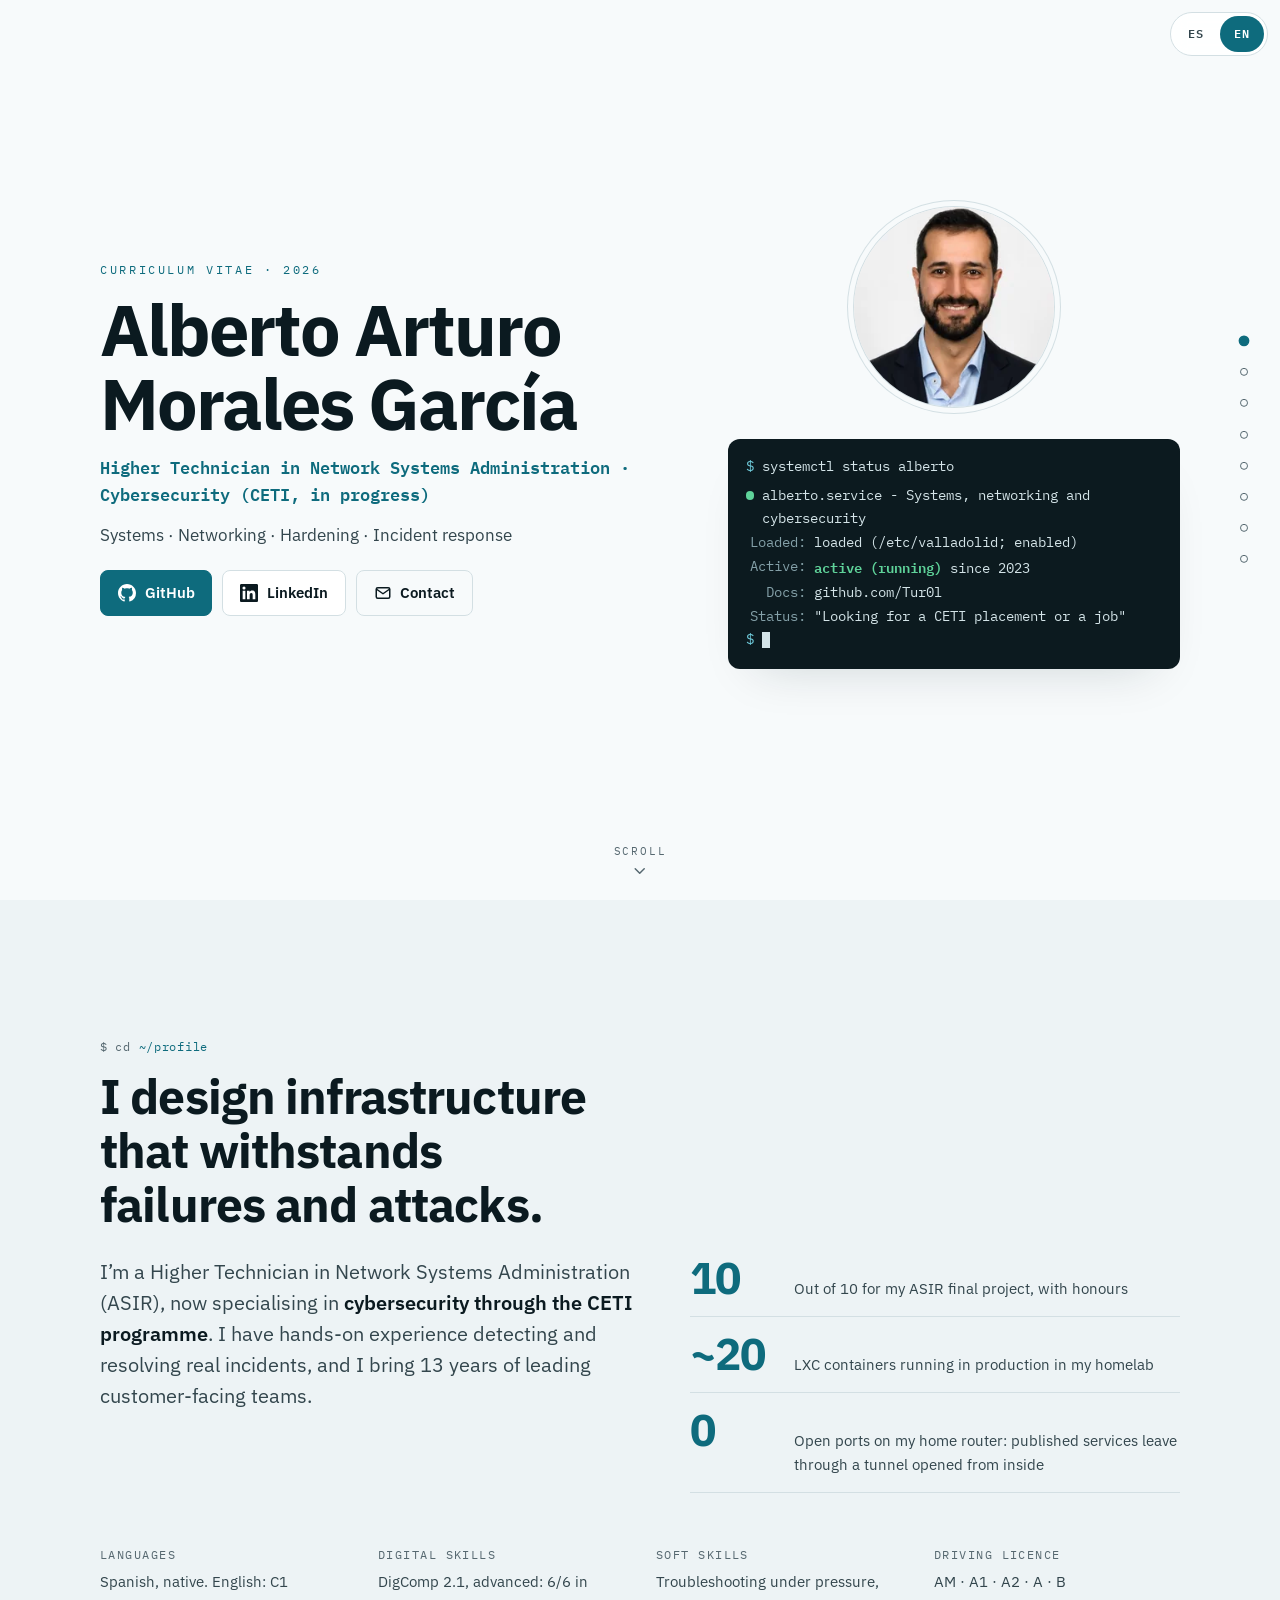
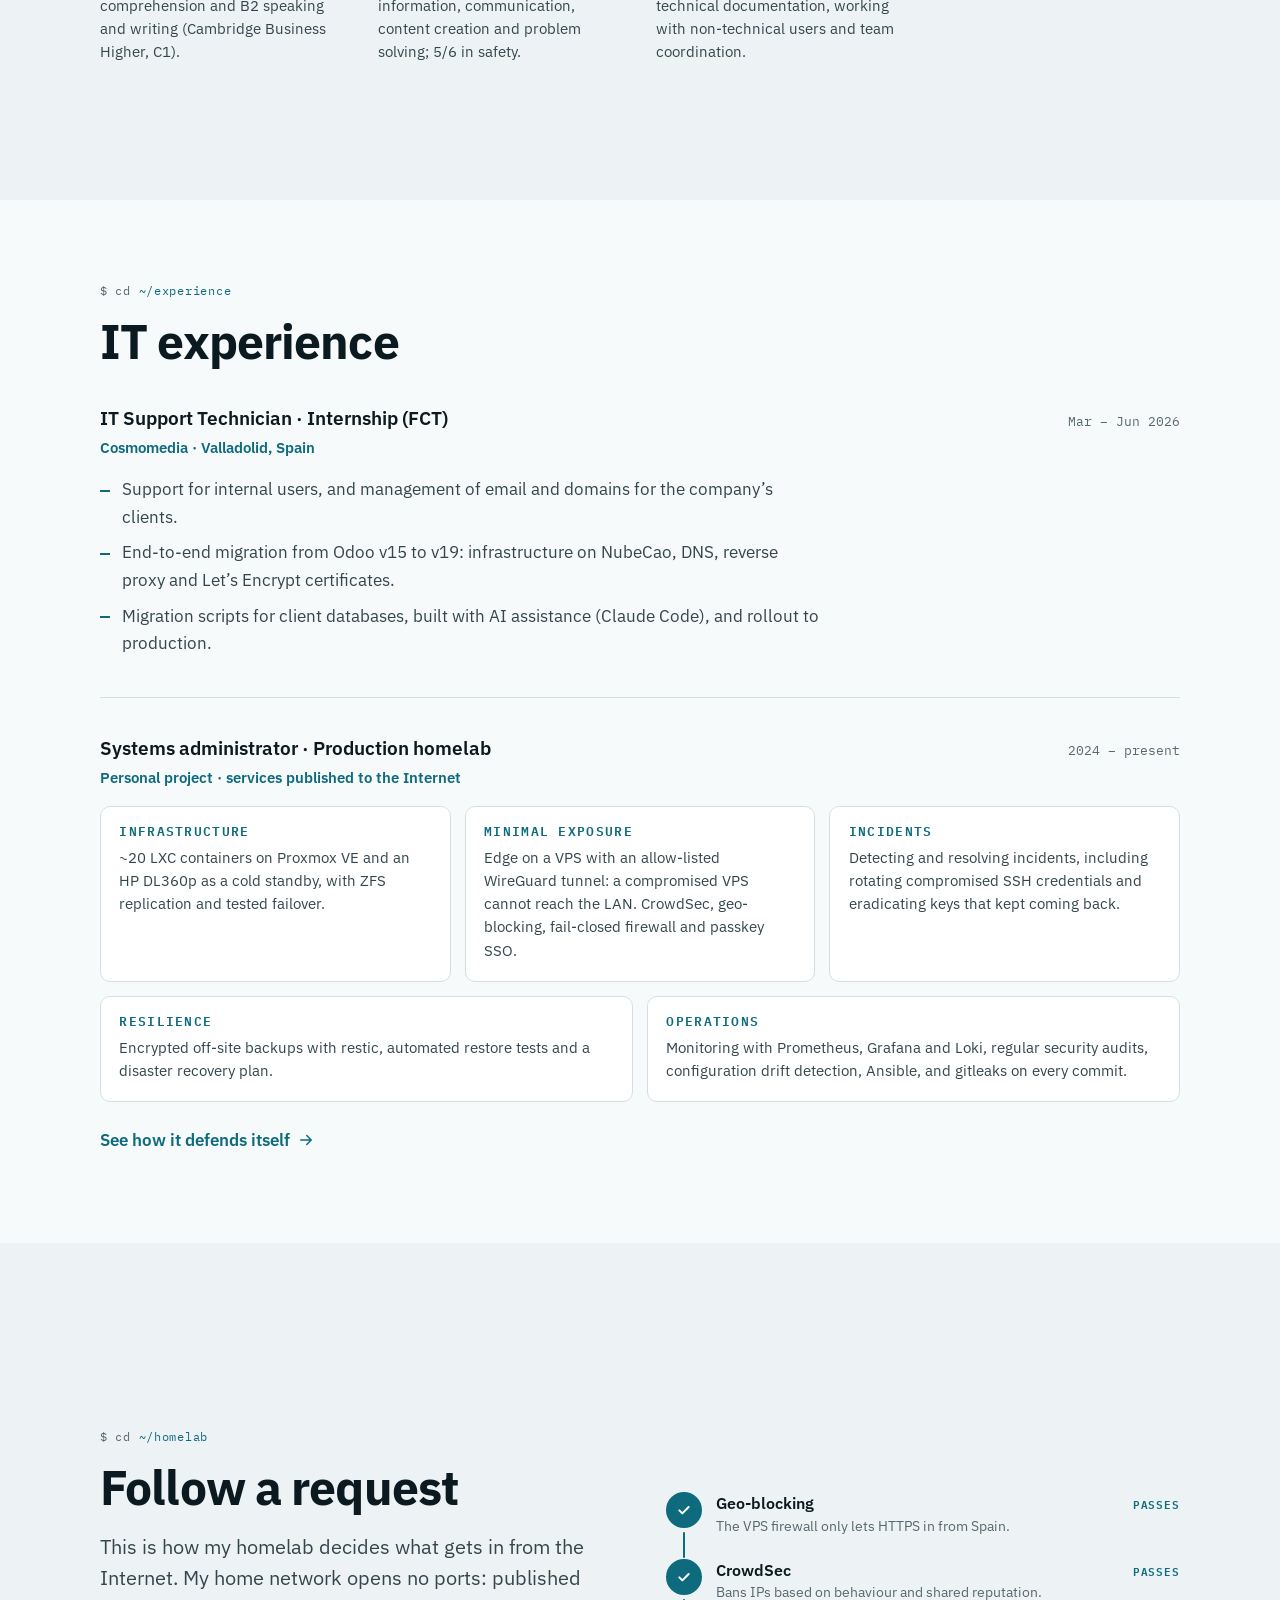
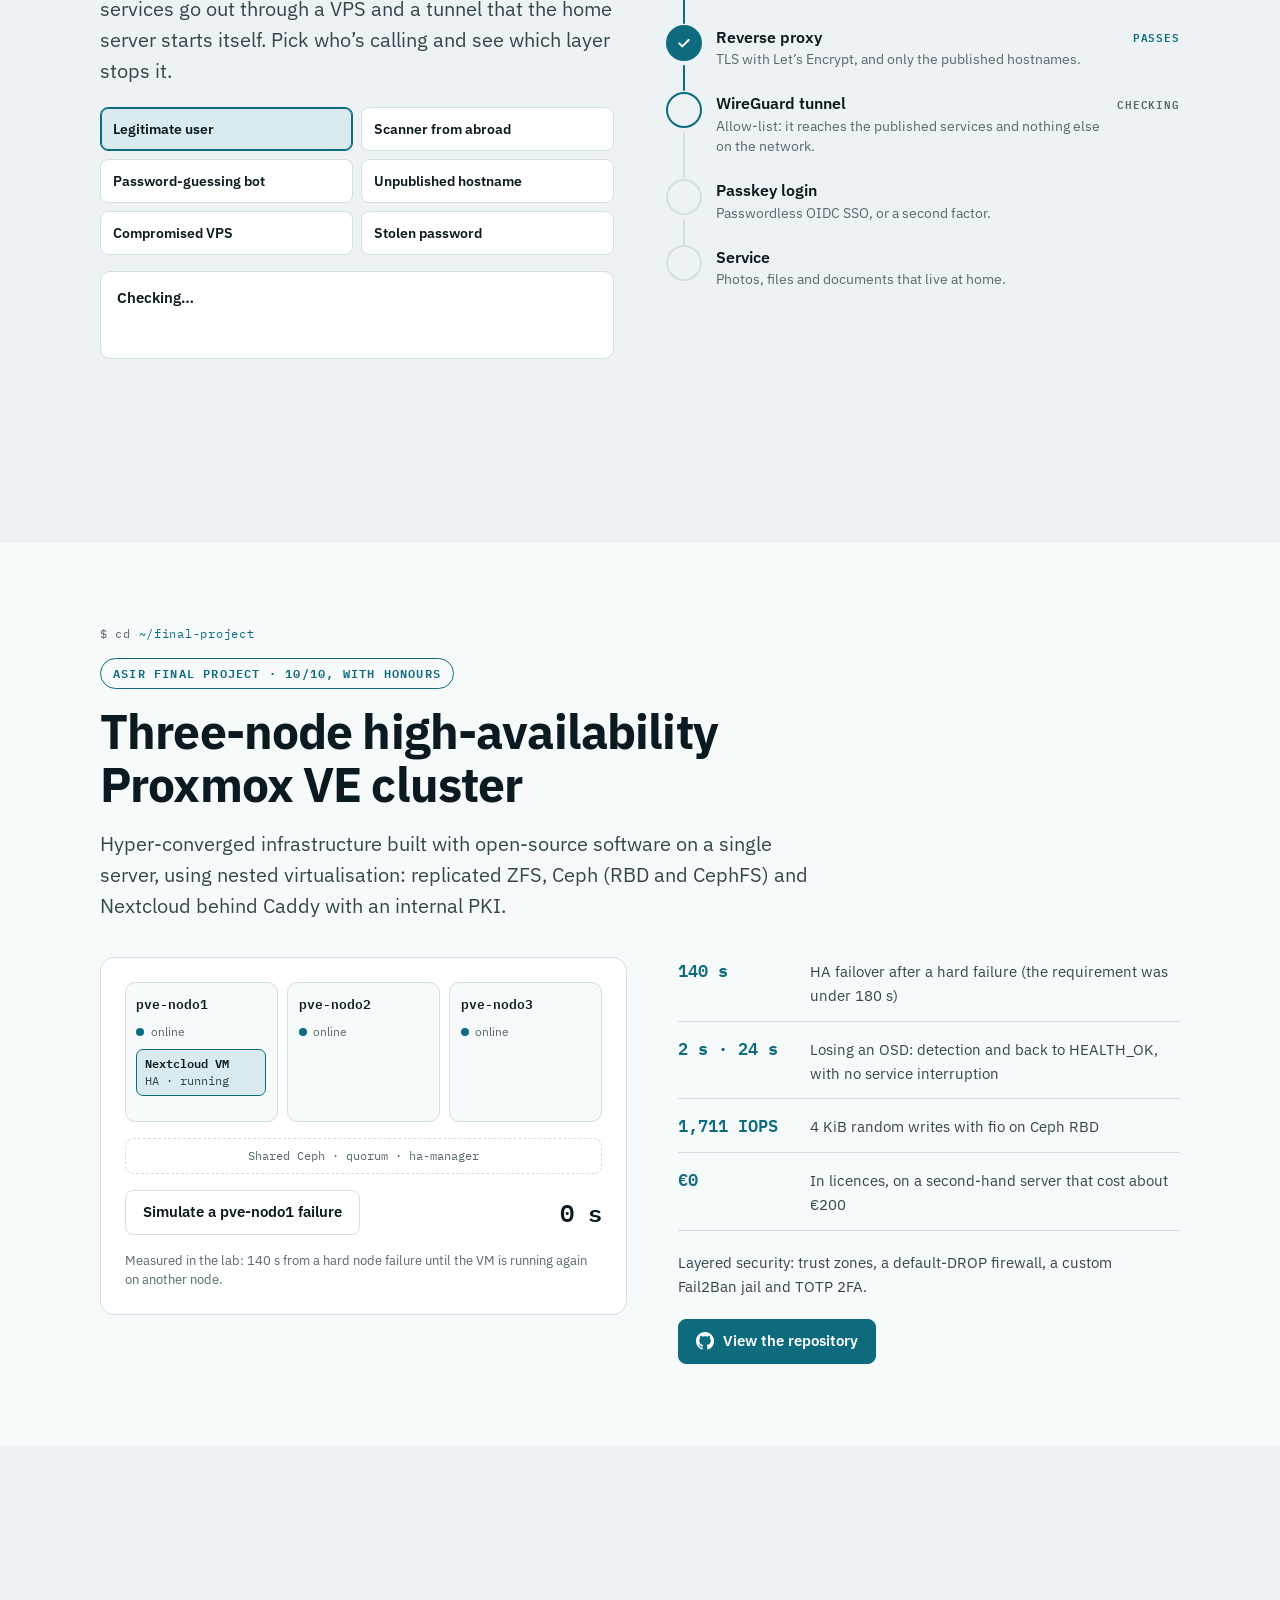
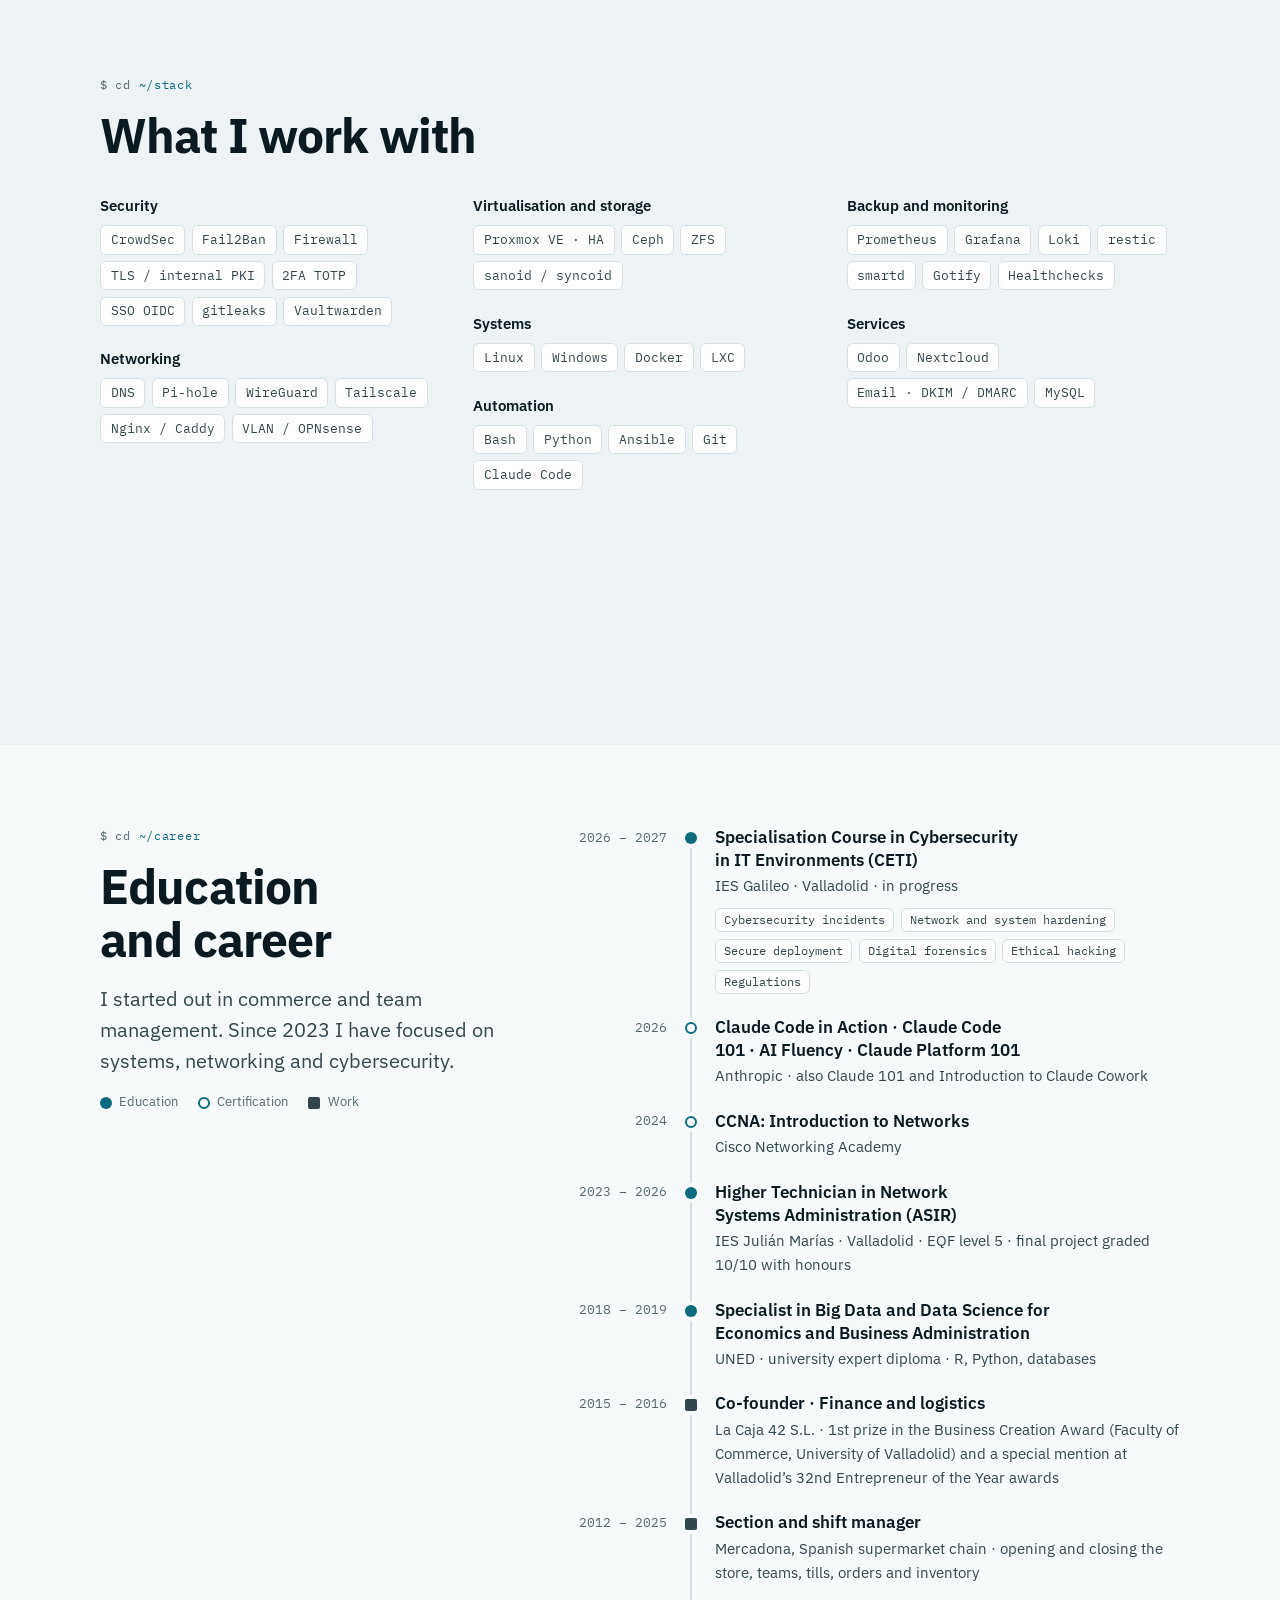
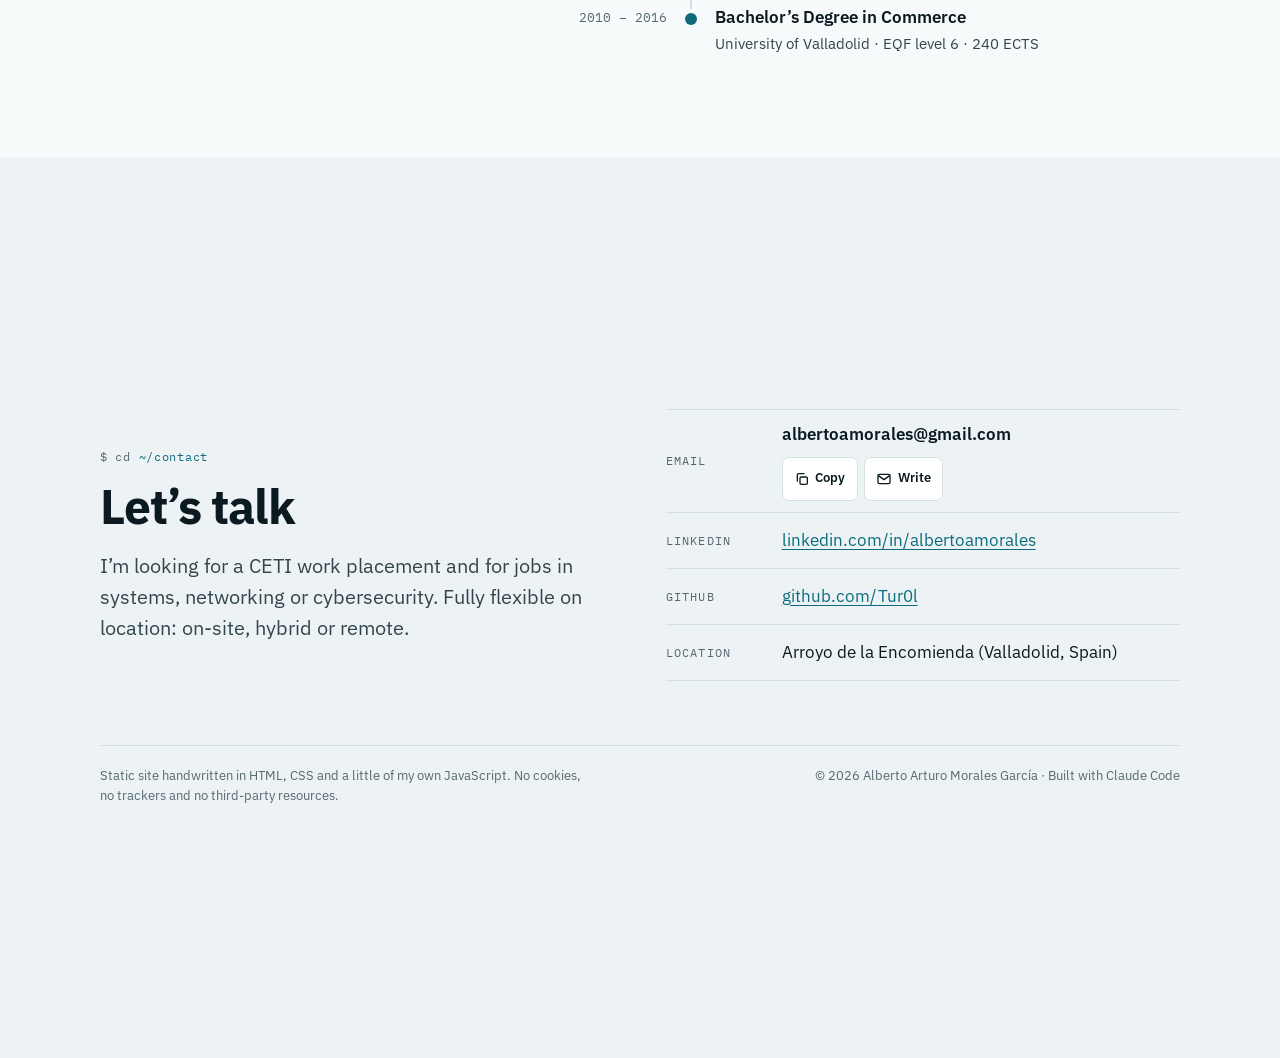
==== site/en/index.html @ fcc399b9 "feat: CV en web (es/en) con CSP estricta, demos interactivas y QR para tarjetas Web estática para cv" ====
<!doctype html>
<html lang="en">
<head>
<meta charset="utf-8">
<meta name="viewport" content="width=device-width, initial-scale=1, viewport-fit=cover">
<title>Alberto Morales · CV</title>
<meta name="description" content="Alberto Arturo Morales García. Network systems administrator specialising in cybersecurity (CETI). Systems, networking, hardening and incident response. Valladolid, Spain.">
<meta name="color-scheme" content="light dark">
<meta name="theme-color" content="#f7fafb" media="(prefers-color-scheme: light)">
<meta name="theme-color" content="#091317" media="(prefers-color-scheme: dark)">
<meta name="referrer" content="strict-origin-when-cross-origin">
<meta property="og:type" content="profile">
<meta property="og:title" content="Alberto Morales García · Systems and cybersecurity">
<meta property="og:description" content="Higher Technician in Network Systems Administration · Cybersecurity (CETI, in progress). Systems, networking, hardening and incident response.">
<meta property="og:locale" content="en_GB">
<meta property="og:locale:alternate" content="es_ES">
<meta property="og:url" content="https://cv.turolol.win/en/">
<meta property="og:image" content="https://cv.turolol.win/assets/img/og.png">
<meta property="og:image:width" content="1200">
<meta property="og:image:height" content="630">
<meta property="og:image:alt" content="Alberto Arturo Morales García, systems and cybersecurity">
<meta name="twitter:card" content="summary_large_image">
<link rel="canonical" href="https://cv.turolol.win/en/">
<link rel="alternate" hreflang="es" href="https://cv.turolol.win/">
<link rel="alternate" hreflang="en" href="https://cv.turolol.win/en/">
<link rel="alternate" hreflang="x-default" href="https://cv.turolol.win/">
<link rel="icon" href="../assets/img/favicon.svg" type="image/svg+xml">
<link rel="preload" href="../assets/fonts/ibm-plex-sans-latin-400-normal.woff2" as="font" type="font/woff2" crossorigin>
<link rel="preload" href="../assets/fonts/ibm-plex-sans-latin-700-normal.woff2" as="font" type="font/woff2" crossorigin>
<link rel="stylesheet" href="../assets/css/style.css">
<script src="../assets/js/main.js" defer></script>
<script type="application/ld+json">
{"@context":"https://schema.org","@type":"Person","name":"Alberto Arturo Morales García","jobTitle":"Network systems administrator · Cybersecurity","address":{"@type":"PostalAddress","addressLocality":"Arroyo de la Encomienda","addressRegion":"Valladolid","addressCountry":"ES"},"sameAs":["https://github.com/Tur0l","https://www.linkedin.com/in/albertoamorales/"],"alumniOf":[{"@type":"EducationalOrganization","name":"IES Julián Marías"},{"@type":"CollegeOrUniversity","name":"Universidad de Valladolid"}],"knowsLanguage":["es","en"],"knowsAbout":["Proxmox VE","ZFS","Ceph","WireGuard","CrowdSec","Linux","Cybersecurity"]}
</script>
</head>
<body>
<svg class="sprite" aria-hidden="true" focusable="false">
  <symbol id="i-github" viewBox="0 0 16 16"><path fill="currentColor" d="M8 0C3.58 0 0 3.58 0 8c0 3.54 2.29 6.53 5.47 7.59.4.07.55-.17.55-.38 0-.19-.01-.82-.01-1.49-2.01.37-2.53-.49-2.69-.94-.09-.23-.48-.94-.82-1.13-.28-.15-.68-.52-.01-.53.63-.01 1.08.58 1.23.82.72 1.21 1.87.87 2.33.66.07-.52.28-.87.51-1.07-1.78-.2-3.64-.89-3.64-3.95 0-.87.31-1.59.82-2.15-.08-.2-.36-1.02.08-2.12 0 0 .67-.21 2.2.82.64-.18 1.32-.27 2-.27.68 0 1.36.09 2 .27 1.53-1.04 2.2-.82 2.2-.82.44 1.1.16 1.92.08 2.12.51.56.82 1.27.82 2.15 0 3.07-1.87 3.75-3.65 3.95.29.25.54.73.54 1.48 0 1.07-.01 1.93-.01 2.2 0 .21.15.46.55.38A8.01 8.01 0 0 0 16 8c0-4.42-3.58-8-8-8z"/></symbol>
  <symbol id="i-linkedin" viewBox="0 0 24 24"><path fill="currentColor" d="M20.45 20.45h-3.56v-5.57c0-1.33-.03-3.04-1.85-3.04-1.85 0-2.14 1.45-2.14 2.94v5.67H9.35V9h3.41v1.56h.05c.48-.9 1.64-1.85 3.37-1.85 3.6 0 4.27 2.37 4.27 5.46v6.28zM5.34 7.43a2.06 2.06 0 1 1 0-4.13 2.06 2.06 0 0 1 0 4.13zm1.78 13.02H3.56V9h3.56v11.45zM22.23 0H1.77C.79 0 0 .77 0 1.73v20.54C0 23.23.79 24 1.77 24h20.45c.98 0 1.78-.77 1.78-1.73V1.73C24 .77 23.2 0 22.22 0h.01z"/></symbol>
  <symbol id="i-arrow" viewBox="0 0 24 24"><g fill="none" stroke="currentColor" stroke-width="2" stroke-linecap="round" stroke-linejoin="round"><path d="M5 12h14M13 6l6 6-6 6"/></g></symbol>
  <symbol id="i-down" viewBox="0 0 24 24"><g fill="none" stroke="currentColor" stroke-width="2" stroke-linecap="round" stroke-linejoin="round"><path d="M6 9l6 6 6-6"/></g></symbol>
  <symbol id="i-check" viewBox="0 0 24 24"><g fill="none" stroke="currentColor" stroke-width="3" stroke-linecap="round" stroke-linejoin="round"><path d="M5 12.5l4.5 4.5L19 7.5"/></g></symbol>
  <symbol id="i-x" viewBox="0 0 24 24"><g fill="none" stroke="currentColor" stroke-width="3" stroke-linecap="round" stroke-linejoin="round"><path d="M7 7l10 10M17 7L7 17"/></g></symbol>
  <symbol id="i-copy" viewBox="0 0 24 24"><g fill="none" stroke="currentColor" stroke-width="2" stroke-linecap="round" stroke-linejoin="round"><rect x="9" y="9" width="11" height="11" rx="2"/><path d="M5 15V6a2 2 0 0 1 2-2h8"/></g></symbol>
  <symbol id="i-mail" viewBox="0 0 24 24"><g fill="none" stroke="currentColor" stroke-width="2" stroke-linecap="round" stroke-linejoin="round"><rect x="3" y="5" width="18" height="14" rx="2"/><path d="M3.5 7l8.5 6 8.5-6"/></g></symbol>
</svg>

<a class="skip" href="#perfil">Skip to content</a>
<div class="progress" aria-hidden="true"><span></span></div>
<nav class="lang" aria-label="Language">
  <a href="../" lang="es" hreflang="es">ES</a>
  <a href="./" lang="en" hreflang="en" aria-current="true">EN</a>
</nav>

<nav class="rail" aria-label="Sections">
  <ol>
    <li><a href="#inicio" aria-current="true"><span>Home</span></a></li>
    <li><a href="#perfil"><span>Profile</span></a></li>
    <li><a href="#experiencia"><span>Experience</span></a></li>
    <li><a href="#homelab"><span>Homelab</span></a></li>
    <li><a href="#tfc"><span>Final project</span></a></li>
    <li><a href="#stack"><span>Stack</span></a></li>
    <li><a href="#trayectoria"><span>Career</span></a></li>
    <li><a href="#contacto"><span>Contact</span></a></li>
  </ol>
</nav>

<main>

<section id="inicio" class="slide hero" aria-labelledby="nombre">
  <div class="wrap hero-grid">
    <img class="photo" src="../assets/img/alberto-480.webp" srcset="../assets/img/alberto-240.webp 240w, ../assets/img/alberto-480.webp 480w" sizes="(min-width: 960px) 200px, 104px" width="480" height="480" alt="Photo of Alberto Arturo Morales García">
    <div class="hero-text">
      <p class="eyebrow">Curriculum vitae · 2026</p>
      <h1 id="nombre">Alberto Arturo<br> Morales García</h1>
      <p class="role">Higher Technician in Network Systems Administration · Cybersecurity (CETI, in progress)</p>
      <p class="tagline">Systems · Networking · Hardening · Incident response</p>
      <div class="cta">
        <a class="btn btn-primary" href="https://github.com/Tur0l" rel="me noopener"><svg class="ic" aria-hidden="true"><use href="#i-github"/></svg>GitHub</a>
        <a class="btn" href="https://www.linkedin.com/in/albertoamorales/" rel="me noopener"><svg class="ic" aria-hidden="true"><use href="#i-linkedin"/></svg>LinkedIn</a>
        <a class="btn btn-ghost" href="#contacto"><svg class="ic" aria-hidden="true"><use href="#i-mail"/></svg>Contact</a>
      </div>
    </div>
    <figure class="term">
      <figcaption class="sr-only">My status, written as systemctl status output</figcaption>
      <p class="term-cmd"><span class="prompt" aria-hidden="true">$</span><span class="typed">systemctl status alberto</span></p>
      <p class="term-unit"><span class="dot" aria-hidden="true"></span><span>alberto.service - Systems, networking and cybersecurity</span></p>
      <dl>
        <div><dt>Loaded:</dt><dd>loaded (/etc/valladolid; enabled)</dd></div>
        <div><dt>Active:</dt><dd><span class="ok">active (running)</span> since 2023</dd></div>
        <div><dt>Docs:</dt><dd>github.com/Tur0l</dd></div>
        <div><dt>Status:</dt><dd>"Looking for a CETI placement or a job"</dd></div>
      </dl>
      <p class="term-cmd term-last" aria-hidden="true"><span class="prompt">$</span><span class="caret"></span></p>
    </figure>
  </div>
  <a class="next" href="#perfil"><span>Scroll</span><svg class="ic" aria-hidden="true"><use href="#i-down"/></svg></a>
</section>

<section id="perfil" class="slide alt" aria-labelledby="perfil-t">
  <div class="wrap">
    <p class="path" aria-hidden="true">~/profile</p>
    <h2 id="perfil-t" class="reveal">I design infrastructure that withstands failures and attacks.</h2>
    <div class="perfil-grid">
      <p class="lead reveal">I’m a Higher Technician in Network Systems Administration (ASIR), now specialising in <strong>cybersecurity through the CETI programme</strong>. I have hands-on experience detecting and resolving real incidents, and I bring 13 years of leading customer-facing teams.</p>
      <ul class="figures">
        <li class="reveal"><strong>10</strong><span>Out of 10 for my ASIR final project, with honours</span></li>
        <li class="reveal"><strong>~20</strong><span>LXC containers running in production in my homelab</span></li>
        <li class="reveal"><strong>0</strong><span>Open ports on my home router: published services leave through a tunnel opened from inside</span></li>
      </ul>
    </div>
    <dl class="facts">
      <div class="reveal"><dt>Languages</dt><dd>Spanish, native. English: C1 comprehension and B2 speaking and writing (Cambridge Business Higher, C1).</dd></div>
      <div class="reveal"><dt>Digital skills</dt><dd>DigComp 2.1, advanced: 6/6 in information, communication, content creation and problem solving; 5/6 in safety.</dd></div>
      <div class="reveal"><dt>Soft skills</dt><dd>Troubleshooting under pressure, technical documentation, working with non-technical users and team coordination.</dd></div>
      <div class="reveal"><dt>Driving licence</dt><dd>AM · A1 · A2 · A · B</dd></div>
    </dl>
  </div>
</section>

<section id="experiencia" class="slide" aria-labelledby="exp-t">
  <div class="wrap">
    <p class="path" aria-hidden="true">~/experience</p>
    <h2 id="exp-t" class="reveal">IT experience</h2>

    <article class="job reveal">
      <header class="job-head">
        <h3>IT Support Technician · Internship (FCT)</h3>
        <p class="job-org">Cosmomedia · Valladolid, Spain</p>
        <p class="job-date"><time datetime="2026-03">Mar</time> – <time datetime="2026-06">Jun 2026</time></p>
      </header>
      <ul class="bullets">
        <li>Support for internal users, and management of email and domains for the company’s clients.</li>
        <li>End-to-end migration from Odoo v15 to v19: infrastructure on NubeCao, DNS, reverse proxy and Let’s Encrypt certificates.</li>
        <li>Migration scripts for client databases, built with AI assistance (Claude Code), and rollout to production.</li>
      </ul>
    </article>

    <article class="job reveal">
      <header class="job-head">
        <h3>Systems administrator · Production homelab</h3>
        <p class="job-org">Personal project · services published to the Internet</p>
        <p class="job-date"><time datetime="2024">2024</time> – present</p>
      </header>
      <div class="cards" role="region" aria-label="Homelab areas" tabindex="0">
        <article class="card"><h4>Infrastructure</h4><p>~20 LXC containers on Proxmox VE and an HP DL360p as a cold standby, with ZFS replication and tested failover.</p></article>
        <article class="card"><h4>Minimal exposure</h4><p>Edge on a VPS with an allow-listed WireGuard tunnel: a compromised VPS cannot reach the LAN. CrowdSec, geo-blocking, fail-closed firewall and passkey SSO.</p></article>
        <article class="card"><h4>Incidents</h4><p>Detecting and resolving incidents, including rotating compromised SSH credentials and eradicating keys that kept coming back.</p></article>
        <article class="card"><h4>Resilience</h4><p>Encrypted off-site backups with restic, automated restore tests and a disaster recovery plan.</p></article>
        <article class="card"><h4>Operations</h4><p>Monitoring with Prometheus, Grafana and Loki, regular security audits, configuration drift detection, Ansible, and gitleaks on every commit.</p></article>
      </div>
      <div class="cards-dots" aria-hidden="true"></div>
      <a class="link-arrow" href="#homelab">See how it defends itself<svg class="ic" aria-hidden="true"><use href="#i-arrow"/></svg></a>
    </article>
  </div>
</section>

<section id="homelab" class="slide alt" aria-labelledby="sim-t">
  <div class="wrap sim">
    <div class="sim-intro">
      <p class="path" aria-hidden="true">~/homelab</p>
      <h2 id="sim-t" class="reveal">Follow a request</h2>
      <p class="lead reveal">This is how my homelab decides what gets in from the Internet. My home network opens no ports: published services go out through a VPS and a tunnel that the home server starts itself. Pick who’s calling and see which layer stops it.</p>
      <div class="sim-picker" role="group" aria-label="Who’s calling" hidden>
        <button type="button" data-s="legit" aria-pressed="false">Legitimate user</button>
        <button type="button" data-s="foreign" aria-pressed="false">Scanner from abroad</button>
        <button type="button" data-s="brute" aria-pressed="false">Password-guessing bot</button>
        <button type="button" data-s="host" aria-pressed="false">Unpublished hostname</button>
        <button type="button" data-s="vps" aria-pressed="false">Compromised VPS</button>
        <button type="button" data-s="stolen" aria-pressed="false">Stolen password</button>
      </div>
      <p class="sim-result" aria-live="polite" hidden></p>
    </div>
    <ol class="layers">
      <li class="layer" data-layer="geo"><span class="st" aria-hidden="true"><svg class="i-ok"><use href="#i-check"/></svg><svg class="i-no"><use href="#i-x"/></svg></span><div><h3>Geo-blocking</h3><p>The VPS firewall only lets HTTPS in from Spain.</p></div><span class="verdict"></span></li>
      <li class="layer" data-layer="crowdsec"><span class="st" aria-hidden="true"><svg class="i-ok"><use href="#i-check"/></svg><svg class="i-no"><use href="#i-x"/></svg></span><div><h3>CrowdSec</h3><p>Bans IPs based on behaviour and shared reputation.</p></div><span class="verdict"></span></li>
      <li class="layer" data-layer="proxy"><span class="st" aria-hidden="true"><svg class="i-ok"><use href="#i-check"/></svg><svg class="i-no"><use href="#i-x"/></svg></span><div><h3>Reverse proxy</h3><p>TLS with Let’s Encrypt, and only the published hostnames.</p></div><span class="verdict"></span></li>
      <li class="layer" data-layer="wg"><span class="st" aria-hidden="true"><svg class="i-ok"><use href="#i-check"/></svg><svg class="i-no"><use href="#i-x"/></svg></span><div><h3>WireGuard tunnel</h3><p>Allow-list: it reaches the published services and nothing else on the network.</p></div><span class="verdict"></span></li>
      <li class="layer" data-layer="login"><span class="st" aria-hidden="true"><svg class="i-ok"><use href="#i-check"/></svg><svg class="i-no"><use href="#i-x"/></svg></span><div><h3>Passkey login</h3><p>Passwordless OIDC SSO, or a second factor.</p></div><span class="verdict"></span></li>
      <li class="layer" data-layer="svc"><span class="st" aria-hidden="true"><svg class="i-ok"><use href="#i-check"/></svg><svg class="i-no"><use href="#i-x"/></svg></span><div><h3>Service</h3><p>Photos, files and documents that live at home.</p></div><span class="verdict"></span></li>
    </ol>
  </div>
</section>

<section id="tfc" class="slide" aria-labelledby="tfc-t">
  <div class="wrap">
    <p class="path" aria-hidden="true">~/final-project</p>
    <p class="badge reveal">ASIR final project · 10/10, with honours</p>
    <h2 id="tfc-t" class="reveal">Three-node high-availability Proxmox VE cluster</h2>
    <p class="lead reveal">Hyper-converged infrastructure built with open-source software on a single server, using nested virtualisation: replicated ZFS, Ceph (RBD and CephFS) and Nextcloud behind Caddy with an internal PKI.</p>
    <div class="tfc-grid">
      <div class="ha reveal">
        <div class="ha-nodes">
          <div class="node" data-node="1"><p class="node-name">pve-nodo1</p><p class="node-state">online</p><div class="slot"><p class="vm"><span class="vm-name">Nextcloud VM</span><span class="vm-state">HA · running</span></p></div></div>
          <div class="node" data-node="2"><p class="node-name">pve-nodo2</p><p class="node-state">online</p><div class="slot"></div></div>
          <div class="node" data-node="3"><p class="node-name">pve-nodo3</p><p class="node-state">online</p><div class="slot"></div></div>
        </div>
        <p class="ceph">Shared Ceph · quorum · ha-manager</p>
        <div class="ha-controls" hidden>
          <button type="button" class="btn" id="ha-run">Simulate a pve-nodo1 failure</button>
          <p class="ha-clock" aria-hidden="true"><span id="ha-t">0</span> s</p>
        </div>
        <p class="ha-note" id="ha-status" aria-live="polite">Measured in the lab: 140 s from a hard node failure until the VM is running again on another node.</p>
      </div>
      <div class="tfc-side">
        <ul class="results">
          <li class="reveal"><strong>140 s</strong><span>HA failover after a hard failure (the requirement was under 180 s)</span></li>
          <li class="reveal"><strong>2 s · 24 s</strong><span>Losing an OSD: detection and back to HEALTH_OK, with no service interruption</span></li>
          <li class="reveal"><strong>1,711 IOPS</strong><span>4 KiB random writes with fio on Ceph RBD</span></li>
          <li class="reveal"><strong>€0</strong><span>In licences, on a second-hand server that cost about €200</span></li>
        </ul>
        <p class="tfc-sec reveal">Layered security: trust zones, a default-DROP firewall, a custom Fail2Ban jail and TOTP 2FA.</p>
        <a class="btn btn-primary reveal" href="https://github.com/Tur0l/proxmox-ha-ceph-nextcloud" rel="noopener"><svg class="ic" aria-hidden="true"><use href="#i-github"/></svg>View the repository</a>
      </div>
    </div>
  </div>
</section>

<section id="stack" class="slide alt" aria-labelledby="stack-t">
  <div class="wrap">
    <p class="path" aria-hidden="true">~/stack</p>
    <h2 id="stack-t" class="reveal">What I work with</h2>
    <div class="stack">
      <div class="stack-group reveal"><h3>Security</h3><ul class="tags"><li>CrowdSec</li><li>Fail2Ban</li><li>Firewall</li><li>TLS / internal PKI</li><li>2FA TOTP</li><li>SSO OIDC</li><li>gitleaks</li><li>Vaultwarden</li></ul></div>
      <div class="stack-group reveal"><h3>Networking</h3><ul class="tags"><li>DNS</li><li>Pi-hole</li><li>WireGuard</li><li>Tailscale</li><li>Nginx / Caddy</li><li>VLAN / OPNsense</li></ul></div>
      <div class="stack-group reveal"><h3>Virtualisation and storage</h3><ul class="tags"><li>Proxmox VE · HA</li><li>Ceph</li><li>ZFS</li><li>sanoid / syncoid</li></ul></div>
      <div class="stack-group reveal"><h3>Systems</h3><ul class="tags"><li>Linux</li><li>Windows</li><li>Docker</li><li>LXC</li></ul></div>
      <div class="stack-group reveal"><h3>Automation</h3><ul class="tags"><li>Bash</li><li>Python</li><li>Ansible</li><li>Git</li><li>Claude Code</li></ul></div>
      <div class="stack-group reveal"><h3>Backup and monitoring</h3><ul class="tags"><li>Prometheus</li><li>Grafana</li><li>Loki</li><li>restic</li><li>smartd</li><li>Gotify</li><li>Healthchecks</li></ul></div>
      <div class="stack-group reveal"><h3>Services</h3><ul class="tags"><li>Odoo</li><li>Nextcloud</li><li>Email · DKIM / DMARC</li><li>MySQL</li></ul></div>
    </div>
  </div>
</section>

<section id="trayectoria" class="slide" aria-labelledby="tray-t">
  <div class="wrap tray">
    <div class="tray-intro">
      <p class="path" aria-hidden="true">~/career</p>
      <h2 id="tray-t" class="reveal">Education and career</h2>
      <p class="lead reveal">I started out in commerce and team management. Since 2023 I have focused on systems, networking and cybersecurity.</p>
      <ul class="legend reveal">
        <li><span class="kind kind-edu" aria-hidden="true"></span>Education</li>
        <li><span class="kind kind-cert" aria-hidden="true"></span>Certification</li>
        <li><span class="kind kind-work" aria-hidden="true"></span>Work</li>
      </ul>
    </div>
    <ol class="timeline">
      <li class="tl reveal">
        <p class="tl-date">2026 – 2027</p><span class="tl-mark"><span class="kind kind-edu" aria-hidden="true"></span></span>
        <div class="tl-body">
          <h3><span class="sr-only">Education: </span>Specialisation Course in Cybersecurity in IT Environments (CETI)</h3>
          <p class="tl-org">IES Galileo · Valladolid · in progress</p>
          <ul class="tags tags-sm"><li>Cybersecurity incidents</li><li>Network and system hardening</li><li>Secure deployment</li><li>Digital forensics</li><li>Ethical hacking</li><li>Regulations</li></ul>
        </div>
      </li>
      <li class="tl reveal">
        <p class="tl-date">2026</p><span class="tl-mark"><span class="kind kind-cert" aria-hidden="true"></span></span>
        <div class="tl-body">
          <h3><span class="sr-only">Certification: </span>Claude Code in Action · Claude Code 101 · AI Fluency · Claude Platform 101</h3>
          <p class="tl-org">Anthropic · also Claude 101 and Introduction to Claude Cowork</p>
        </div>
      </li>
      <li class="tl reveal">
        <p class="tl-date">2024</p><span class="tl-mark"><span class="kind kind-cert" aria-hidden="true"></span></span>
        <div class="tl-body">
          <h3><span class="sr-only">Certification: </span>CCNA: Introduction to Networks</h3>
          <p class="tl-org">Cisco Networking Academy</p>
        </div>
      </li>
      <li class="tl reveal">
        <p class="tl-date">2023 – 2026</p><span class="tl-mark"><span class="kind kind-edu" aria-hidden="true"></span></span>
        <div class="tl-body">
          <h3><span class="sr-only">Education: </span>Higher Technician in Network Systems Administration (ASIR)</h3>
          <p class="tl-org">IES Julián Marías · Valladolid · EQF level 5 · final project graded 10/10 with honours</p>
        </div>
      </li>
      <li class="tl reveal">
        <p class="tl-date">2018 – 2019</p><span class="tl-mark"><span class="kind kind-edu" aria-hidden="true"></span></span>
        <div class="tl-body">
          <h3><span class="sr-only">Education: </span>Specialist in Big Data and Data Science for Economics and Business Administration</h3>
          <p class="tl-org">UNED · university expert diploma · R, Python, databases</p>
        </div>
      </li>
      <li class="tl reveal">
        <p class="tl-date">2015 – 2016</p><span class="tl-mark"><span class="kind kind-work" aria-hidden="true"></span></span>
        <div class="tl-body">
          <h3><span class="sr-only">Work: </span>Co-founder · Finance and logistics</h3>
          <p class="tl-org">La Caja 42 S.L. · 1st prize in the Business Creation Award (Faculty of Commerce, University of Valladolid) and a special mention at Valladolid’s 32nd Entrepreneur of the Year awards</p>
        </div>
      </li>
      <li class="tl reveal">
        <p class="tl-date">2012 – 2025</p><span class="tl-mark"><span class="kind kind-work" aria-hidden="true"></span></span>
        <div class="tl-body">
          <h3><span class="sr-only">Work: </span>Section and shift manager</h3>
          <p class="tl-org">Mercadona, Spanish supermarket chain · opening and closing the store, teams, tills, orders and inventory</p>
        </div>
      </li>
      <li class="tl reveal">
        <p class="tl-date">2010 – 2016</p><span class="tl-mark"><span class="kind kind-edu" aria-hidden="true"></span></span>
        <div class="tl-body">
          <h3><span class="sr-only">Education: </span>Bachelor’s Degree in Commerce</h3>
          <p class="tl-org">University of Valladolid · EQF level 6 · 240 ECTS</p>
        </div>
      </li>
    </ol>
  </div>
</section>

<section id="contacto" class="slide alt" aria-labelledby="contacto-t">
  <div class="wrap">
    <div class="contact">
      <div class="contact-intro">
        <p class="path" aria-hidden="true">~/contact</p>
        <h2 id="contacto-t" class="reveal">Let’s talk</h2>
        <p class="lead reveal">I’m looking for a CETI work placement and for jobs in systems, networking or cybersecurity. Fully flexible on location: on-site, hybrid or remote.</p>
      </div>
      <ul class="contact-list reveal">
        <li>
          <span class="k">Email</span>
          <span class="v" data-email data-u="albertoamorales" data-d="gmail.com">
            <span class="email-text">albertoamorales [at] gmail.com</span>
            <span class="email-actions" hidden>
              <button type="button" class="mini"><svg class="ic" aria-hidden="true"><use href="#i-copy"/></svg><span>Copy</span></button>
              <a class="mini" href="#contacto"><svg class="ic" aria-hidden="true"><use href="#i-mail"/></svg>Write</a>
            </span>
          </span>
        </li>
        <li><span class="k">LinkedIn</span><span class="v"><a href="https://www.linkedin.com/in/albertoamorales/" rel="me noopener">linkedin.com/in/albertoamorales</a></span></li>
        <li><span class="k">GitHub</span><span class="v"><a href="https://github.com/Tur0l" rel="me noopener">github.com/Tur0l</a></span></li>
        <li><span class="k">Location</span><span class="v">Arroyo de la Encomienda (Valladolid, Spain)</span></li>
      </ul>
    </div>
    <footer class="site-foot">
      <p>Static site handwritten in HTML, CSS and a little of my own JavaScript. No cookies, no trackers and no third-party resources.</p>
      <p>© 2026 Alberto Arturo Morales García · Built with Claude Code</p>
    </footer>
  </div>
</section>

</main>
</body>
</html>
---- site/assets/css/style.css ----
/* Layout: una baraja vertical de diapositivas a pantalla completa que encajan al hacer
   scroll o deslizar; el contenido va en una columna de 1080px, con raíl de puntos en
   pantallas anchas y una línea de progreso arriba. */

@font-face { font-family: "Plex Sans"; src: url("../fonts/ibm-plex-sans-latin-400-normal.woff2") format("woff2"); font-weight: 400; font-style: normal; font-display: swap; }
@font-face { font-family: "Plex Sans"; src: url("../fonts/ibm-plex-sans-latin-600-normal.woff2") format("woff2"); font-weight: 600; font-style: normal; font-display: swap; }
@font-face { font-family: "Plex Sans"; src: url("../fonts/ibm-plex-sans-latin-700-normal.woff2") format("woff2"); font-weight: 700; font-style: normal; font-display: swap; }
@font-face { font-family: "Plex Mono"; src: url("../fonts/ibm-plex-mono-latin-400-normal.woff2") format("woff2"); font-weight: 400; font-style: normal; font-display: swap; }
@font-face { font-family: "Plex Mono"; src: url("../fonts/ibm-plex-mono-latin-600-normal.woff2") format("woff2"); font-weight: 600; font-style: normal; font-display: swap; }

:root {
  /* Color: tinta y papel con sesgo verde azulado; el acento es el del CV impreso */
  --paper: #f7fafb;
  --paper-2: #edf3f5;
  --surface: #ffffff;
  --ink: #0b1a20;
  --ink-2: #33464d;
  --muted: #566870;
  --line: #d3dfe3;
  --accent: #0e6b7d;
  --accent-strong: #0a5261;
  --accent-soft: #d9ebef;
  --on-accent: #ffffff;
  --block: #b4410d;
  --block-soft: #f9e4d9;
  --shadow: rgba(8, 32, 40, .18);
  --term-bg: #0c1a1f;
  --term-fg: #d4e4e8;
  --term-dim: #84a0a8;
  --term-ok: #5fd39a;
  --term-accent: #6fcbdb;

  /* Tipo: IBM Plex, la misma familia que el CV en papel */
  --f-sans: "Plex Sans", "IBM Plex Sans", ui-sans-serif, system-ui, -apple-system, "Segoe UI", sans-serif;
  --f-mono: "Plex Mono", "IBM Plex Mono", ui-monospace, "SFMono-Regular", Menlo, Consolas, monospace;
  --fs-display: clamp(2.5rem, 1.2rem + 4.4vw, 4.5rem);
  --fs-h2: clamp(1.85rem, 1.25rem + 2.3vw, 3rem);
  --fs-h3: 1.1875rem;
  --fs-body: 1.0625rem;
  --fs-small: .9375rem;
  --fs-label: .75rem;

  --gutter-l: max(clamp(1rem, 4.5vw, 3rem), env(safe-area-inset-left, 0px));
  --gutter-r: max(clamp(1rem, 4.5vw, 3rem), env(safe-area-inset-right, 0px));
  --radius: 10px;
  --ease: cubic-bezier(.2, .7, .2, 1);
}

@media (prefers-color-scheme: dark) {
  :root:not([data-theme="light"]) {
    --paper: #091317;
    --paper-2: #0e1c21;
    --surface: #12232a;
    --ink: #e4eef1;
    --ink-2: #b6c8cd;
    --muted: #8ea3a9;
    --line: #22383f;
    --accent: #5ec4d5;
    --accent-strong: #8ad6e3;
    --accent-soft: #123139;
    --on-accent: #062026;
    --block: #f39a5e;
    --block-soft: #3a2116;
    --shadow: rgba(0, 0, 0, .5);
    --term-bg: #050d10;
    color-scheme: dark;
  }
}
:root[data-theme="dark"] {
  --paper: #091317;
  --paper-2: #0e1c21;
  --surface: #12232a;
  --ink: #e4eef1;
  --ink-2: #b6c8cd;
  --muted: #8ea3a9;
  --line: #22383f;
  --accent: #5ec4d5;
  --accent-strong: #8ad6e3;
  --accent-soft: #123139;
  --on-accent: #062026;
  --block: #f39a5e;
  --block-soft: #3a2116;
  --shadow: rgba(0, 0, 0, .5);
  --term-bg: #050d10;
  color-scheme: dark;
}

/* Base */
*, *::before, *::after { box-sizing: border-box; }
html { scroll-snap-type: y proximity; -webkit-text-size-adjust: 100%; text-size-adjust: 100%; }
@media (prefers-reduced-motion: no-preference) { html { scroll-behavior: smooth; } }
body {
  margin: 0;
  background: var(--paper);
  color: var(--ink);
  font-family: var(--f-sans);
  font-size: var(--fs-body);
  line-height: 1.6;
  -webkit-font-smoothing: antialiased;
  overflow-x: hidden;
}
img { max-width: 100%; height: auto; display: block; }
h1, h2, h3, h4 { margin: 0; line-height: 1.12; font-weight: 700; text-wrap: balance; }
p, figure, dl, dd { margin: 0; }
ul, ol { margin: 0; padding: 0; list-style: none; }
strong { font-weight: 600; }
a { color: var(--accent); text-underline-offset: .2em; text-decoration-thickness: 1px; }
a:hover { color: var(--accent-strong); }
:focus-visible { outline: 2px solid var(--accent); outline-offset: 3px; border-radius: 4px; }
::selection { background: var(--accent); color: var(--on-accent); }
button { font: inherit; }
.ic { width: 1.125rem; height: 1.125rem; flex: none; }
.sprite { position: absolute; width: 0; height: 0; overflow: hidden; }
.sr-only { position: absolute; width: 1px; height: 1px; padding: 0; margin: -1px; overflow: hidden; clip: rect(0 0 0 0); white-space: nowrap; border: 0; }

.skip {
  position: fixed; z-index: 40; left: calc(1rem + env(safe-area-inset-left, 0px)); top: -4rem;
  padding: .6rem 1rem; border-radius: 8px; background: var(--accent); color: var(--on-accent);
  font-weight: 600; text-decoration: none;
}
.skip:focus { top: calc(1rem + env(safe-area-inset-top, 0px)); color: var(--on-accent); }

/* Diapositivas */
.slide {
  position: relative;
  min-height: 100vh;
  min-height: 100svh;
  display: grid;
  align-content: center;
  padding-block: clamp(4rem, 9vh, 7rem);
  scroll-snap-align: start;
}
.slide.alt { background: var(--paper-2); }
.wrap {
  width: 100%;
  max-width: calc(1080px + var(--gutter-l) + var(--gutter-r));
  margin-inline: auto;
  padding-left: var(--gutter-l);
  padding-right: var(--gutter-r);
}

.path { font-family: var(--f-mono); font-size: var(--fs-label); letter-spacing: .06em; color: var(--accent); margin-bottom: .9rem; }
.path::before { content: "$ cd "; color: var(--muted); }
h2 { font-size: var(--fs-h2); letter-spacing: -.018em; max-width: 24ch; }
.lead { font-size: clamp(1.0625rem, 1rem + .35vw, 1.25rem); line-height: 1.55; color: var(--ink-2); max-width: 60ch; }
.lead strong { color: var(--ink); }

/* Línea de progreso y raíl */
.progress { position: fixed; z-index: 30; top: 0; left: 0; right: 0; padding-top: env(safe-area-inset-top, 0px); pointer-events: none; }
.progress span { display: block; height: 3px; background: var(--accent); transform-origin: 0 50%; transform: scaleX(0); }
.lang {
  position: fixed; z-index: 25;
  top: calc(.75rem + env(safe-area-inset-top, 0px)); right: max(.75rem, env(safe-area-inset-right, 0px));
  display: flex; gap: 2px; padding: 3px; border-radius: 999px;
  background: color-mix(in srgb, var(--surface) 88%, transparent); border: 1px solid var(--line);
  -webkit-backdrop-filter: blur(8px); backdrop-filter: blur(8px);
}
.lang a {
  display: grid; place-items: center; min-width: 2.75rem; height: 2.25rem; border-radius: 999px;
  font-family: var(--f-mono); font-size: .75rem; font-weight: 600; letter-spacing: .06em;
  color: var(--ink-2); text-decoration: none;
}
.lang a:hover { color: var(--accent); }
.lang a[aria-current="true"] { background: var(--accent); color: var(--on-accent); }
.rail { display: none; }
@media (min-width: 1200px) and (min-height: 560px) {
  .rail { display: block; position: fixed; z-index: 20; top: 50%; right: calc(1.25rem + env(safe-area-inset-right, 0px)); transform: translateY(-50%); }
  .rail ol { display: flex; flex-direction: column; gap: .2rem; }
  .rail a { position: relative; display: flex; align-items: center; justify-content: center; width: 2rem; height: 1.75rem; text-decoration: none; border-radius: 6px; }
  .rail a::after {
    content: ""; width: 8px; height: 8px; border-radius: 50%;
    border: 1.5px solid var(--muted); background: transparent;
    transition: transform .25s var(--ease), background-color .25s, border-color .25s;
  }
  .rail a:hover::after { border-color: var(--accent); }
  .rail a[aria-current="true"]::after { background: var(--accent); border-color: var(--accent); transform: scale(1.35); }
  .rail a span {
    position: absolute; right: 2.25rem; white-space: nowrap;
    font-family: var(--f-mono); font-size: .75rem; color: var(--ink-2);
    background: var(--surface); border: 1px solid var(--line); border-radius: 6px; padding: .15rem .5rem;
    opacity: 0; transform: translateX(6px); transition: opacity .2s, transform .2s var(--ease); pointer-events: none;
  }
  .rail a:hover span, .rail a:focus-visible span { opacity: 1; transform: none; }
}

/* Botones */
.btn {
  display: inline-flex; align-items: center; gap: .55rem;
  min-height: 44px; padding: .6rem 1.05rem;
  border-radius: 8px; border: 1px solid var(--line);
  background: var(--surface); color: var(--ink);
  font-size: .9375rem; font-weight: 600; text-decoration: none; cursor: pointer;
  transition: transform .2s var(--ease), border-color .2s, background-color .2s, color .2s;
}
.btn:hover { border-color: var(--accent); color: var(--ink); transform: translateY(-1px); }
.btn:disabled { cursor: progress; opacity: .7; transform: none; }
.btn-primary { background: var(--accent); border-color: var(--accent); color: var(--on-accent); }
.btn-primary:hover { background: var(--accent-strong); border-color: var(--accent-strong); color: var(--on-accent); }
.btn-ghost { background: transparent; }

/* Portada */
.hero { padding-bottom: calc(clamp(4rem, 9vh, 7rem) + 1.5rem); }
.hero-grid {
  display: grid;
  gap: clamp(1.25rem, 3vw, 2rem) clamp(2rem, 5vw, 4.5rem);
  grid-template-areas: "photo" "text" "term";
  align-items: center;
}
.photo {
  grid-area: photo;
  width: 104px; height: 104px; border-radius: 50%; object-fit: cover;
  box-shadow: 0 0 0 1px var(--line), 0 0 0 6px var(--paper), 0 0 0 7px var(--line);
}
.hero-text { grid-area: text; display: flex; flex-direction: column; gap: .85rem; min-width: 0; }
.eyebrow { font-family: var(--f-mono); font-size: var(--fs-label); letter-spacing: .22em; text-transform: uppercase; color: var(--accent); }
h1 { font-size: var(--fs-display); letter-spacing: -.028em; line-height: 1.02; }
.role { font-family: var(--f-mono); font-weight: 600; font-size: clamp(.875rem, .82rem + .3vw, 1.0625rem); color: var(--accent); }
.tagline { color: var(--ink-2); }
.cta { display: flex; flex-wrap: wrap; gap: .625rem; margin-top: .5rem; }

.term {
  grid-area: term; min-width: 0;
  background: var(--term-bg); color: var(--term-fg);
  border-radius: 12px; padding: 1rem 1.1rem 1.05rem;
  font-family: var(--f-mono); font-size: clamp(.75rem, .7rem + .25vw, .875rem); line-height: 1.7;
  box-shadow: 0 24px 48px -28px var(--shadow);
}
.term-cmd { white-space: nowrap; display: flex; align-items: center; }
.prompt { color: var(--term-accent); margin-right: 1ch; }
.typed { display: inline-block; overflow: hidden; white-space: nowrap; max-width: 100%; }
.term-unit { margin-top: .3rem; display: flex; gap: 1ch; align-items: baseline; }
.dot { width: .6em; height: .6em; border-radius: 50%; background: var(--term-ok); flex: none; }
.term dl { display: grid; }
.term dl div { display: grid; grid-template-columns: 7.5ch minmax(0, 1fr); gap: 1ch; }
.term dt { text-align: right; color: var(--term-dim); }
.term dd { min-width: 0; overflow-wrap: anywhere; }
.term .ok { color: var(--term-ok); font-weight: 600; }
.caret { display: inline-block; width: .6em; height: 1.15em; background: var(--term-fg); }

.next {
  position: absolute; left: 50%; bottom: calc(1rem + env(safe-area-inset-bottom, 0px)); transform: translateX(-50%);
  display: inline-flex; flex-direction: column; align-items: center; gap: .1rem;
  min-height: 44px; padding: .25rem .75rem;
  font-family: var(--f-mono); font-size: .6875rem; letter-spacing: .16em; text-transform: uppercase;
  color: var(--muted); text-decoration: none;
}
.next:hover { color: var(--accent); }

@media (min-width: 960px) {
  .hero-grid {
    grid-template-columns: minmax(0, 1.25fr) minmax(0, 1fr);
    grid-template-areas: "text photo" "text term";
    align-items: end;
  }
  .hero-text { align-self: center; }
  .photo { width: 200px; height: 200px; justify-self: center; }
  .term { align-self: start; }
}

/* Perfil */
.perfil-grid { display: grid; gap: clamp(1.5rem, 4vw, 3.5rem); margin-top: 1.5rem; }
.figures { display: grid; }
.figures li {
  display: grid; grid-template-columns: 5.5rem minmax(0, 1fr); gap: 1rem; align-items: baseline;
  padding-block: .95rem; border-bottom: 1px solid var(--line);
}
.figures li:first-child { padding-top: 0; }
.figures strong { font-size: clamp(2rem, 1.6rem + 1.5vw, 2.75rem); font-weight: 700; line-height: 1; letter-spacing: -.02em; color: var(--accent); font-variant-numeric: tabular-nums; }
.figures span { font-size: var(--fs-small); color: var(--ink-2); }
.facts { display: grid; gap: 1.25rem 2rem; margin-top: clamp(2rem, 5vw, 3.25rem); }
.facts dt { font-family: var(--f-mono); font-size: var(--fs-label); letter-spacing: .12em; text-transform: uppercase; color: var(--muted); margin-bottom: .35rem; }
.facts dd { font-size: var(--fs-small); color: var(--ink-2); line-height: 1.55; }
@media (min-width: 600px) { .facts { grid-template-columns: repeat(2, minmax(0, 1fr)); } }
@media (min-width: 900px) { .perfil-grid { grid-template-columns: minmax(0, 1.1fr) minmax(0, 1fr); align-items: start; } }
@media (min-width: 1040px) { .facts { grid-template-columns: repeat(4, minmax(0, 1fr)); } }

/* Experiencia */
.job { display: grid; gap: 1rem; margin-top: clamp(1.75rem, 4vw, 2.5rem); }
.job + .job { padding-top: clamp(1.75rem, 4vw, 2.5rem); border-top: 1px solid var(--line); }
.job-head { display: grid; grid-template-columns: minmax(0, 1fr) auto; grid-template-areas: "title date" "org org"; gap: .25rem 1rem; }
.job-head h3 { grid-area: title; font-size: var(--fs-h3); font-weight: 600; }
.job-org { grid-area: org; font-size: var(--fs-small); font-weight: 600; color: var(--accent); }
.job-date { grid-area: date; font-family: var(--f-mono); font-size: .8125rem; color: var(--muted); white-space: nowrap; padding-top: .2rem; }
@media (max-width: 560px) { .job-head { grid-template-columns: minmax(0, 1fr); grid-template-areas: "date" "title" "org"; } .job-date { padding-top: 0; } }
.bullets { display: grid; gap: .55rem; max-width: 72ch; }
.bullets li { position: relative; padding-left: 1.35rem; color: var(--ink-2); }
.bullets li::before { content: ""; position: absolute; left: 0; top: .78em; width: .6rem; height: 2px; background: var(--accent); }

.cards {
  display: grid; grid-auto-flow: column; grid-auto-columns: min(84%, 330px); gap: .875rem;
  overflow-x: auto; overscroll-behavior-x: contain; scroll-snap-type: x mandatory;
  margin-left: calc(-1 * var(--gutter-l)); margin-right: calc(-1 * var(--gutter-r));
  padding: .25rem var(--gutter-r) .5rem var(--gutter-l);
  scroll-padding-left: var(--gutter-l);
  scrollbar-width: none;
}
.cards::-webkit-scrollbar { display: none; }
.card {
  scroll-snap-align: start; display: grid; align-content: start; gap: .45rem;
  background: var(--surface); border: 1px solid var(--line); border-radius: var(--radius);
  padding: 1.05rem 1.15rem 1.2rem;
  transition: border-color .2s, transform .25s var(--ease);
}
.card:hover { border-color: var(--accent); }
.card h4 { font-family: var(--f-mono); font-size: .8125rem; font-weight: 600; letter-spacing: .1em; text-transform: uppercase; color: var(--accent); }
.card p { font-size: var(--fs-small); line-height: 1.55; color: var(--ink-2); }
.cards-dots { display: flex; justify-content: center; gap: .4rem; min-height: 6px; }
.cards-dots span { width: 6px; height: 6px; border-radius: 3px; background: var(--line); transition: width .25s var(--ease), background-color .25s; }
.cards-dots span.on { width: 18px; background: var(--accent); }
@media (min-width: 900px) {
  .cards { grid-auto-flow: row; grid-template-columns: repeat(6, minmax(0, 1fr)); overflow: visible; scroll-snap-type: none; margin-inline: 0; padding: 0; }
  .card { grid-column: span 2; }
  .card:nth-child(n+4) { grid-column: span 3; }
  .card:hover { transform: translateY(-2px); }
  .cards-dots { display: none; }
}
.link-arrow { display: inline-flex; align-items: center; gap: .45rem; justify-self: start; min-height: 44px; font-weight: 600; text-decoration: none; }
.link-arrow .ic { transition: transform .2s var(--ease); }
.link-arrow:hover .ic { transform: translateX(3px); }

/* Simulador: sigue una petición */
.sim { display: grid; gap: clamp(1.5rem, 4vw, 3.5rem); }
.sim-intro { display: grid; gap: 1rem; align-content: start; min-width: 0; }
.sim-intro .path { margin-bottom: -.1rem; }
.sim-picker { display: grid; grid-template-columns: repeat(2, minmax(0, 1fr)); gap: .5rem; margin-top: .35rem; }
.sim-picker button {
  min-height: 44px; padding: .5rem .75rem; text-align: left;
  font-size: .875rem; font-weight: 600; line-height: 1.3; color: var(--ink);
  background: var(--surface); border: 1px solid var(--line); border-radius: 8px; cursor: pointer;
  transition: border-color .2s, background-color .2s, box-shadow .2s;
}
.sim-picker button:hover { border-color: var(--accent); }
.sim-picker button[aria-pressed="true"] { border-color: var(--accent); background: var(--accent-soft); box-shadow: inset 0 0 0 1px var(--accent); }
.sim-result {
  min-height: 5.5rem; padding: .9rem 1rem; border-radius: var(--radius);
  background: var(--surface); border: 1px solid var(--line);
  font-size: var(--fs-small); line-height: 1.5; color: var(--ink-2);
  transition: background-color .3s, border-color .3s;
}
.sim-result strong { display: block; margin-bottom: .2rem; color: var(--ink); }
.sim-result[data-tone="pass"] { background: var(--accent-soft); border-color: var(--accent); }
.sim-result[data-tone="block"] { background: var(--block-soft); border-color: var(--block); }
@media (min-width: 560px) and (max-width: 959px) { .sim-picker { grid-template-columns: repeat(3, minmax(0, 1fr)); } }
@media (min-width: 960px) { .sim { grid-template-columns: minmax(0, 1fr) minmax(0, 1fr); align-items: center; } }

.layers { display: grid; min-width: 0; }
.layer { position: relative; display: grid; grid-template-columns: 2.25rem minmax(0, 1fr) auto; gap: .9rem; align-items: start; padding-block: .55rem .85rem; transition: opacity .3s; }
.layer::before, .layer::after {
  content: ""; position: absolute; left: calc(1.125rem - 1px); top: 3.05rem; bottom: -.5rem; width: 2px; border-radius: 1px;
}
.layer::before { background: var(--line); }
.layer::after { background: var(--accent); transform-origin: 50% 0; transform: scaleY(0); transition: transform .38s var(--ease); }
.layer:last-child::before, .layer:last-child::after { display: none; }
.st {
  position: relative; z-index: 1; display: grid; place-items: center;
  width: 2.25rem; height: 2.25rem; border-radius: 50%;
  border: 2px solid var(--line); background: var(--paper-2); color: var(--on-accent);
  transition: border-color .25s, background-color .25s;
}
.st svg { grid-area: 1 / 1; width: 1rem; height: 1rem; opacity: 0; transform: scale(.4); transition: opacity .2s, transform .25s var(--ease); }
.layer h3 { font-size: 1rem; font-weight: 600; line-height: 1.3; padding-top: .1rem; }
.layer p { margin-top: .1rem; font-size: .875rem; line-height: 1.45; color: var(--muted); }
.verdict { padding-top: .2rem; font-family: var(--f-mono); font-size: .6875rem; font-weight: 600; letter-spacing: .08em; text-transform: uppercase; white-space: nowrap; color: var(--muted); }
.layer[data-state="checking"] .st { border-color: var(--accent); animation: ping .8s ease-out infinite; }
.layer[data-state="pass"] .st { border-color: var(--accent); background: var(--accent); }
.layer[data-state="pass"] .i-ok { opacity: 1; transform: none; }
.layer[data-state="pass"]::after { transform: scaleY(1); }
.layer[data-state="pass"] .verdict { color: var(--accent); }
.layer[data-state="block"] .st { border-color: var(--block); background: var(--block); color: var(--paper); }
.layer[data-state="block"] .i-no { opacity: 1; transform: none; }
.layer[data-state="block"] .verdict { color: var(--block); }
.layer[data-state="owned"] .st { border-style: dashed; border-color: var(--block); }
.layer[data-state="owned"] .verdict { color: var(--block); }
.layer[data-state="owned"], .layer[data-state="unreached"] { opacity: .5; }
@keyframes ping {
  from { box-shadow: 0 0 0 0 color-mix(in srgb, var(--accent) 45%, transparent); }
  to { box-shadow: 0 0 0 12px color-mix(in srgb, var(--accent) 0%, transparent); }
}

/* TFC */
.badge {
  display: inline-flex; margin-bottom: 1rem; padding: .3rem .75rem; border-radius: 999px;
  border: 1px solid var(--accent); color: var(--accent);
  font-family: var(--f-mono); font-size: .75rem; font-weight: 600; letter-spacing: .1em; text-transform: uppercase;
}
#tfc .lead { margin-top: 1rem; }
.tfc-grid { display: grid; gap: clamp(1.5rem, 4vw, 3.5rem); margin-top: clamp(1.5rem, 4vw, 2.25rem); }
@media (min-width: 960px) { .tfc-grid { grid-template-columns: minmax(0, 1.05fr) minmax(0, 1fr); align-items: start; } }
.ha { display: grid; gap: 1rem; padding: clamp(1rem, 3vw, 1.5rem); border-radius: 14px; background: var(--surface); border: 1px solid var(--line); min-width: 0; }
.ha-nodes { display: grid; grid-template-columns: repeat(3, minmax(0, 1fr)); gap: .6rem; }
.node {
  display: grid; align-content: start; gap: .45rem; min-height: 8.75rem; min-width: 0;
  padding: .7rem .65rem .8rem; border-radius: 10px; border: 1px solid var(--line); background: var(--paper);
  transition: opacity .35s, border-color .35s, background-color .35s;
}
.node-name { font-family: var(--f-mono); font-size: .8125rem; font-weight: 600; overflow-wrap: anywhere; }
.node-state { display: flex; align-items: center; gap: .4rem; font-size: .75rem; color: var(--muted); }
.node-state::before { content: ""; width: .5rem; height: .5rem; border-radius: 50%; background: var(--accent); flex: none; }
.node[data-state="down"] { opacity: .6; border-style: dashed; border-color: var(--block); }
.node[data-state="down"] .node-state::before { background: var(--block); }
.node[data-state="host"] { border-color: var(--accent); }
.vm {
  display: grid; gap: .1rem; padding: .4rem .5rem; border-radius: 7px;
  background: var(--accent-soft); border: 1px solid var(--accent);
  font-family: var(--f-mono); font-size: .75rem; line-height: 1.3;
}
.vm-name { font-weight: 600; color: var(--ink); }
.vm-state { color: var(--ink-2); }
.vm[data-state="stopped"] { background: var(--block-soft); border-color: var(--block); }
.vm[data-state="moved"] { animation: pop .5s var(--ease); }
@keyframes pop { from { opacity: 0; transform: translateY(-6px) scale(.94); } }
.ceph { padding: .45rem .6rem; border: 1px dashed var(--line); border-radius: 8px; text-align: center; font-family: var(--f-mono); font-size: .75rem; color: var(--muted); }
.ha-controls { display: flex; flex-wrap: wrap; align-items: center; justify-content: space-between; gap: .75rem; }
.ha-clock { font-family: var(--f-mono); font-size: 1.5rem; font-weight: 600; font-variant-numeric: tabular-nums; color: var(--ink); }
.ha-note { font-size: .8125rem; line-height: 1.5; color: var(--muted); }
.tfc-side { display: grid; gap: 1.25rem; justify-items: start; min-width: 0; }
.results { display: grid; width: 100%; }
.results li { display: grid; grid-template-columns: 7.25rem minmax(0, 1fr); gap: 1rem; align-items: baseline; padding-block: .8rem; border-bottom: 1px solid var(--line); }
.results li:first-child { padding-top: 0; }
.results strong { font-family: var(--f-mono); font-size: 1.0625rem; color: var(--accent); font-variant-numeric: tabular-nums; white-space: nowrap; }
.results span { font-size: var(--fs-small); color: var(--ink-2); }
.tfc-sec { font-size: var(--fs-small); color: var(--ink-2); max-width: 52ch; }

/* Stack */
.stack { columns: 1; column-gap: 2.5rem; margin-top: clamp(1.5rem, 4vw, 2.25rem); }
@media (min-width: 640px) { .stack { columns: 2; } }
@media (min-width: 1000px) { .stack { columns: 3; } }
.stack-group { break-inside: avoid; padding-bottom: 1.6rem; }
.stack-group h3 { font-size: .9375rem; font-weight: 600; margin-bottom: .65rem; }
.tags { display: flex; flex-wrap: wrap; gap: .4rem; }
.tags li {
  padding: .3rem .6rem; border-radius: 6px; border: 1px solid var(--line); background: var(--surface);
  font-family: var(--f-mono); font-size: .8125rem; line-height: 1.35; color: var(--ink-2);
  transition: border-color .2s, color .2s, transform .2s var(--ease);
}
.tags li:hover { border-color: var(--accent); color: var(--ink); transform: translateY(-1px); }
.tags-sm { margin-top: .6rem; }
.tags-sm li { font-size: .75rem; padding: .2rem .5rem; }

/* Trayectoria */
.tray { display: grid; gap: clamp(1.5rem, 4vw, 3.5rem); }
.tray-intro { display: grid; gap: 1rem; align-content: start; }
.tray-intro .path { margin-bottom: -.1rem; }
@media (min-width: 960px) {
  .tray { grid-template-columns: minmax(0, .8fr) minmax(0, 1.2fr); align-items: start; }
  .tray-intro { position: sticky; top: 6rem; }
}
.legend { display: flex; flex-wrap: wrap; gap: .5rem 1.25rem; font-size: .8125rem; color: var(--muted); }
.legend li { display: inline-flex; align-items: center; gap: .45rem; }
.kind { display: inline-block; width: .75rem; height: .75rem; border-radius: 50%; flex: none; }
.kind-edu { background: var(--accent); }
.kind-cert { background: var(--paper); border: 2px solid var(--accent); }
.kind-work { background: var(--ink-2); border-radius: 2px; }
.timeline { display: grid; min-width: 0; }
.tl { display: grid; grid-template-columns: 6.5rem 1.25rem minmax(0, 1fr); grid-template-areas: "date mark body"; column-gap: .9rem; padding-bottom: 1.35rem; }
.tl-date { grid-area: date; padding-top: .1rem; text-align: right; font-family: var(--f-mono); font-size: .8125rem; color: var(--muted); font-variant-numeric: tabular-nums; }
.tl-mark { grid-area: mark; position: relative; display: flex; justify-content: center; padding-top: .4rem; }
.tl-mark::before { content: ""; position: absolute; top: 1.4rem; bottom: -1.75rem; left: calc(50% - 1px); width: 2px; background: var(--line); }
.tl:last-child .tl-mark::before { display: none; }
.tl-mark .kind { position: relative; z-index: 1; box-shadow: 0 0 0 4px var(--paper); }
.tl-body { grid-area: body; min-width: 0; }
.tl h3 { font-size: 1.0625rem; font-weight: 600; line-height: 1.35; }
.tl-org { margin-top: .15rem; font-size: var(--fs-small); color: var(--ink-2); }
@media (max-width: 560px) {
  .tl { grid-template-columns: 1.25rem minmax(0, 1fr); grid-template-areas: "mark date" "mark body"; }
  .tl-date { text-align: left; padding-top: 0; }
  .tl-mark { padding-top: .3rem; }
}

/* Contacto */
.contact { display: grid; gap: clamp(1.5rem, 4vw, 3.5rem); }
.contact-intro { display: grid; gap: 1rem; align-content: start; }
.contact-intro .path { margin-bottom: -.1rem; }
@media (min-width: 900px) { .contact { grid-template-columns: minmax(0, 1fr) minmax(0, 1fr); align-items: center; } }
.contact-list { display: grid; border-top: 1px solid var(--line); min-width: 0; }
.contact-list li { display: grid; grid-template-columns: 6.25rem minmax(0, 1fr); gap: .5rem 1rem; align-items: center; min-height: 3.5rem; padding-block: .7rem; border-bottom: 1px solid var(--line); }
.contact-list .k { font-family: var(--f-mono); font-size: var(--fs-label); letter-spacing: .1em; text-transform: uppercase; color: var(--muted); }
.contact-list .v { min-width: 0; display: flex; flex-wrap: wrap; align-items: center; gap: .5rem .75rem; overflow-wrap: anywhere; }
.email-text { font-weight: 600; }
.email-actions { display: inline-flex; flex-wrap: wrap; gap: .4rem; }
.mini {
  display: inline-flex; align-items: center; gap: .35rem; min-height: 44px; padding: .35rem .7rem;
  border-radius: 7px; border: 1px solid var(--line); background: var(--surface); color: var(--ink);
  font-size: .8125rem; font-weight: 600; text-decoration: none; cursor: pointer;
  transition: border-color .2s;
}
.mini:hover { border-color: var(--accent); color: var(--ink); }
.mini .ic { width: 1rem; height: 1rem; }
@media (max-width: 420px) { .contact-list li { grid-template-columns: minmax(0, 1fr); gap: .25rem; } }
.site-foot { display: flex; flex-wrap: wrap; justify-content: space-between; gap: .75rem 2rem; margin-top: clamp(2.5rem, 6vw, 4rem); padding-top: 1.25rem; border-top: 1px solid var(--line); font-size: .8125rem; color: var(--muted); }
.site-foot p { max-width: 62ch; }

/* Movimiento: solo si la persona no lo ha desactivado */
@keyframes rise { from { opacity: 0; transform: translateY(16px); } }
@keyframes appear { from { opacity: 0; transform: scale(.92); } }
@keyframes type { from { width: 0; } to { width: 24ch; } }
@keyframes show { from { visibility: hidden; } to { visibility: visible; } }
@keyframes blink { 50% { opacity: 0; } }
@keyframes nudge { 0%, 100% { transform: translateY(0); } 50% { transform: translateY(4px); } }
@media (prefers-reduced-motion: no-preference) {
  .hero-text > * { animation: rise .8s var(--ease) both; }
  .hero-text > :nth-child(2) { animation-delay: .06s; }
  .hero-text > :nth-child(3) { animation-delay: .14s; }
  .hero-text > :nth-child(4) { animation-delay: .2s; }
  .hero-text > :nth-child(5) { animation-delay: .26s; }
  .photo { animation: appear .9s var(--ease) .1s both; }
  .term { animation: rise .8s var(--ease) .3s both; }
  .typed { animation: type .8s steps(24, end) .75s both; }
  .term-unit, .term dl div, .term-last { animation: show 0s 1.6s both; }
  .term dl div:nth-child(1) { animation-delay: 1.68s; }
  .term dl div:nth-child(2) { animation-delay: 1.76s; }
  .term dl div:nth-child(3) { animation-delay: 1.84s; }
  .term dl div:nth-child(4) { animation-delay: 1.92s; }
  .term-last { animation-delay: 2s; }
  .caret { animation: blink 1.1s steps(1) 2s infinite; }
  .next .ic { animation: nudge 2.2s ease-in-out infinite; }
  .js .reveal.is-in { animation: rise .7s var(--ease) var(--d, 0ms) both; }
}

@media (max-height: 640px), (max-width: 380px) { .next { display: none; } }

/* Impresión: el CV en papel, sin la parte interactiva */
@media print {
  html { scroll-snap-type: none; }
  .progress, .rail, .lang, .next, .skip, .sim-picker, .sim-result, .ha-controls, .cards-dots, .link-arrow, .email-actions { display: none !important; }
  .slide { min-height: 0; padding-block: 1.25rem; break-inside: avoid; }
  .slide.alt { background: none; }
  .term { box-shadow: none; }
}
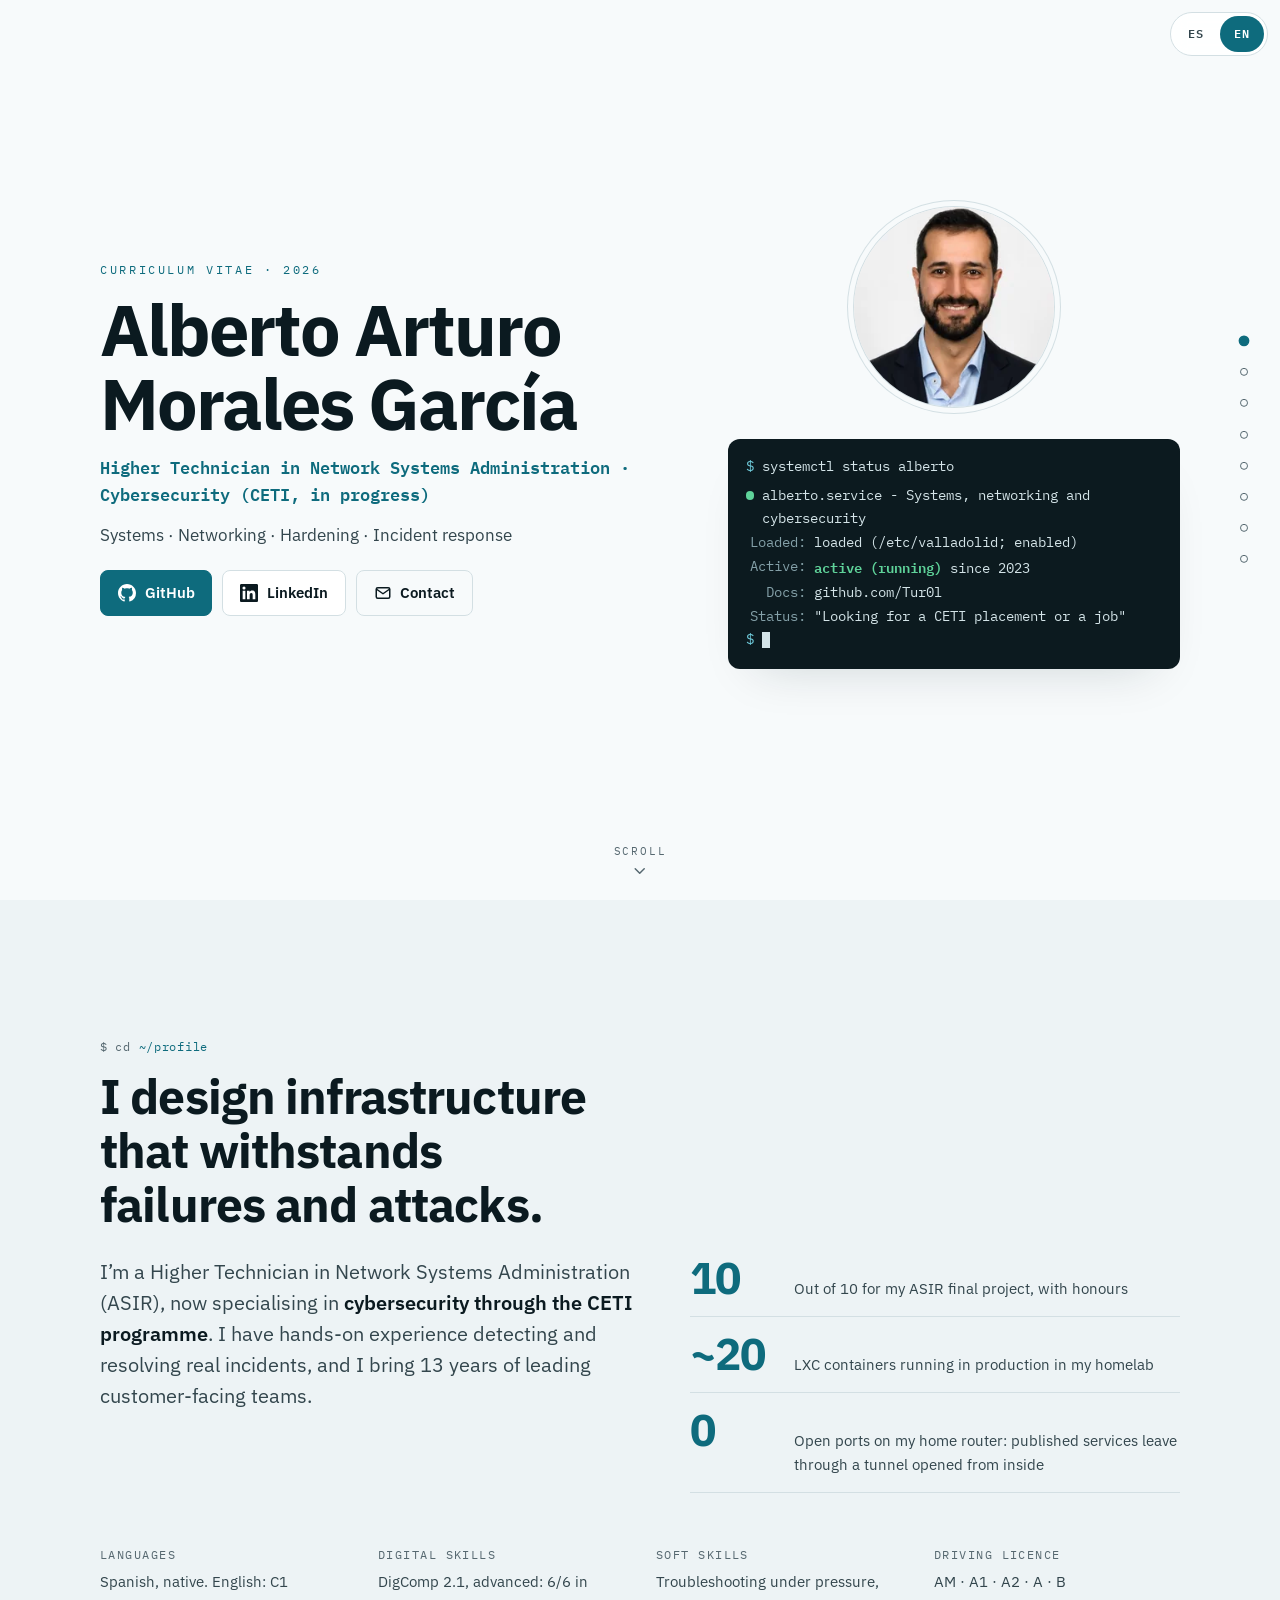
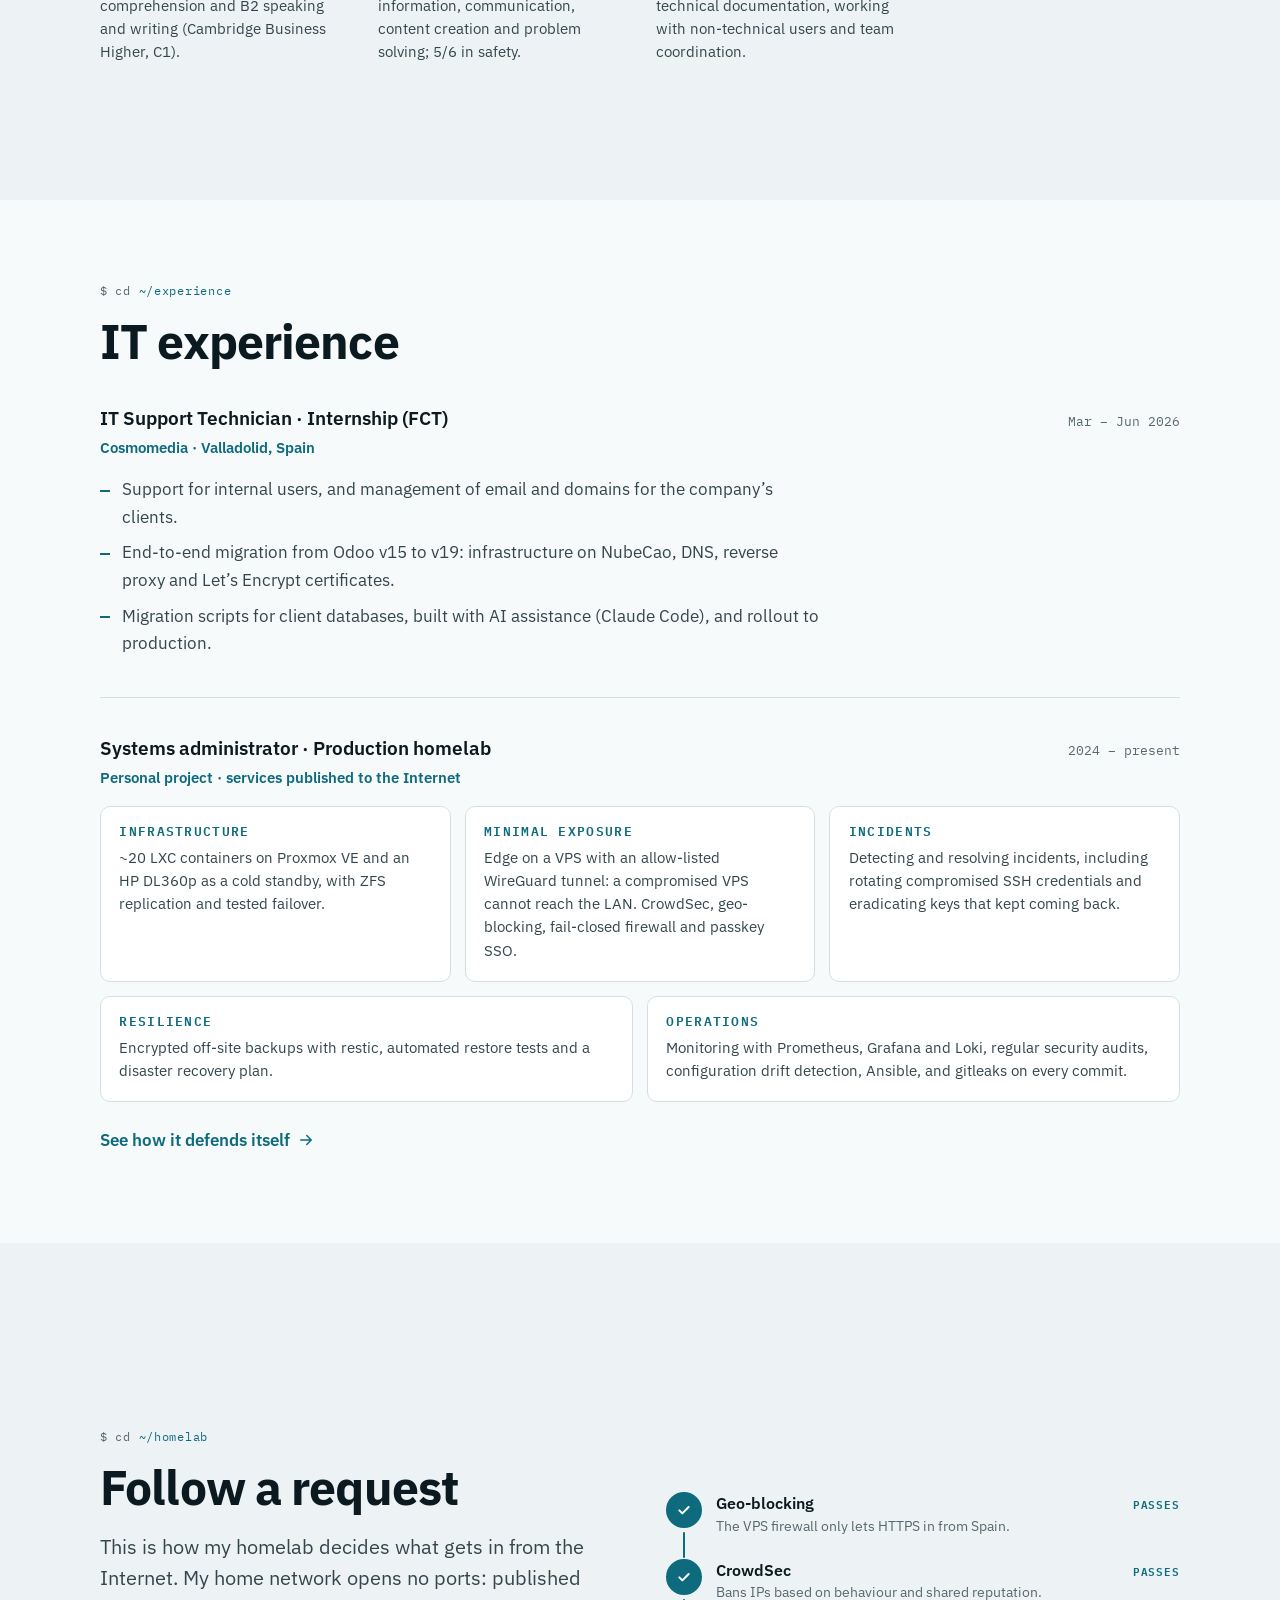
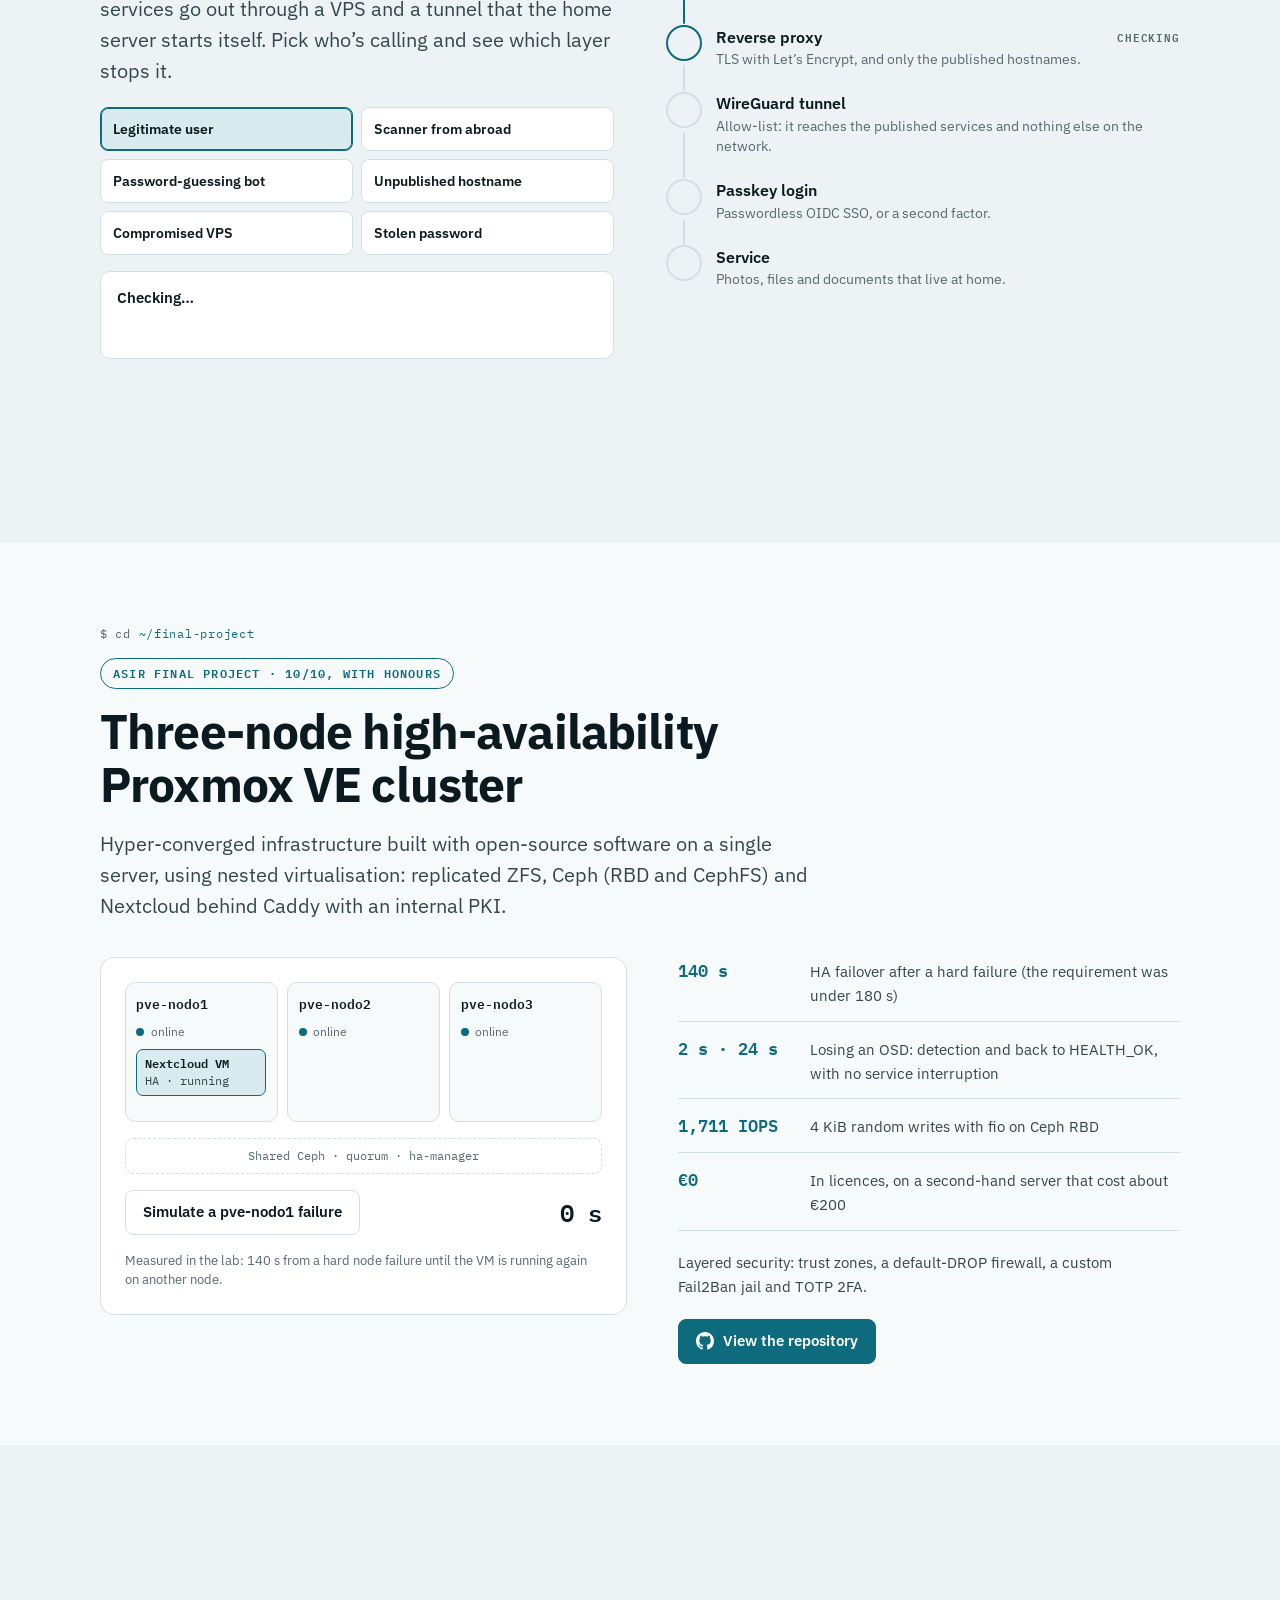
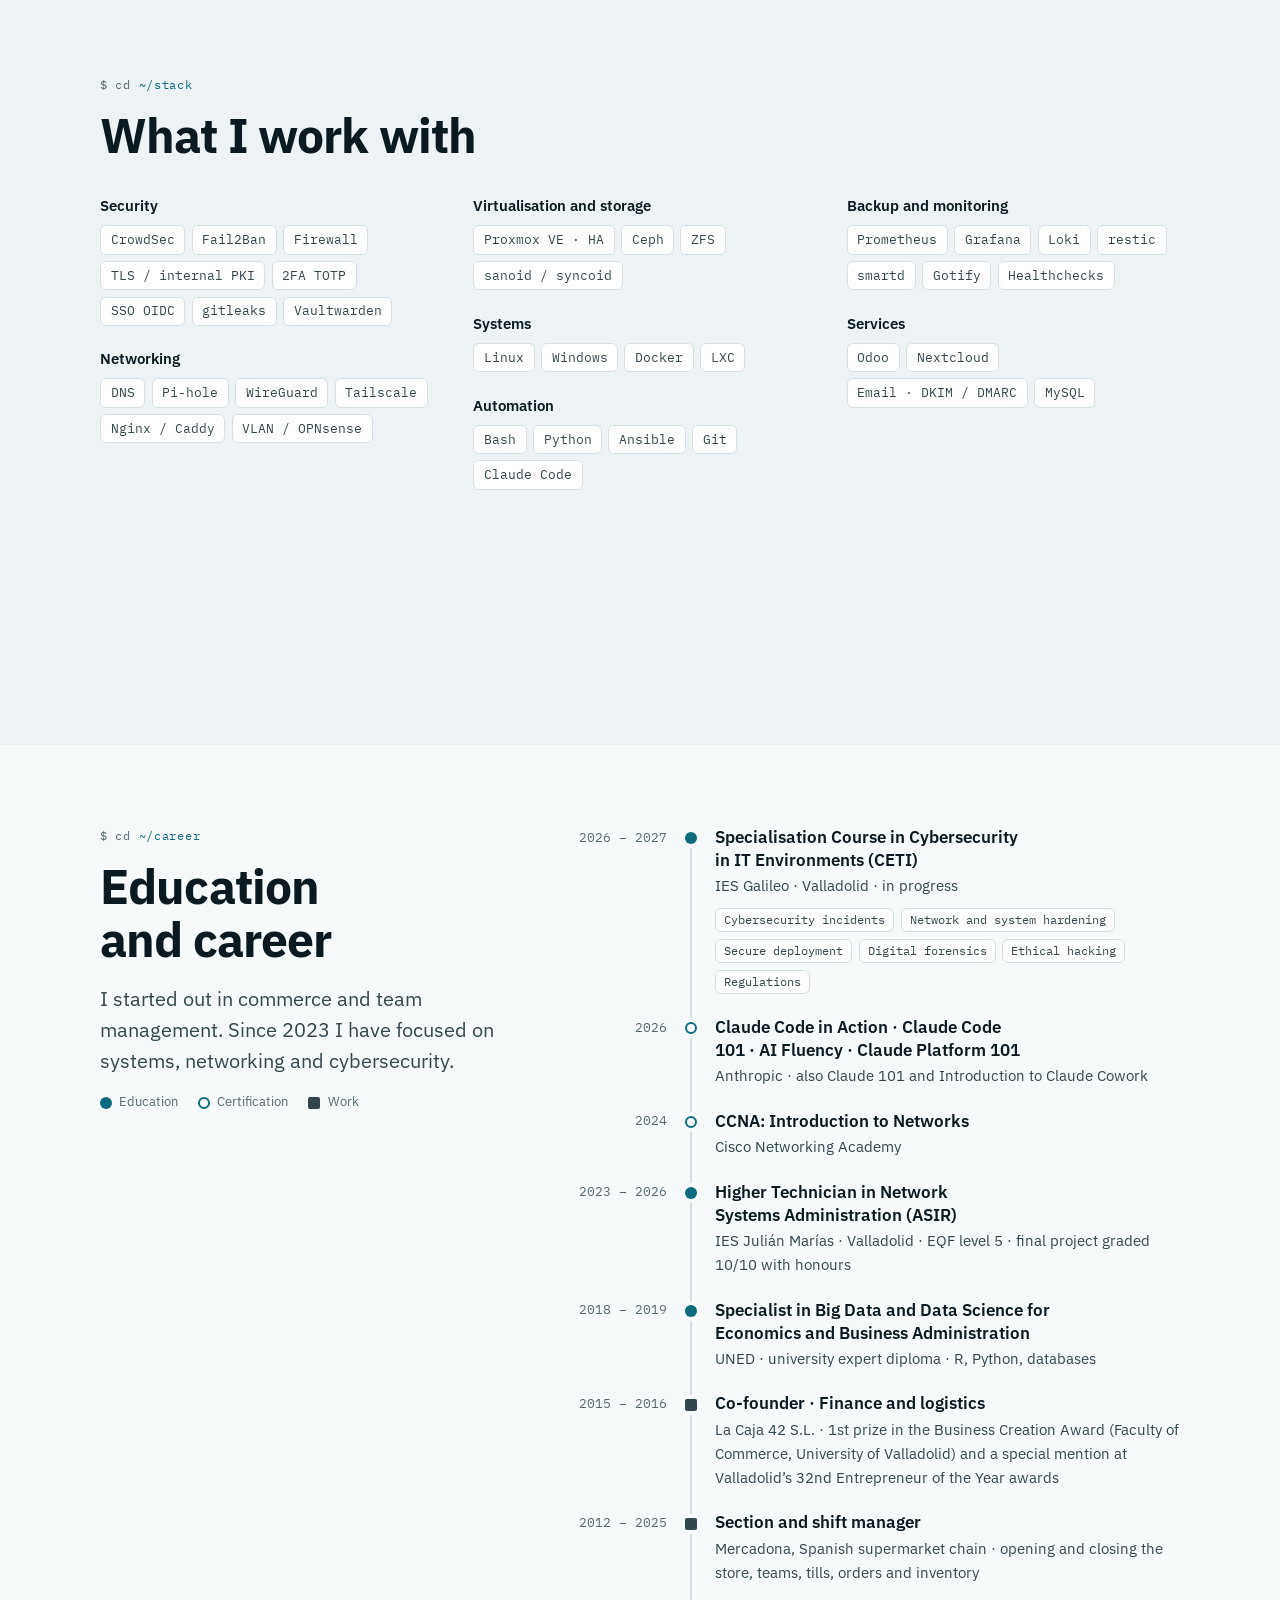
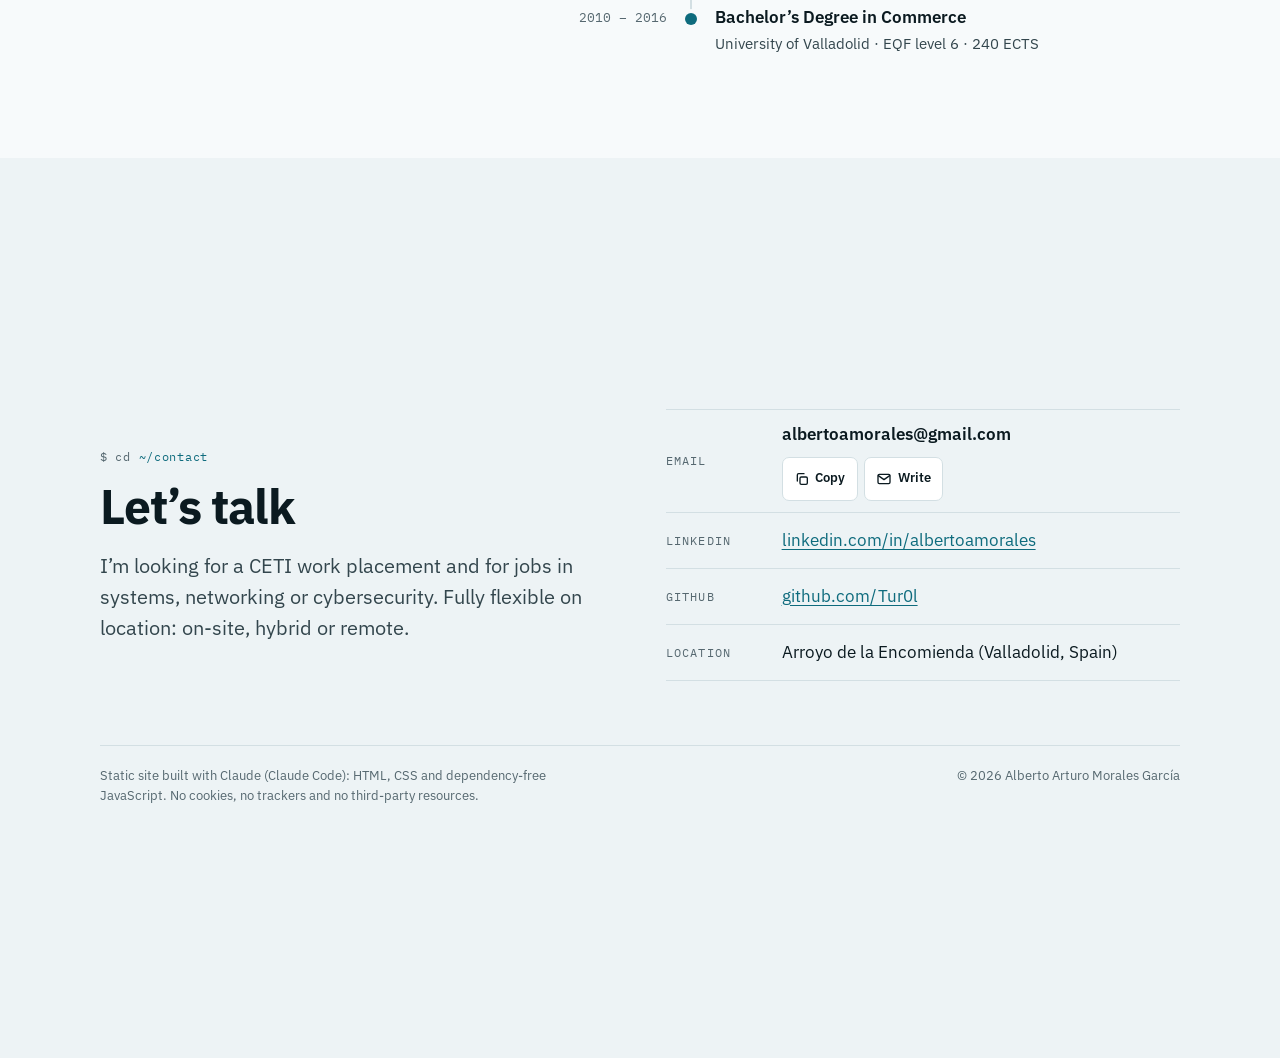
==== commit d178442c: "fix: la web está hecha con Claude, no a mano El pie y el README decían «hecha a mano» / «handwritten" ====
--- a/site/en/index.html
+++ b/site/en/index.html
@@ -331,8 +331,8 @@
       </ul>
     </div>
     <footer class="site-foot">
-      <p>Static site handwritten in HTML, CSS and a little of my own JavaScript. No cookies, no trackers and no third-party resources.</p>
-      <p>© 2026 Alberto Arturo Morales García · Built with Claude Code</p>
+      <p>Static site built with Claude (Claude Code): HTML, CSS and dependency-free JavaScript. No cookies, no trackers and no third-party resources.</p>
+      <p>© 2026 Alberto Arturo Morales García</p>
     </footer>
   </div>
 </section>
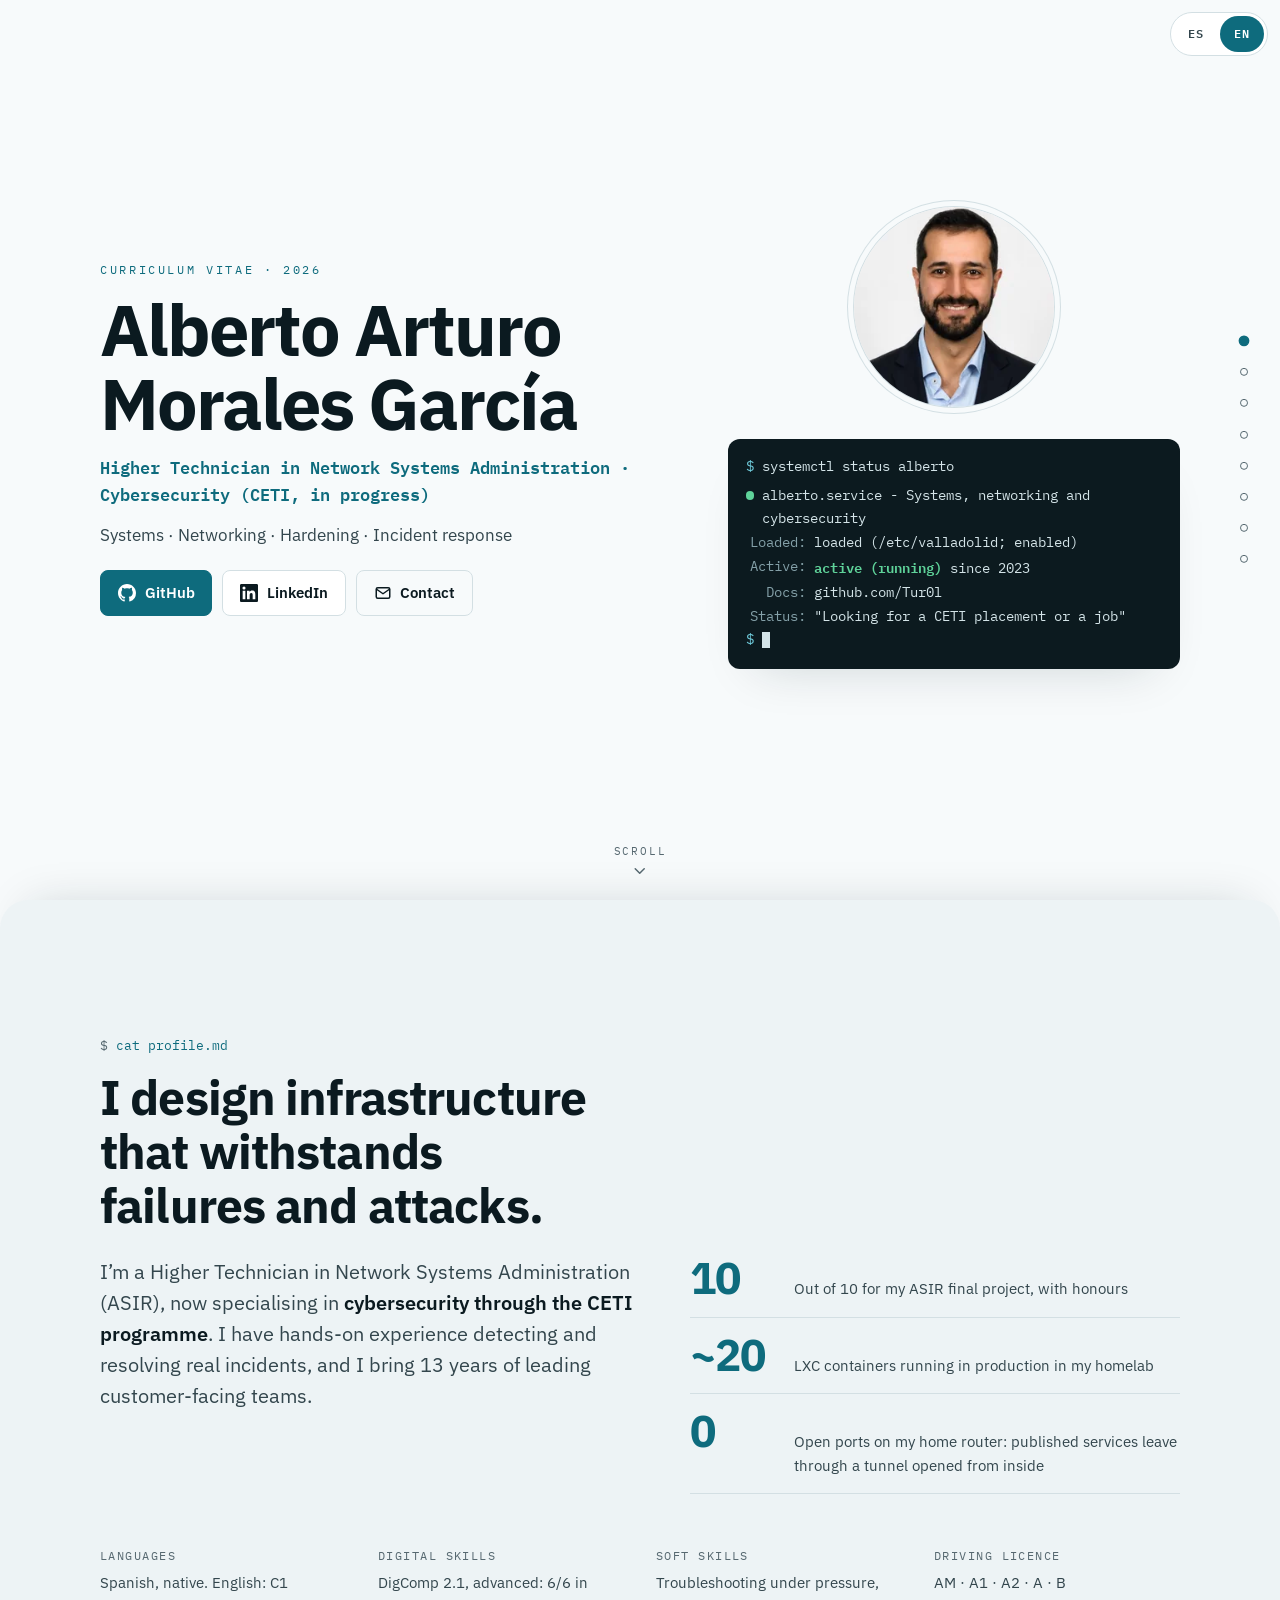
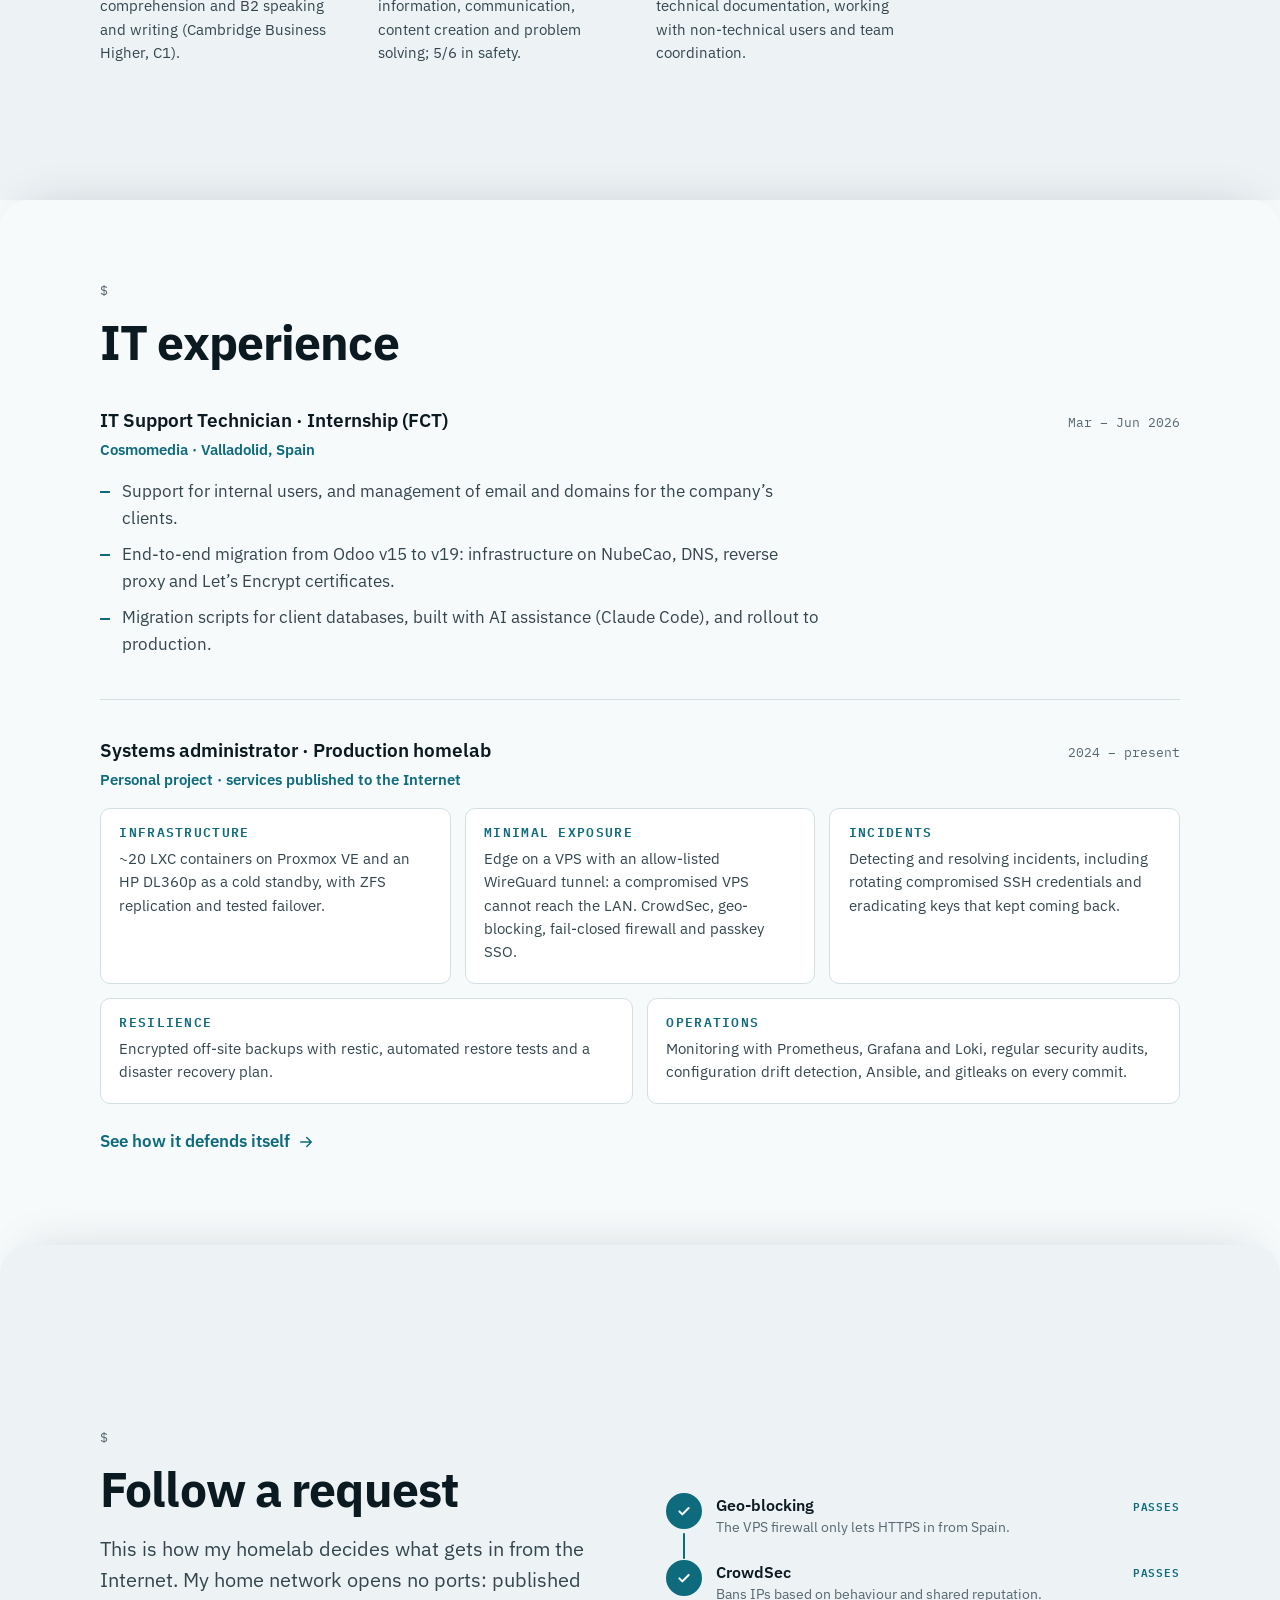
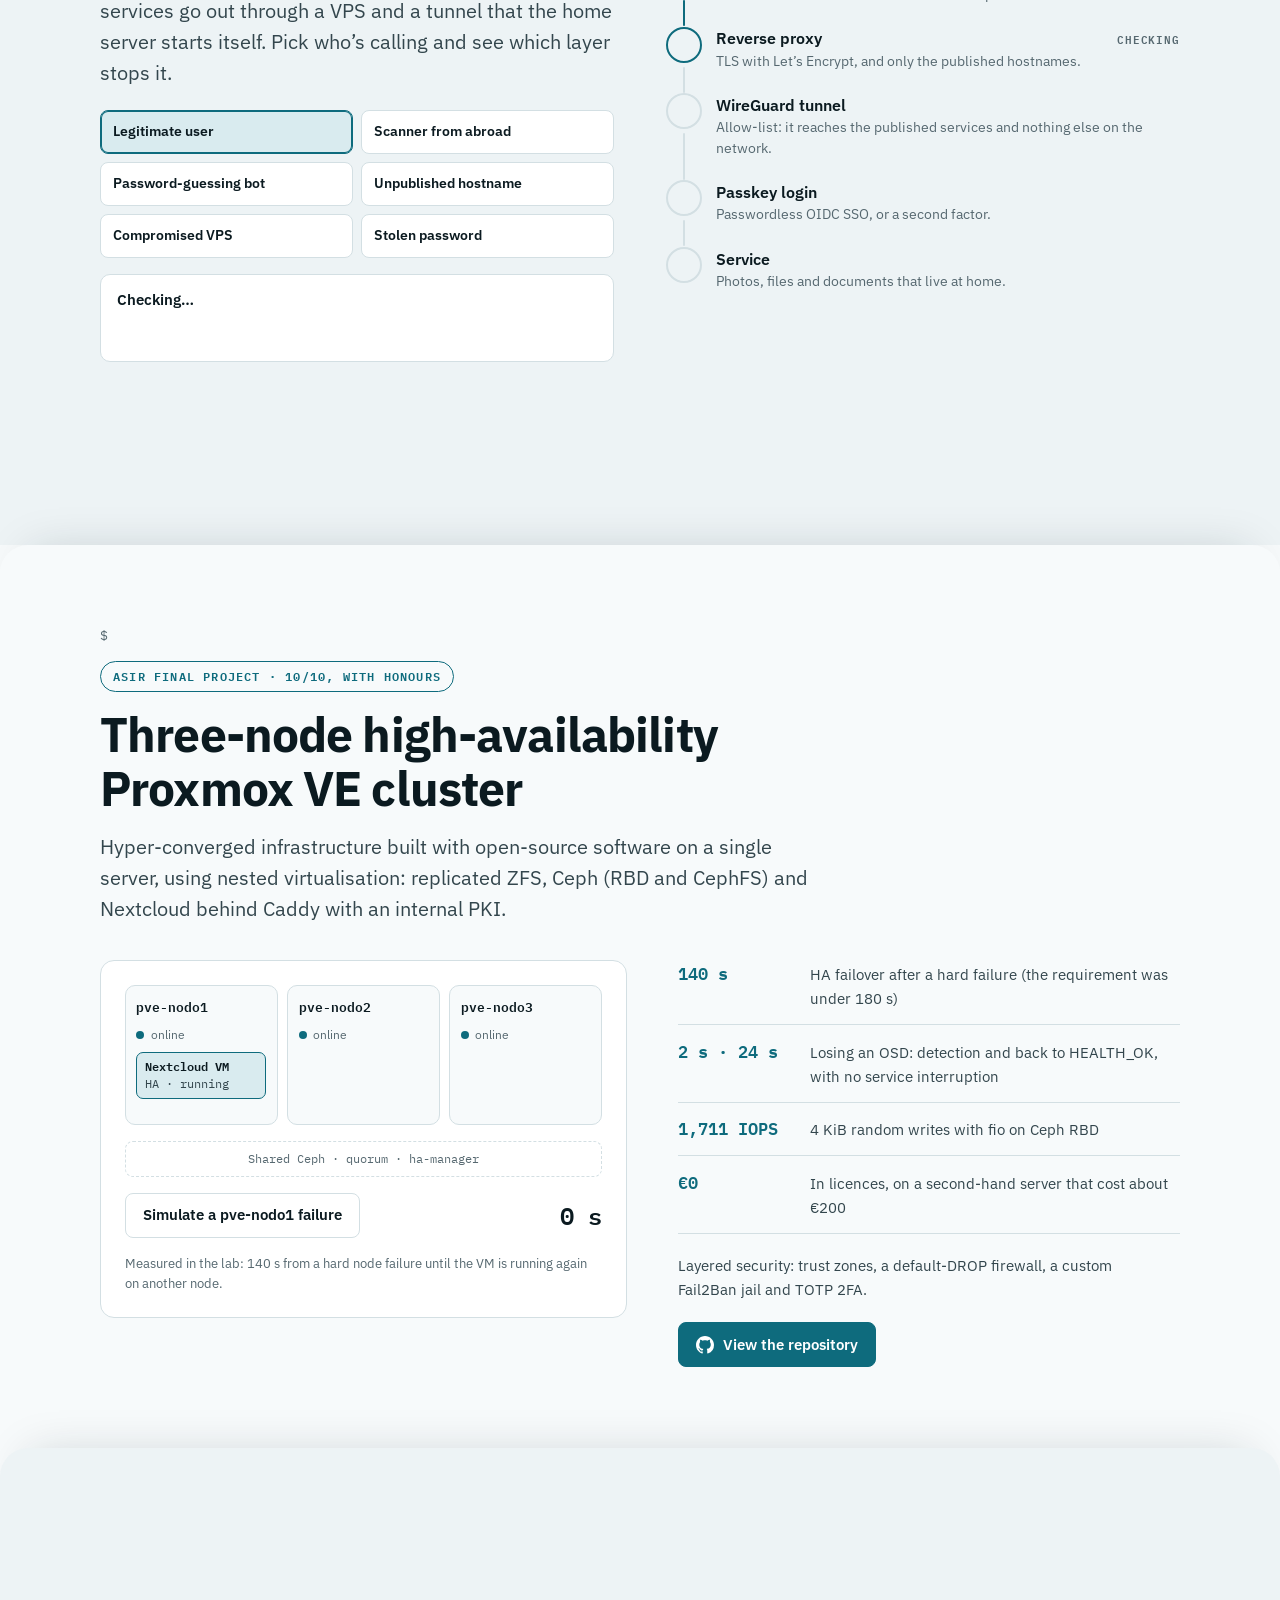
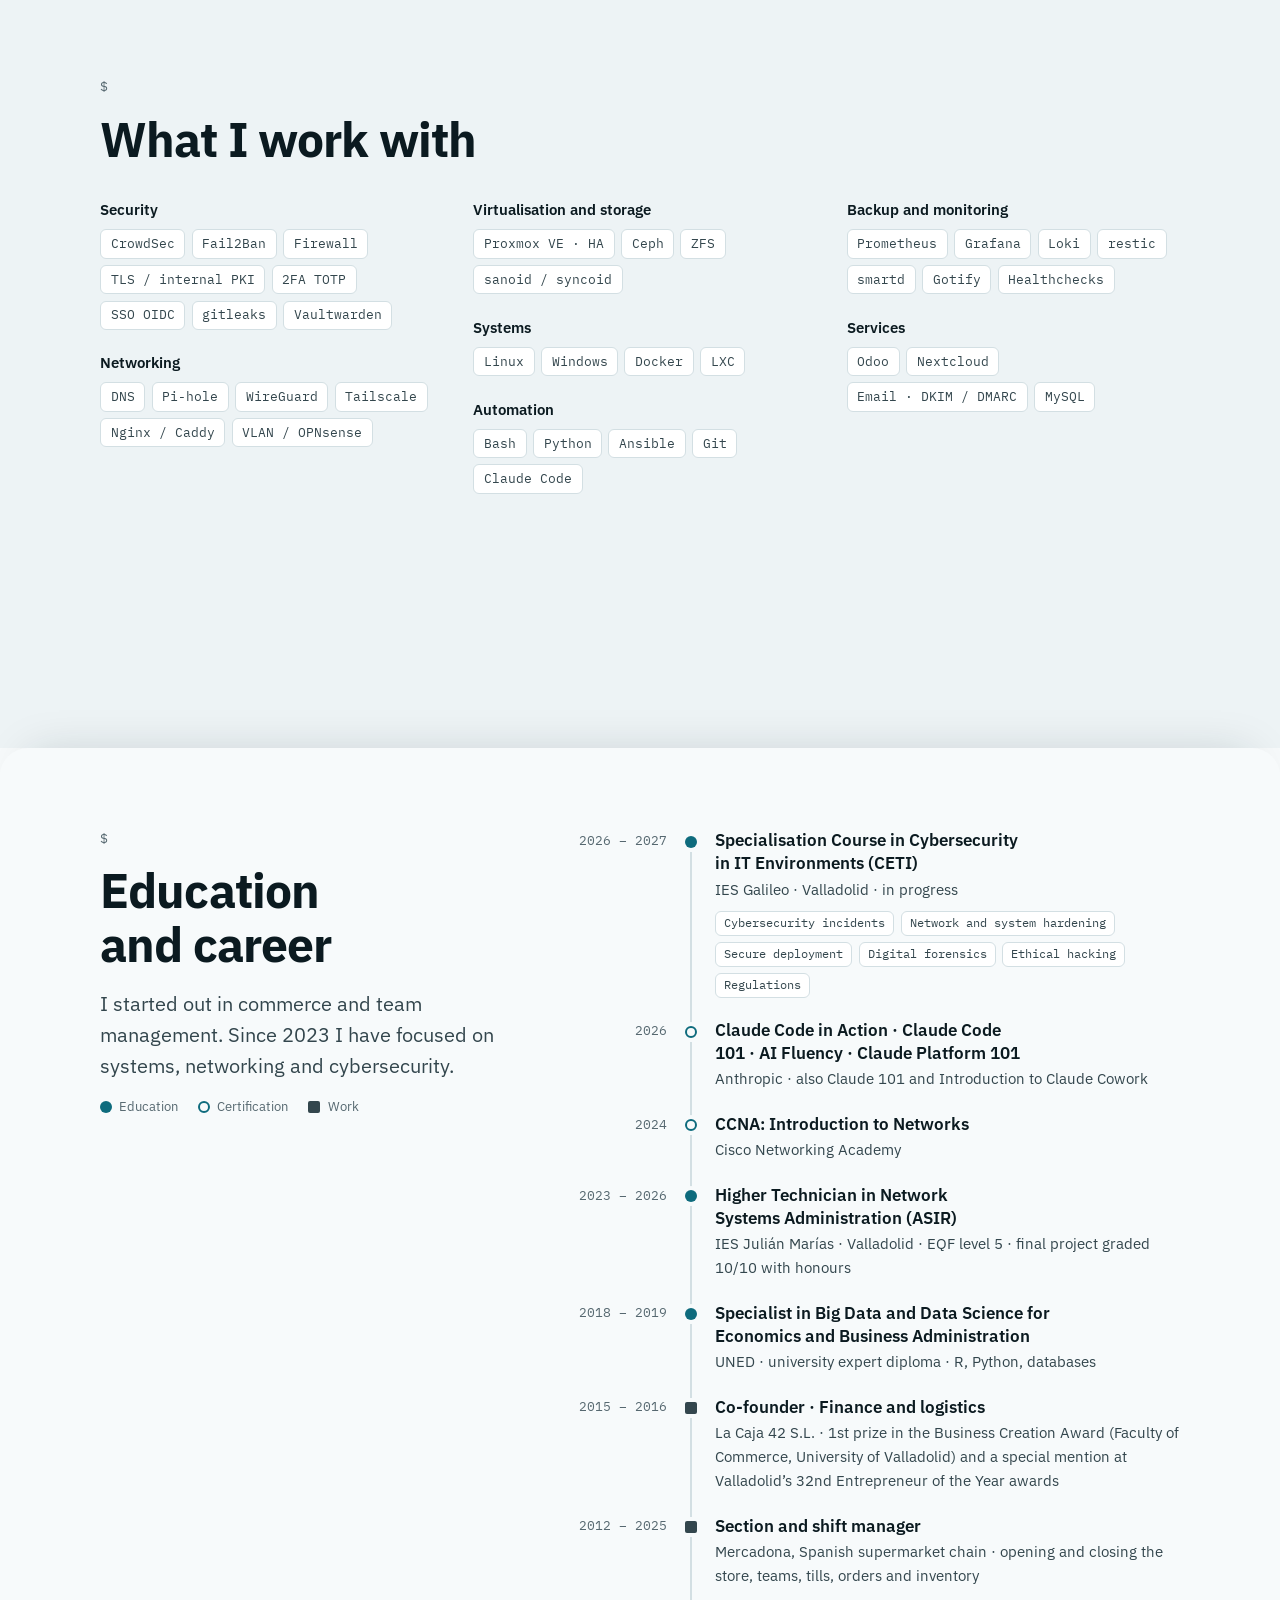
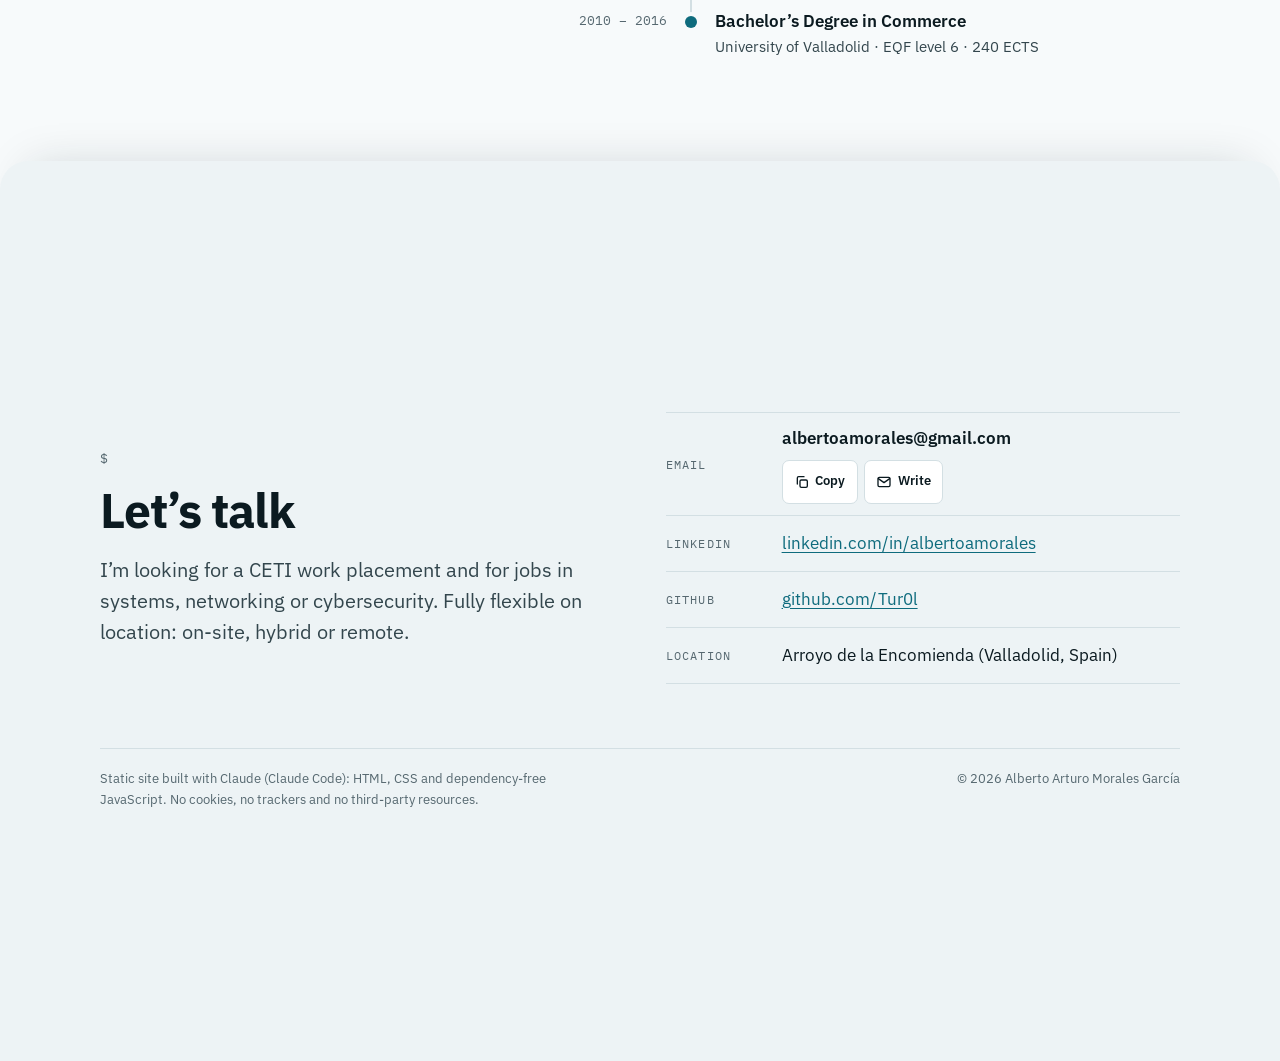
==== commit df50a82b: "feat: scroll en baraja y una orden de terminal por diapositiva Cada diapositiva se queda pegada y la" ====
--- a/site/en/index.html
+++ b/site/en/index.html
@@ -99,7 +99,7 @@
 
 <section id="perfil" class="slide alt" aria-labelledby="perfil-t">
   <div class="wrap">
-    <p class="path" aria-hidden="true">~/profile</p>
+    <p class="cmd" aria-hidden="true"><span class="cmd-prompt">$</span><span class="cmd-text">cat profile.md</span><span class="cmd-caret"></span></p>
     <h2 id="perfil-t" class="reveal">I design infrastructure that withstands failures and attacks.</h2>
     <div class="perfil-grid">
       <p class="lead reveal">I’m a Higher Technician in Network Systems Administration (ASIR), now specialising in <strong>cybersecurity through the CETI programme</strong>. I have hands-on experience detecting and resolving real incidents, and I bring 13 years of leading customer-facing teams.</p>
@@ -120,7 +120,7 @@
 
 <section id="experiencia" class="slide" aria-labelledby="exp-t">
   <div class="wrap">
-    <p class="path" aria-hidden="true">~/experience</p>
+    <p class="cmd" aria-hidden="true"><span class="cmd-prompt">$</span><span class="cmd-text">ls -l experience/</span><span class="cmd-caret"></span></p>
     <h2 id="exp-t" class="reveal">IT experience</h2>
 
     <article class="job reveal">
@@ -158,7 +158,7 @@
 <section id="homelab" class="slide alt" aria-labelledby="sim-t">
   <div class="wrap sim">
     <div class="sim-intro">
-      <p class="path" aria-hidden="true">~/homelab</p>
+      <p class="cmd" aria-hidden="true"><span class="cmd-prompt">$</span><span class="cmd-text">./follow-a-request.sh</span><span class="cmd-caret"></span></p>
       <h2 id="sim-t" class="reveal">Follow a request</h2>
       <p class="lead reveal">This is how my homelab decides what gets in from the Internet. My home network opens no ports: published services go out through a VPS and a tunnel that the home server starts itself. Pick who’s calling and see which layer stops it.</p>
       <div class="sim-picker" role="group" aria-label="Who’s calling" hidden>
@@ -184,7 +184,7 @@
 
 <section id="tfc" class="slide" aria-labelledby="tfc-t">
   <div class="wrap">
-    <p class="path" aria-hidden="true">~/final-project</p>
+    <p class="cmd" aria-hidden="true"><span class="cmd-prompt">$</span><span class="cmd-text">ha-manager status</span><span class="cmd-caret"></span></p>
     <p class="badge reveal">ASIR final project · 10/10, with honours</p>
     <h2 id="tfc-t" class="reveal">Three-node high-availability Proxmox VE cluster</h2>
     <p class="lead reveal">Hyper-converged infrastructure built with open-source software on a single server, using nested virtualisation: replicated ZFS, Ceph (RBD and CephFS) and Nextcloud behind Caddy with an internal PKI.</p>
@@ -218,7 +218,7 @@
 
 <section id="stack" class="slide alt" aria-labelledby="stack-t">
   <div class="wrap">
-    <p class="path" aria-hidden="true">~/stack</p>
+    <p class="cmd" aria-hidden="true"><span class="cmd-prompt">$</span><span class="cmd-text">apt list --installed</span><span class="cmd-caret"></span></p>
     <h2 id="stack-t" class="reveal">What I work with</h2>
     <div class="stack">
       <div class="stack-group reveal"><h3>Security</h3><ul class="tags"><li>CrowdSec</li><li>Fail2Ban</li><li>Firewall</li><li>TLS / internal PKI</li><li>2FA TOTP</li><li>SSO OIDC</li><li>gitleaks</li><li>Vaultwarden</li></ul></div>
@@ -235,7 +235,7 @@
 <section id="trayectoria" class="slide" aria-labelledby="tray-t">
   <div class="wrap tray">
     <div class="tray-intro">
-      <p class="path" aria-hidden="true">~/career</p>
+      <p class="cmd" aria-hidden="true"><span class="cmd-prompt">$</span><span class="cmd-text">git log --oneline</span><span class="cmd-caret"></span></p>
       <h2 id="tray-t" class="reveal">Education and career</h2>
       <p class="lead reveal">I started out in commerce and team management. Since 2023 I have focused on systems, networking and cybersecurity.</p>
       <ul class="legend reveal">
@@ -310,7 +310,7 @@
   <div class="wrap">
     <div class="contact">
       <div class="contact-intro">
-        <p class="path" aria-hidden="true">~/contact</p>
+        <p class="cmd" aria-hidden="true"><span class="cmd-prompt">$</span><span class="cmd-text">finger alberto</span><span class="cmd-caret"></span></p>
         <h2 id="contacto-t" class="reveal">Let’s talk</h2>
         <p class="lead reveal">I’m looking for a CETI work placement and for jobs in systems, networking or cybersecurity. Fully flexible on location: on-site, hybrid or remote.</p>
       </div>
--- a/site/assets/css/style.css
+++ b/site/assets/css/style.css
@@ -129,8 +129,13 @@
   align-content: center;
   padding-block: clamp(4rem, 9vh, 7rem);
   scroll-snap-align: start;
+  background: var(--paper);
 }
 .slide.alt { background: var(--paper-2); }
+section[tabindex="-1"]:focus { outline: none; }
+/* Con JS, el imán del scroll va en los marcadores (posición real de cada diapositiva) */
+.slide-mark { height: 1px; margin-bottom: -1px; scroll-snap-align: start; }
+.js main > .slide { scroll-snap-align: none; }
 .wrap {
   width: 100%;
   max-width: calc(1080px + var(--gutter-l) + var(--gutter-r));
@@ -141,6 +146,11 @@
 
 .path { font-family: var(--f-mono); font-size: var(--fs-label); letter-spacing: .06em; color: var(--accent); margin-bottom: .9rem; }
 .path::before { content: "$ cd "; color: var(--muted); }
+/* Orden de terminal de cada diapositiva: se escribe sola al llegar (ver .anim más abajo) */
+.cmd { display: flex; align-items: center; min-height: 1.5em; margin-bottom: .9rem; font-family: var(--f-mono); font-size: .8125rem; color: var(--accent); white-space: nowrap; }
+.cmd-prompt { margin-right: 1ch; color: var(--muted); }
+.cmd-text { display: inline-block; overflow: hidden; white-space: nowrap; }
+.cmd-caret { display: inline-block; width: .55em; height: 1.15em; margin-left: .2ch; background: var(--accent); opacity: 0; }
 h2 { font-size: var(--fs-h2); letter-spacing: -.018em; max-width: 24ch; }
 .lead { font-size: clamp(1.0625rem, 1rem + .35vw, 1.25rem); line-height: 1.55; color: var(--ink-2); max-width: 60ch; }
 .lead strong { color: var(--ink); }
@@ -152,8 +162,7 @@
   position: fixed; z-index: 25;
   top: calc(.75rem + env(safe-area-inset-top, 0px)); right: max(.75rem, env(safe-area-inset-right, 0px));
   display: flex; gap: 2px; padding: 3px; border-radius: 999px;
-  background: color-mix(in srgb, var(--surface) 88%, transparent); border: 1px solid var(--line);
-  -webkit-backdrop-filter: blur(8px); backdrop-filter: blur(8px);
+  background: color-mix(in srgb, var(--surface) 94%, transparent); border: 1px solid var(--line);
 }
 .lang a {
   display: grid; place-items: center; min-width: 2.75rem; height: 2.25rem; border-radius: 999px;
@@ -321,7 +330,7 @@
 /* Simulador: sigue una petición */
 .sim { display: grid; gap: clamp(1.5rem, 4vw, 3.5rem); }
 .sim-intro { display: grid; gap: 1rem; align-content: start; min-width: 0; }
-.sim-intro .path { margin-bottom: -.1rem; }
+.sim-intro .cmd { margin-bottom: -.1rem; }
 .sim-picker { display: grid; grid-template-columns: repeat(2, minmax(0, 1fr)); gap: .5rem; margin-top: .35rem; }
 .sim-picker button {
   min-height: 44px; padding: .5rem .75rem; text-align: left;
@@ -440,7 +449,7 @@
 /* Trayectoria */
 .tray { display: grid; gap: clamp(1.5rem, 4vw, 3.5rem); }
 .tray-intro { display: grid; gap: 1rem; align-content: start; }
-.tray-intro .path { margin-bottom: -.1rem; }
+.tray-intro .cmd { margin-bottom: -.1rem; }
 @media (min-width: 960px) {
   .tray { grid-template-columns: minmax(0, .8fr) minmax(0, 1.2fr); align-items: start; }
   .tray-intro { position: sticky; top: 6rem; }
@@ -470,7 +479,7 @@
 /* Contacto */
 .contact { display: grid; gap: clamp(1.5rem, 4vw, 3.5rem); }
 .contact-intro { display: grid; gap: 1rem; align-content: start; }
-.contact-intro .path { margin-bottom: -.1rem; }
+.contact-intro .cmd { margin-bottom: -.1rem; }
 @media (min-width: 900px) { .contact { grid-template-columns: minmax(0, 1fr) minmax(0, 1fr); align-items: center; } }
 .contact-list { display: grid; border-top: 1px solid var(--line); min-width: 0; }
 .contact-list li { display: grid; grid-template-columns: 6.25rem minmax(0, 1fr); gap: .5rem 1rem; align-items: center; min-height: 3.5rem; padding-block: .7rem; border-bottom: 1px solid var(--line); }
@@ -515,7 +524,19 @@
   .caret { animation: blink 1.1s steps(1) 2s infinite; }
   .next .ic { animation: nudge 2.2s ease-in-out infinite; }
   .js .reveal.is-in { animation: rise .7s var(--ease) var(--d, 0ms) both; }
-}
+
+  /* Órdenes de terminal: se escriben letra a letra al llegar a cada diapositiva */
+  .anim .cmd-text { width: 0; }
+  .anim .cmd.on .cmd-text { animation: type-cmd calc(var(--n, 16) * 38ms) steps(var(--n, 16), end) forwards; }
+  .anim .cmd.on .cmd-caret { animation: caret-blink .55s step-end 6; }
+
+  /* Baraja: cada diapositiva se queda pegada y la siguiente sube por encima */
+  .deck { scroll-snap-type: none; }
+  .deck main > .slide { position: sticky; top: min(0px, calc(100svh - var(--h, 100svh))); }
+  .deck main > .slide:not(:first-of-type) { border-radius: 28px 28px 0 0; box-shadow: 0 -22px 44px -30px var(--shadow); }
+}
+@keyframes type-cmd { from { width: 0; } to { width: calc(var(--n, 16) * 1ch + 2px); } }
+@keyframes caret-blink { 0% { opacity: 1; } 50% { opacity: 0; } 100% { opacity: 0; } }
 
 @media (max-height: 640px), (max-width: 380px) { .next { display: none; } }
 
@@ -523,7 +544,9 @@
 @media print {
   html { scroll-snap-type: none; }
   .progress, .rail, .lang, .next, .skip, .sim-picker, .sim-result, .ha-controls, .cards-dots, .link-arrow, .email-actions { display: none !important; }
-  .slide { min-height: 0; padding-block: 1.25rem; break-inside: avoid; }
+  .slide { position: static !important; min-height: 0; padding-block: 1.25rem; break-inside: avoid; border-radius: 0 !important; box-shadow: none !important; }
+  .slide > .wrap { transform: none !important; opacity: 1 !important; }
+  .cmd-text { width: auto !important; }
   .slide.alt { background: none; }
   .term { box-shadow: none; }
 }
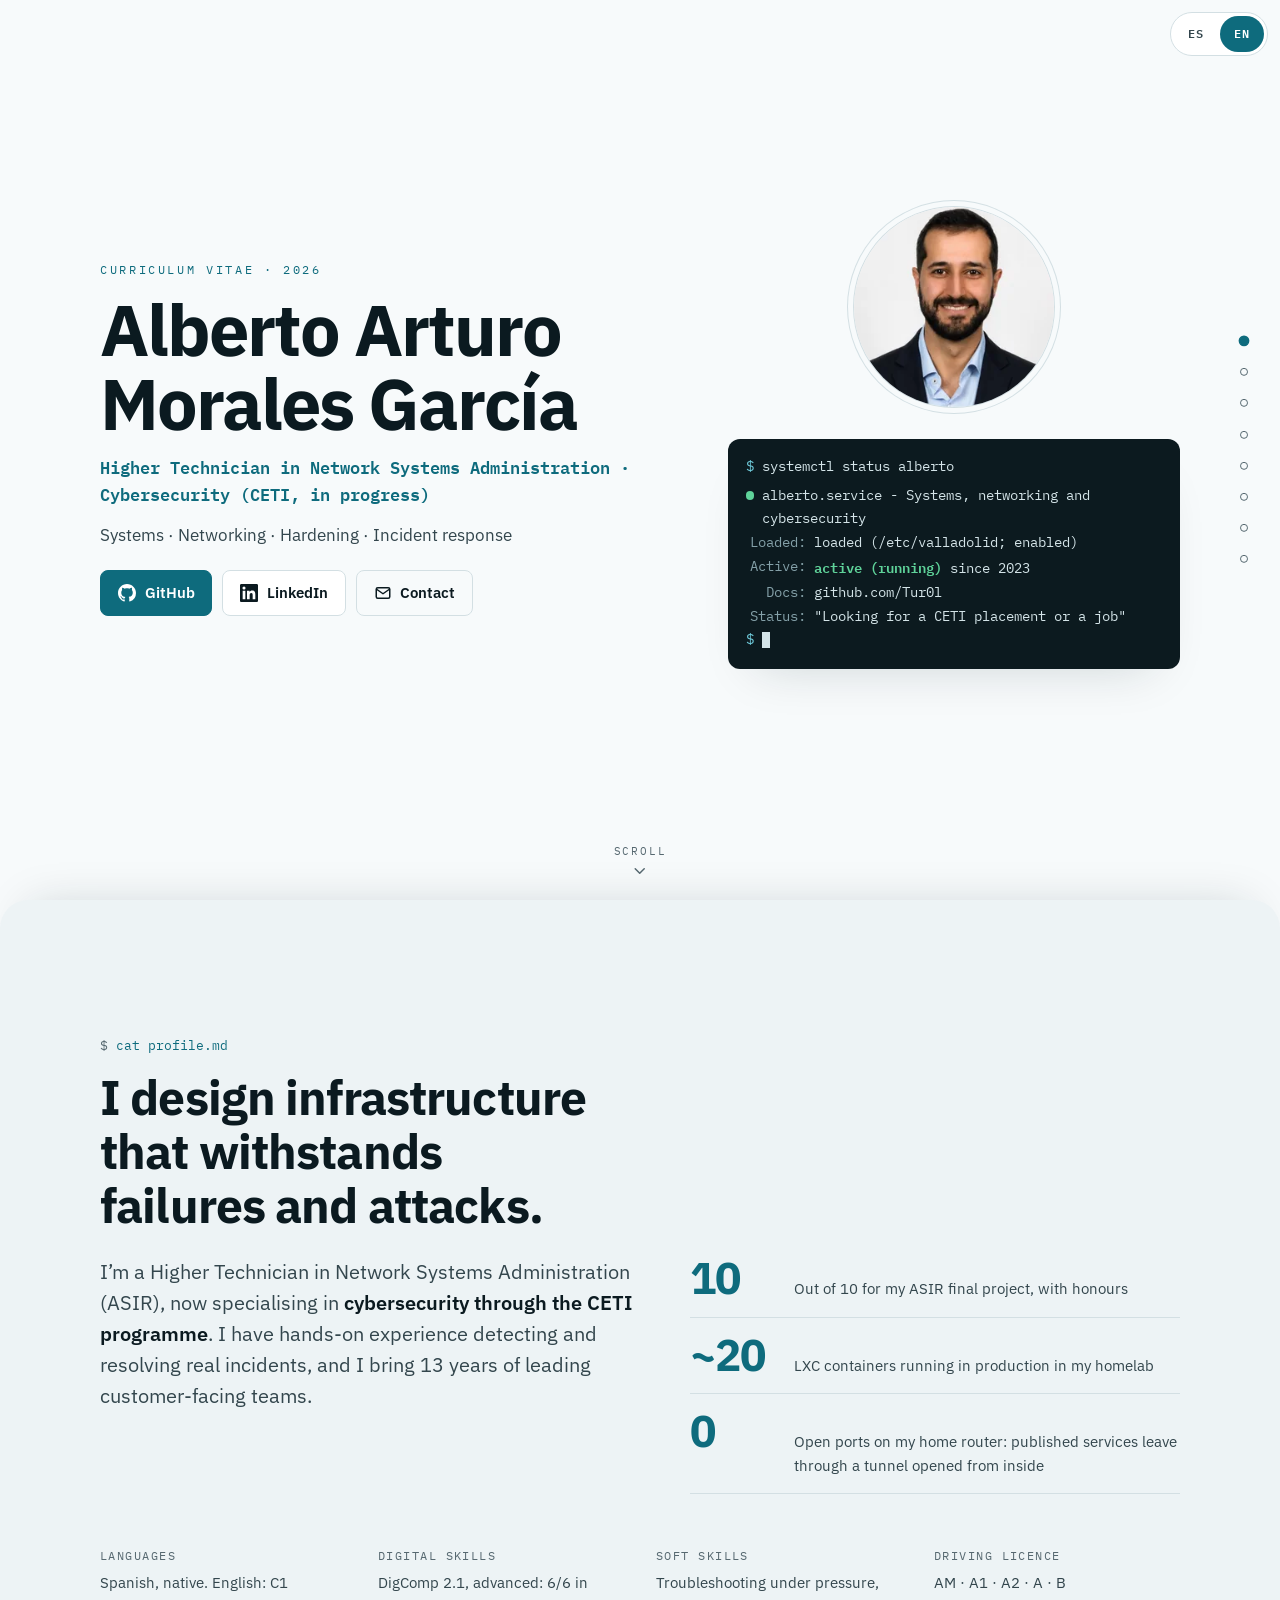
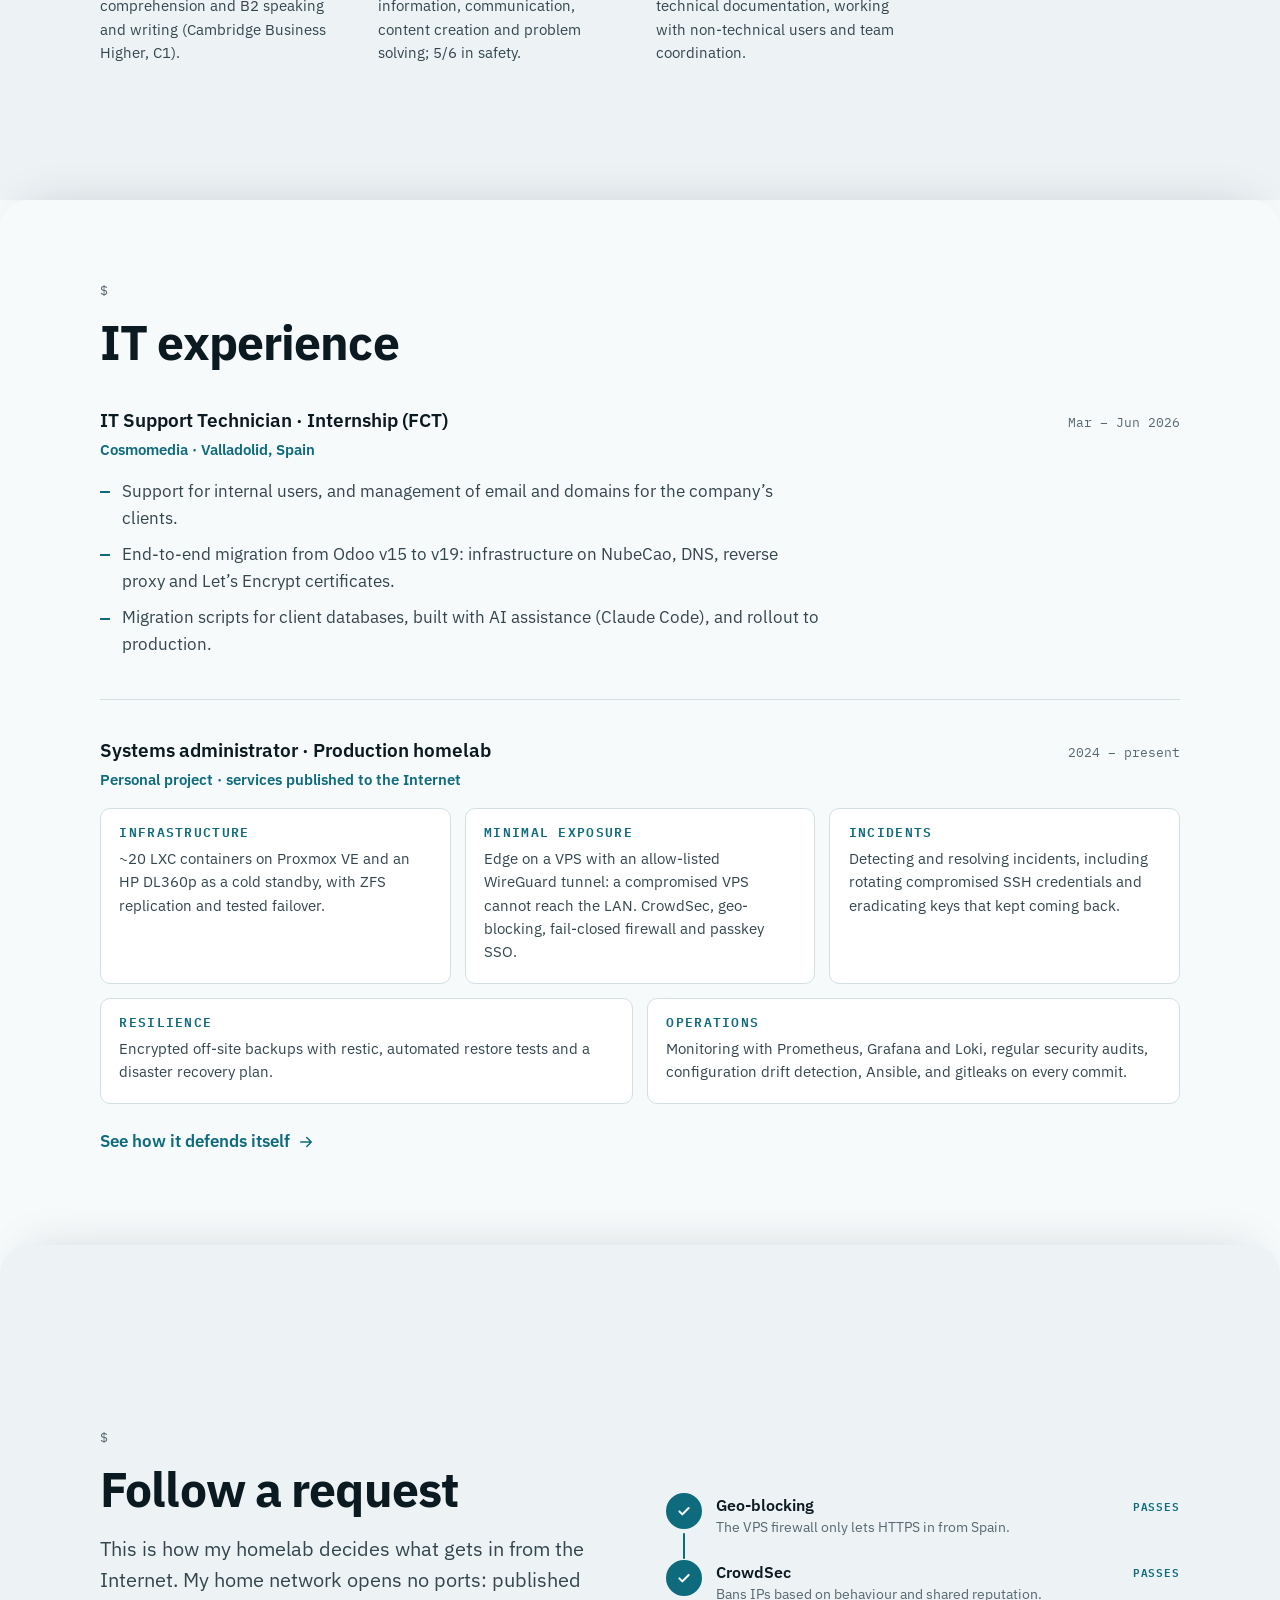
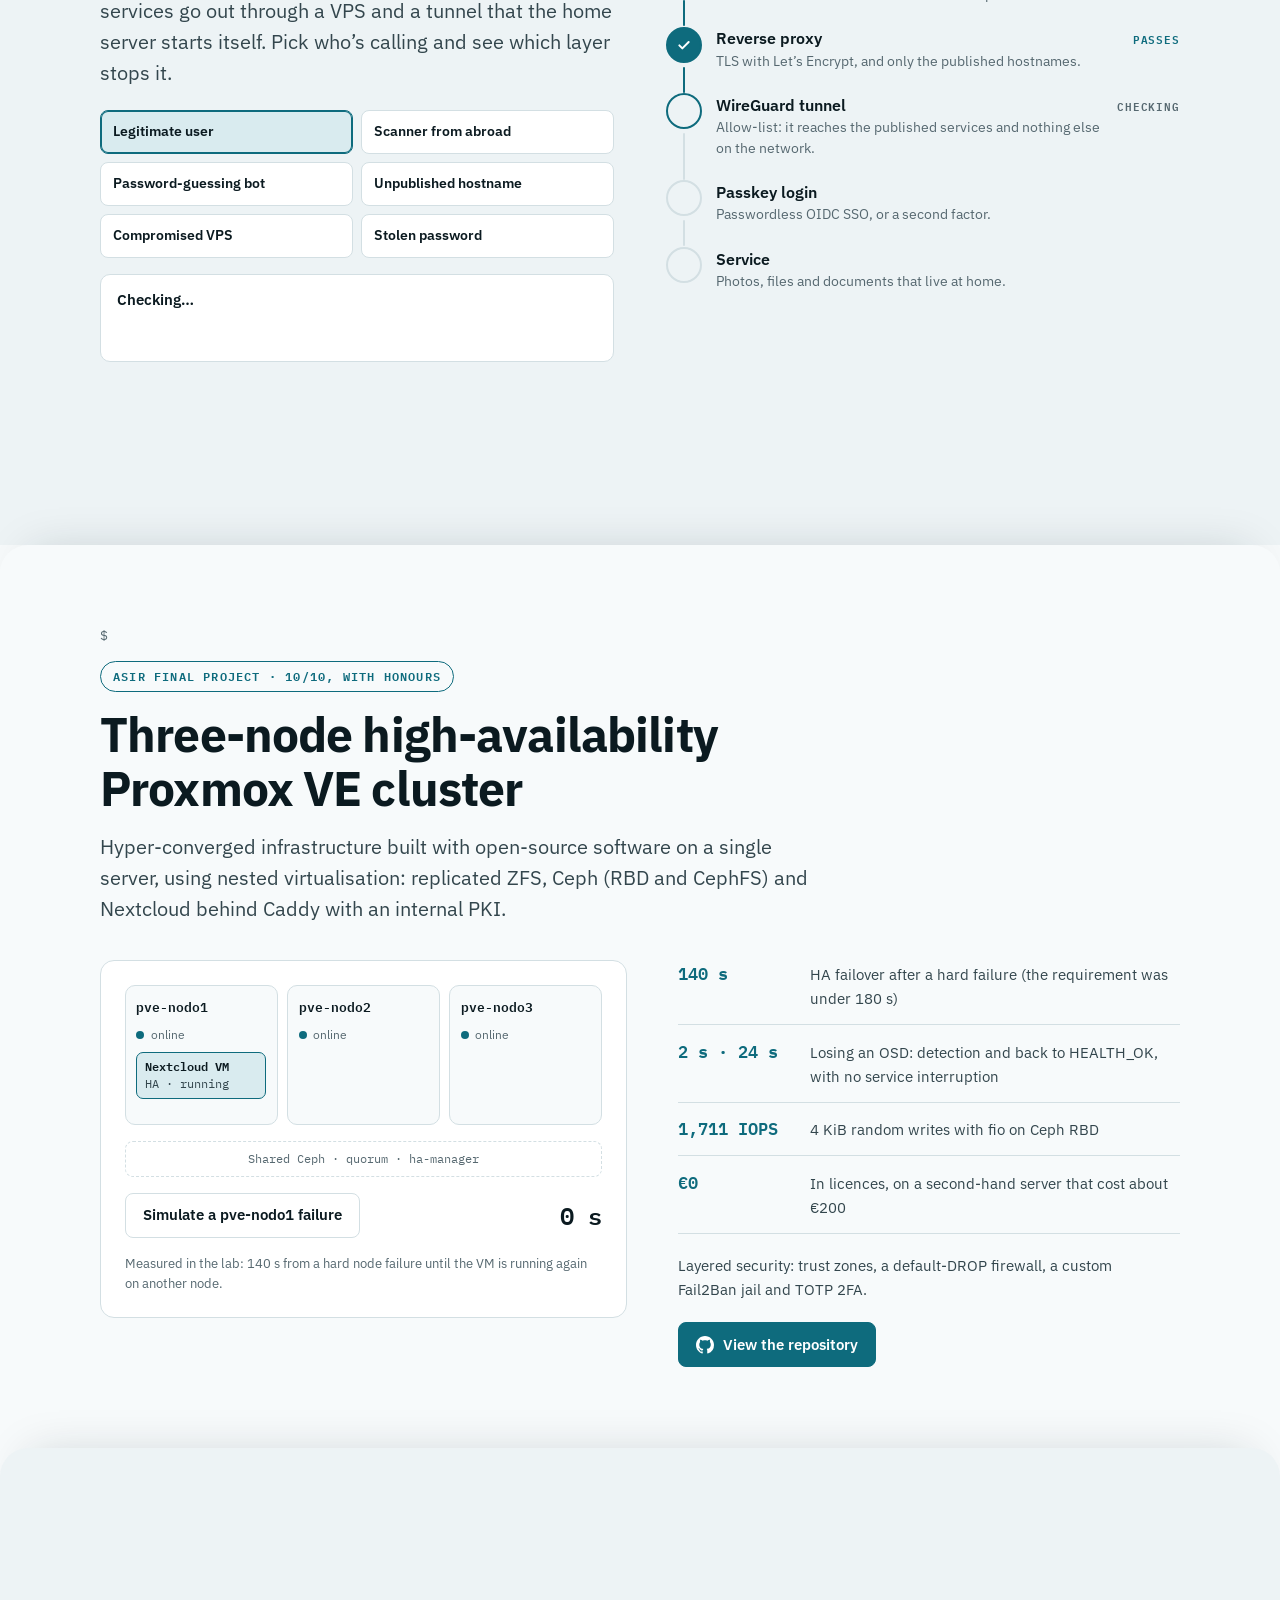
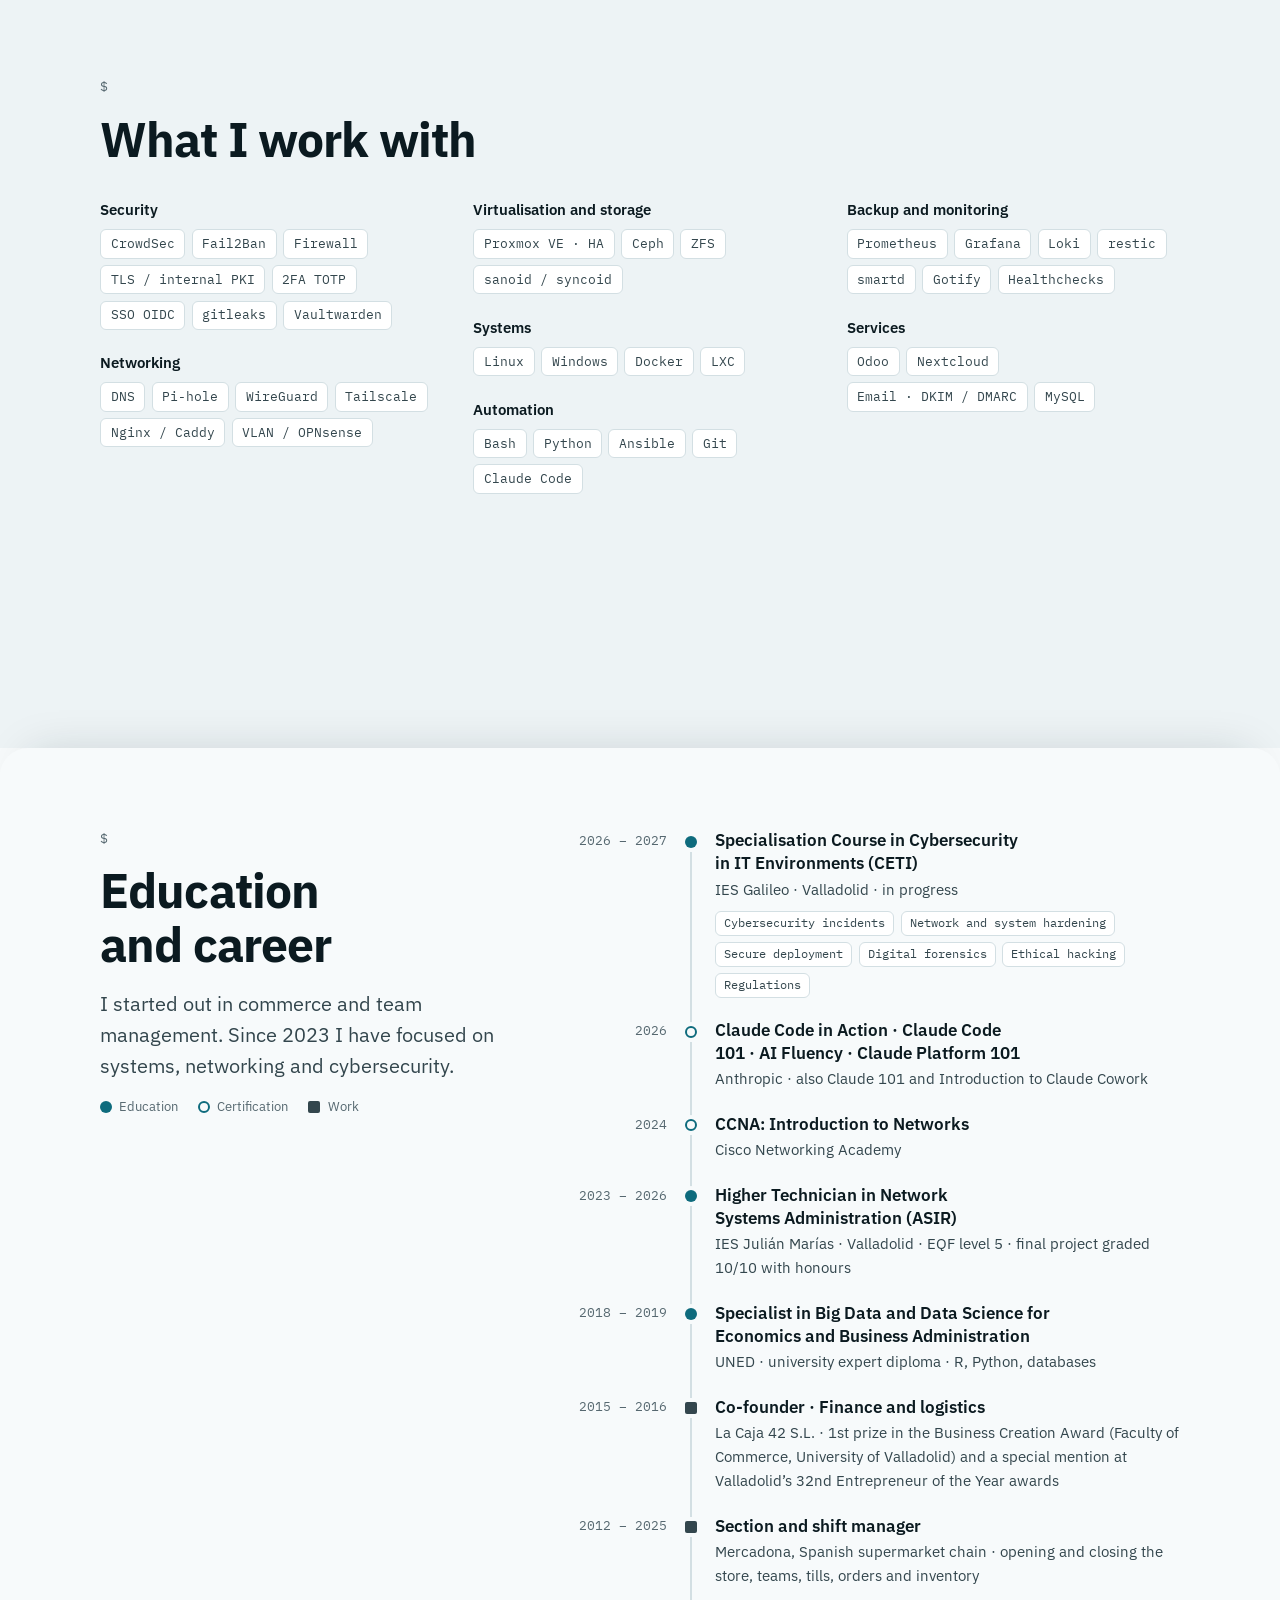
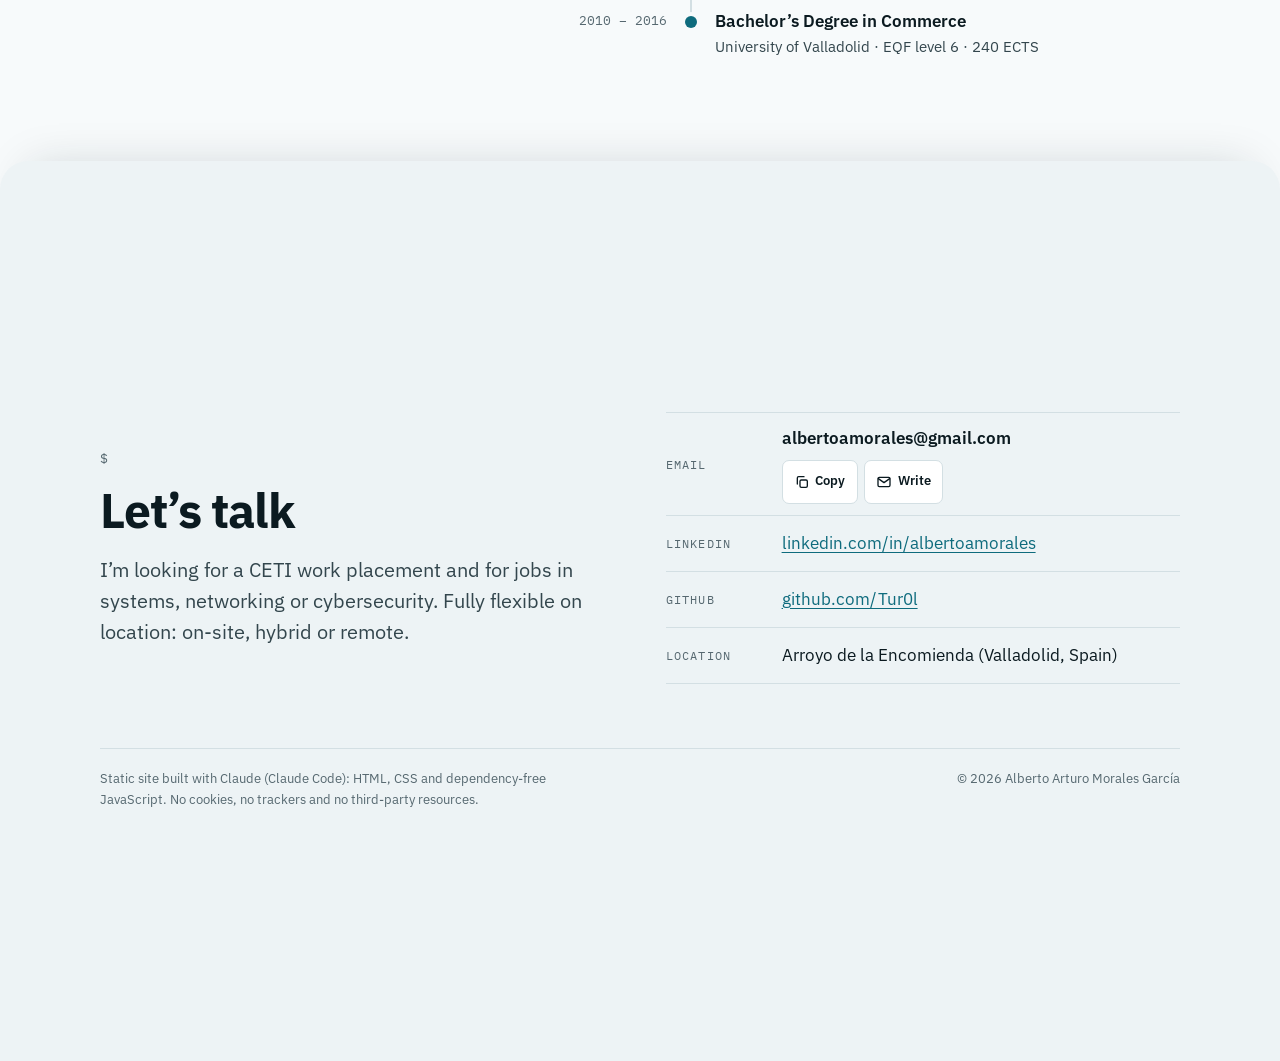
==== commit 597fdd81: "fix: el navegador mezclaba HTML nuevo con CSS/JS viejos de su caché CSS y JS tenían max-age=86400 co" ====
--- a/site/en/index.html
+++ b/site/en/index.html
@@ -27,8 +27,8 @@
 <link rel="icon" href="../assets/img/favicon.svg" type="image/svg+xml">
 <link rel="preload" href="../assets/fonts/ibm-plex-sans-latin-400-normal.woff2" as="font" type="font/woff2" crossorigin>
 <link rel="preload" href="../assets/fonts/ibm-plex-sans-latin-700-normal.woff2" as="font" type="font/woff2" crossorigin>
-<link rel="stylesheet" href="../assets/css/style.css">
-<script src="../assets/js/main.js" defer></script>
+<link rel="stylesheet" href="../assets/css/style.css?v=20261016b">
+<script src="../assets/js/main.js?v=20261016b" defer></script>
 <script type="application/ld+json">
 {"@context":"https://schema.org","@type":"Person","name":"Alberto Arturo Morales García","jobTitle":"Network systems administrator · Cybersecurity","address":{"@type":"PostalAddress","addressLocality":"Arroyo de la Encomienda","addressRegion":"Valladolid","addressCountry":"ES"},"sameAs":["https://github.com/Tur0l","https://www.linkedin.com/in/albertoamorales/"],"alumniOf":[{"@type":"EducationalOrganization","name":"IES Julián Marías"},{"@type":"CollegeOrUniversity","name":"Universidad de Valladolid"}],"knowsLanguage":["es","en"],"knowsAbout":["Proxmox VE","ZFS","Ceph","WireGuard","CrowdSec","Linux","Cybersecurity"]}
 </script>
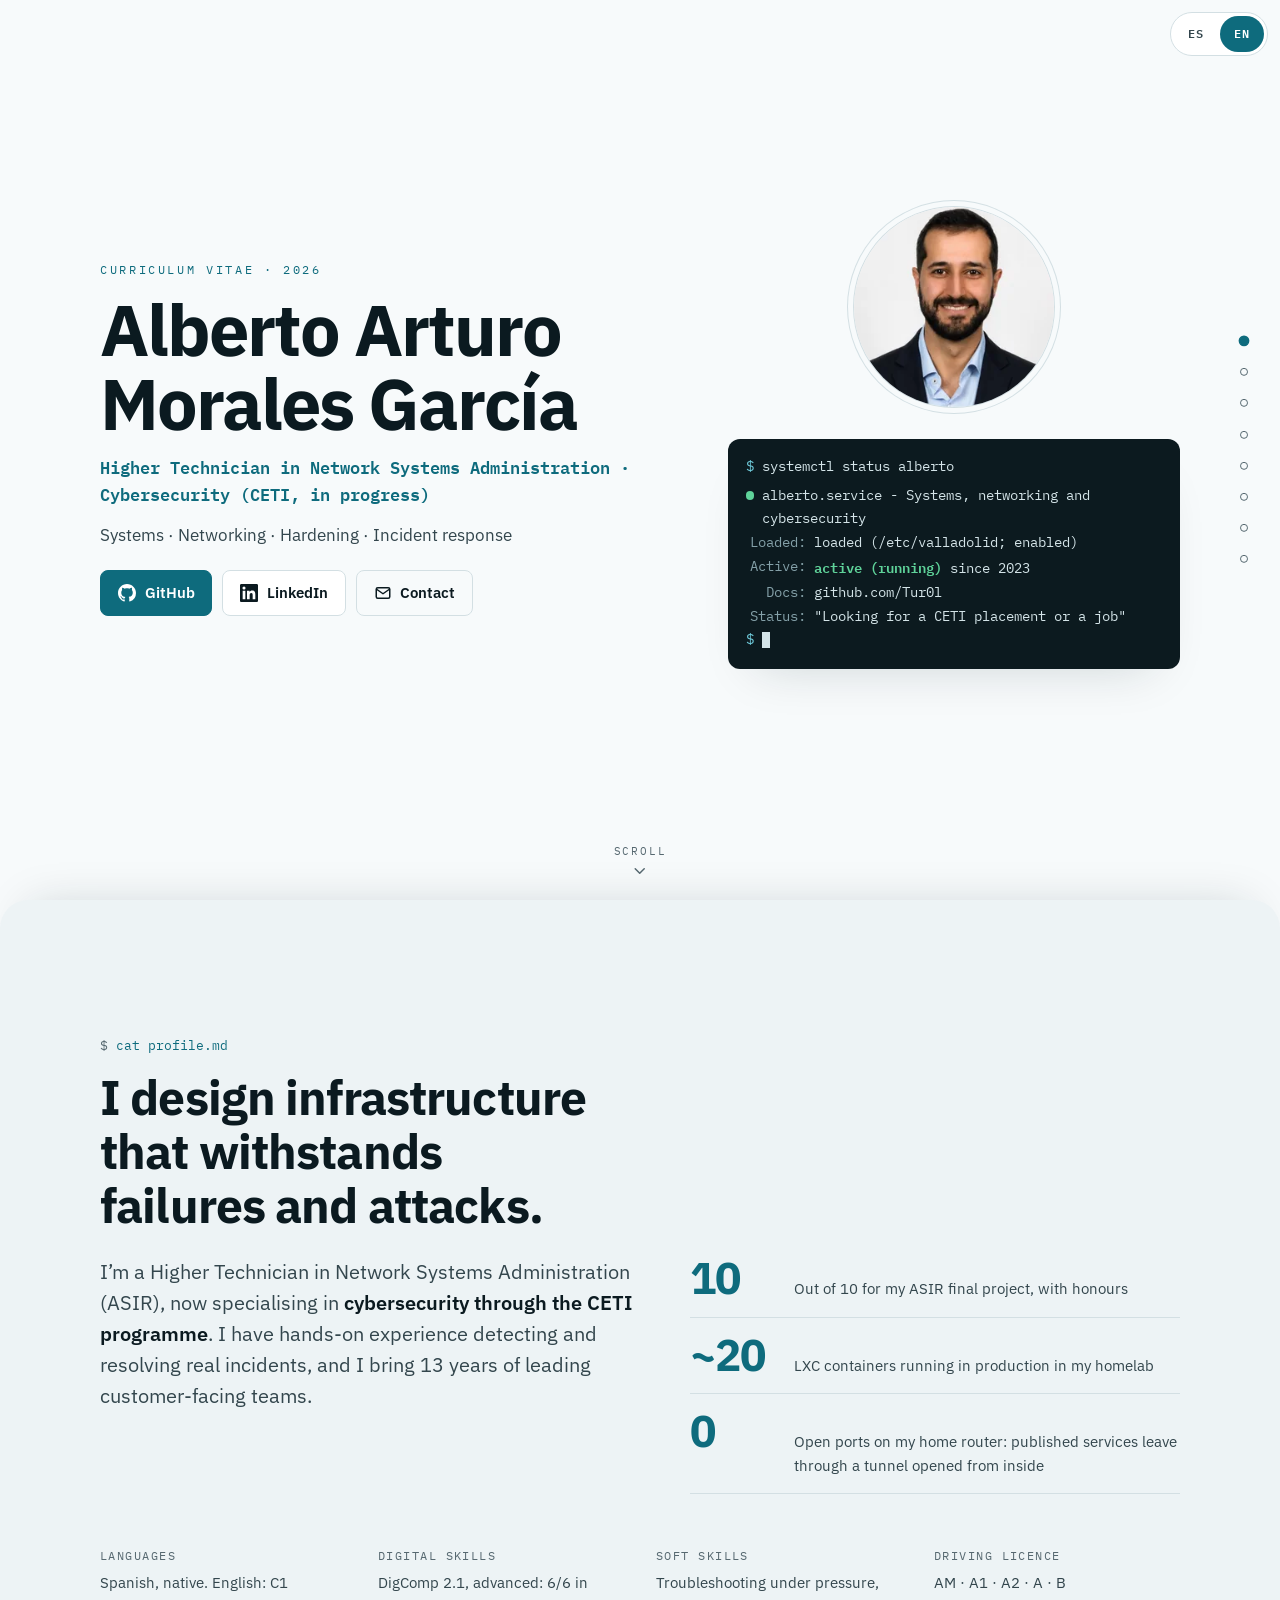
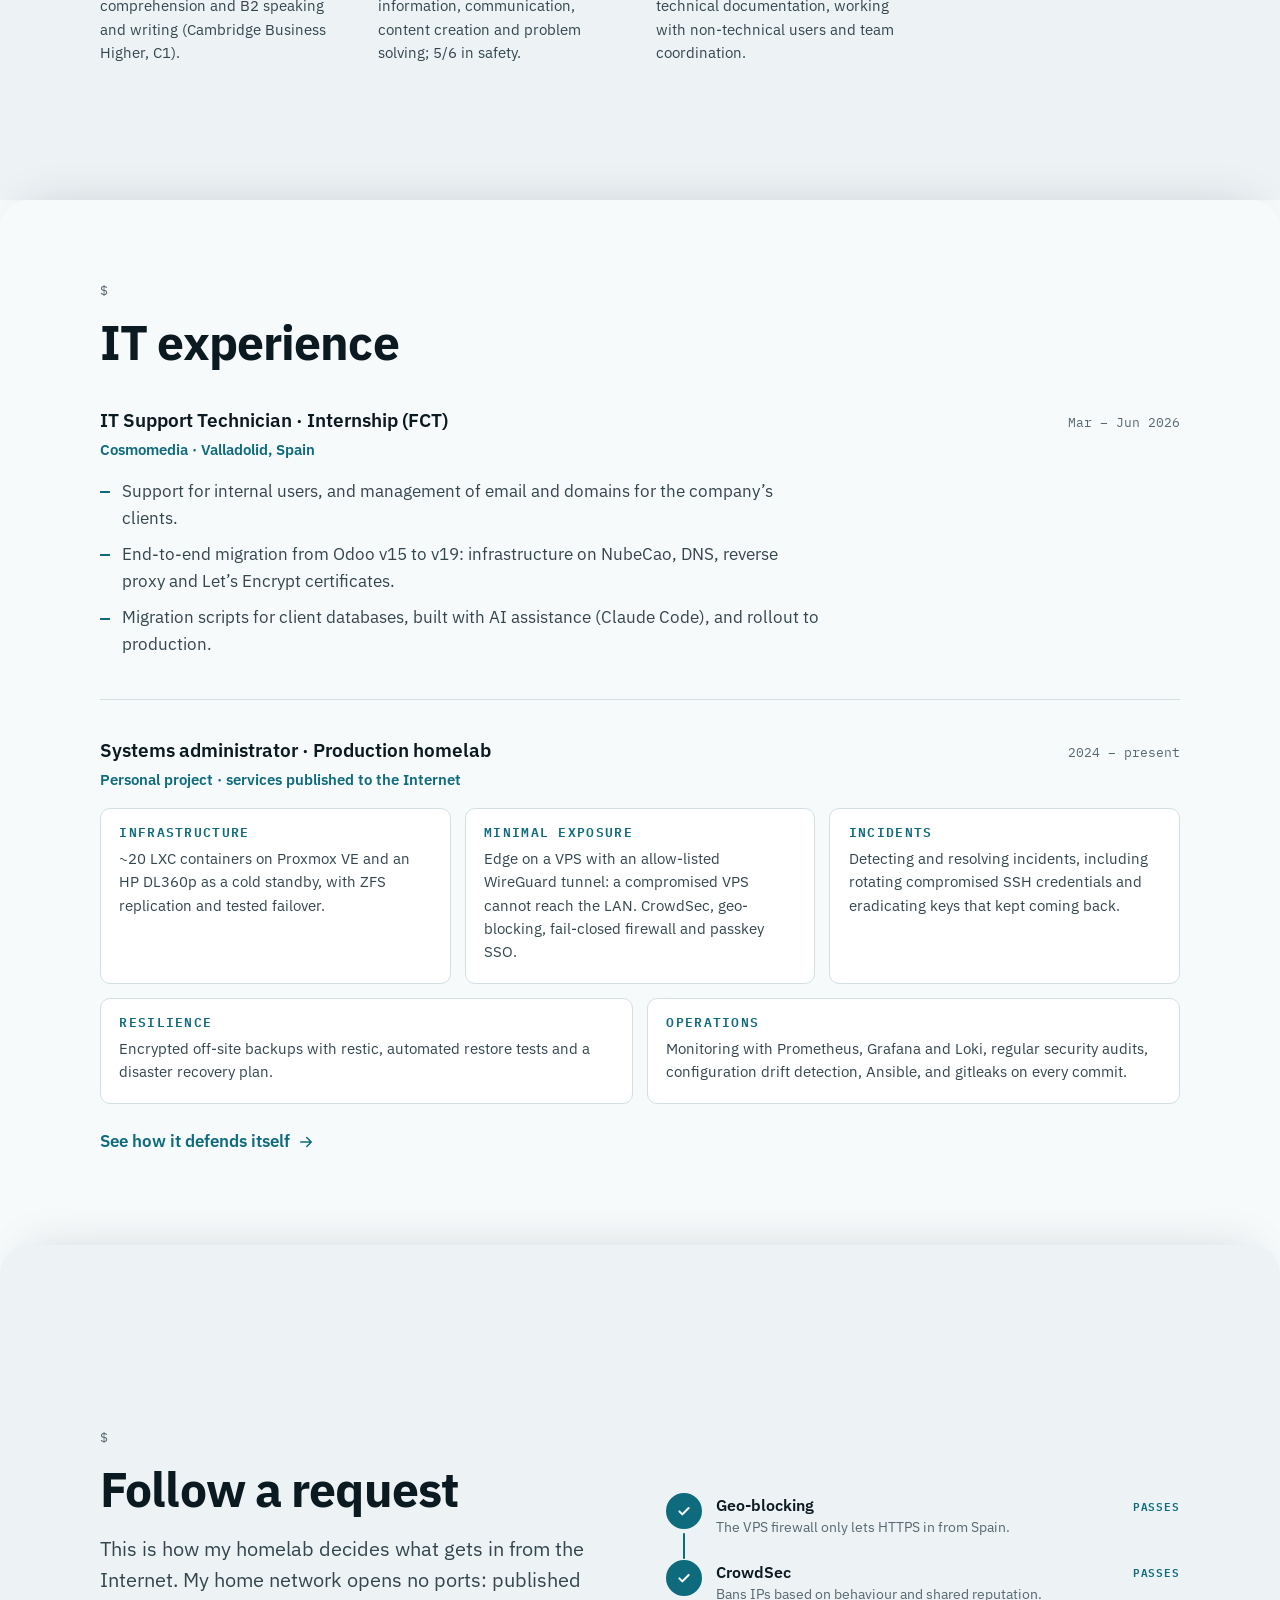
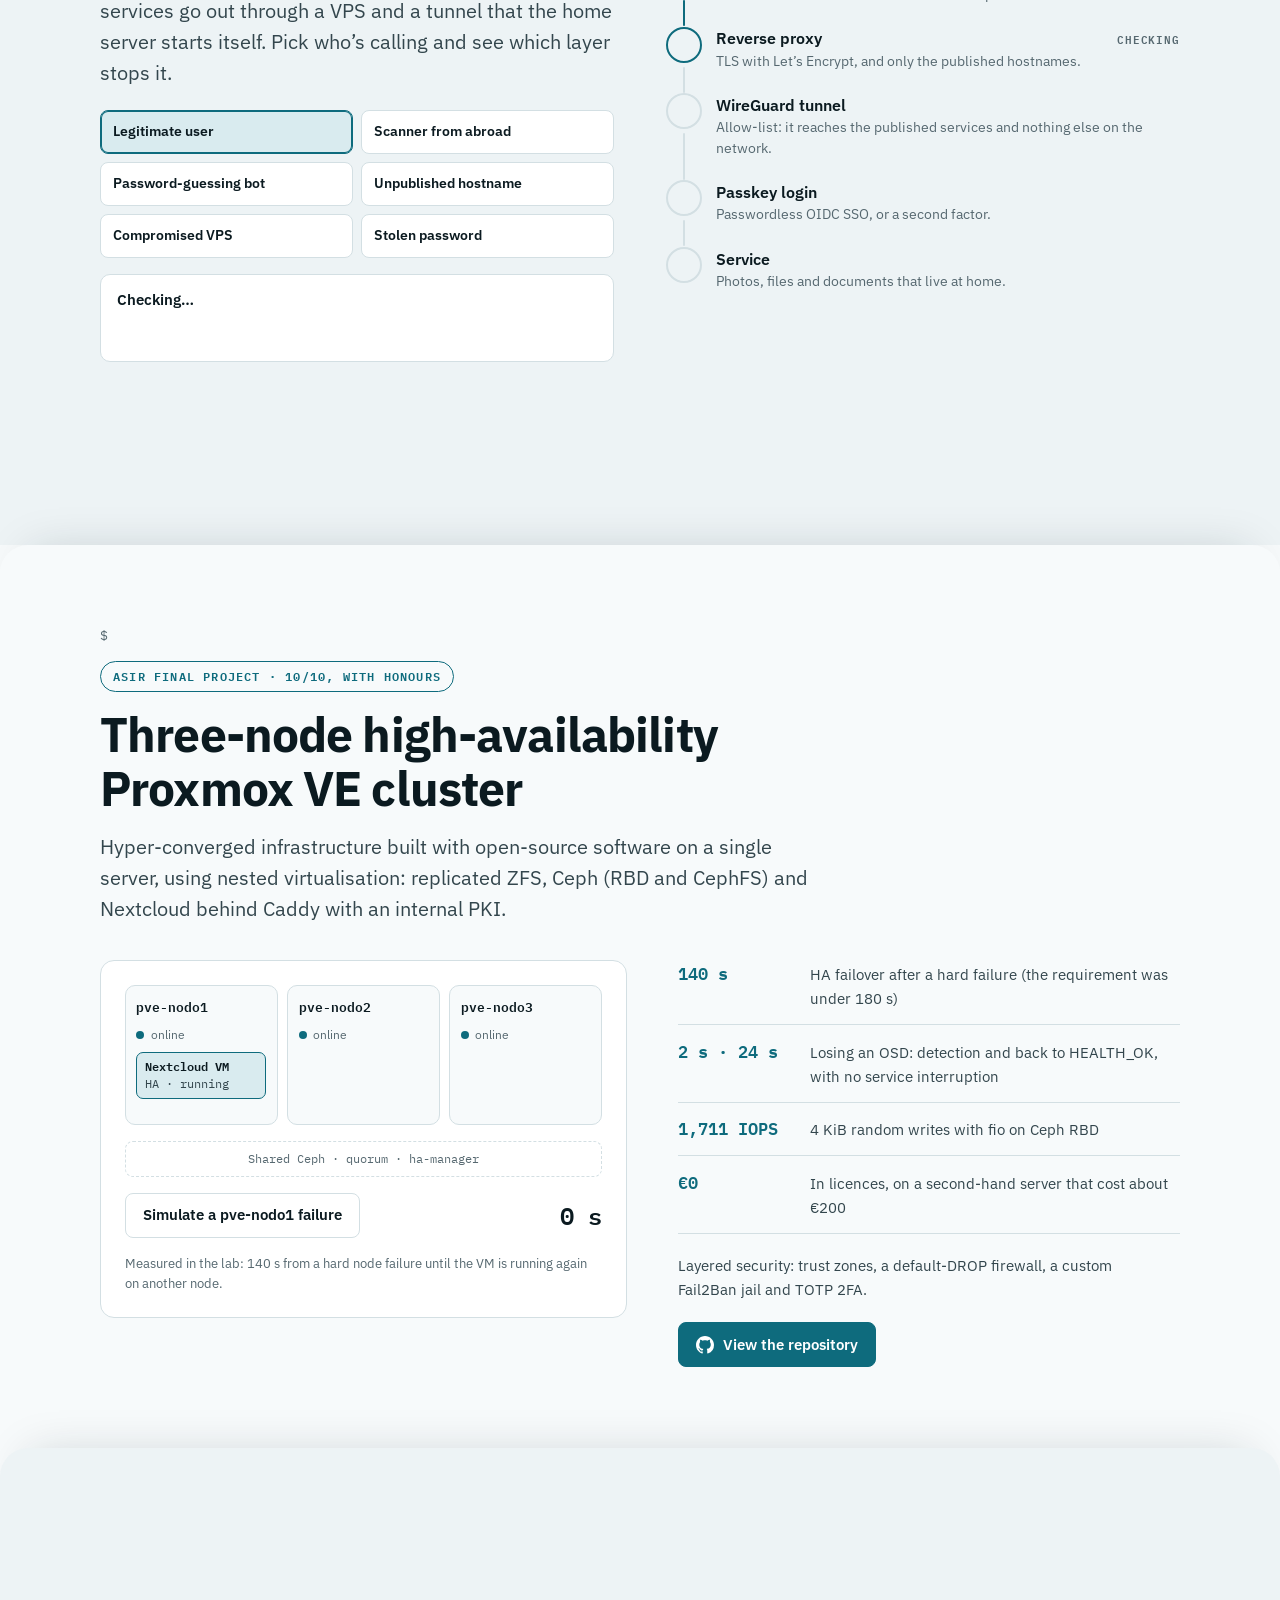
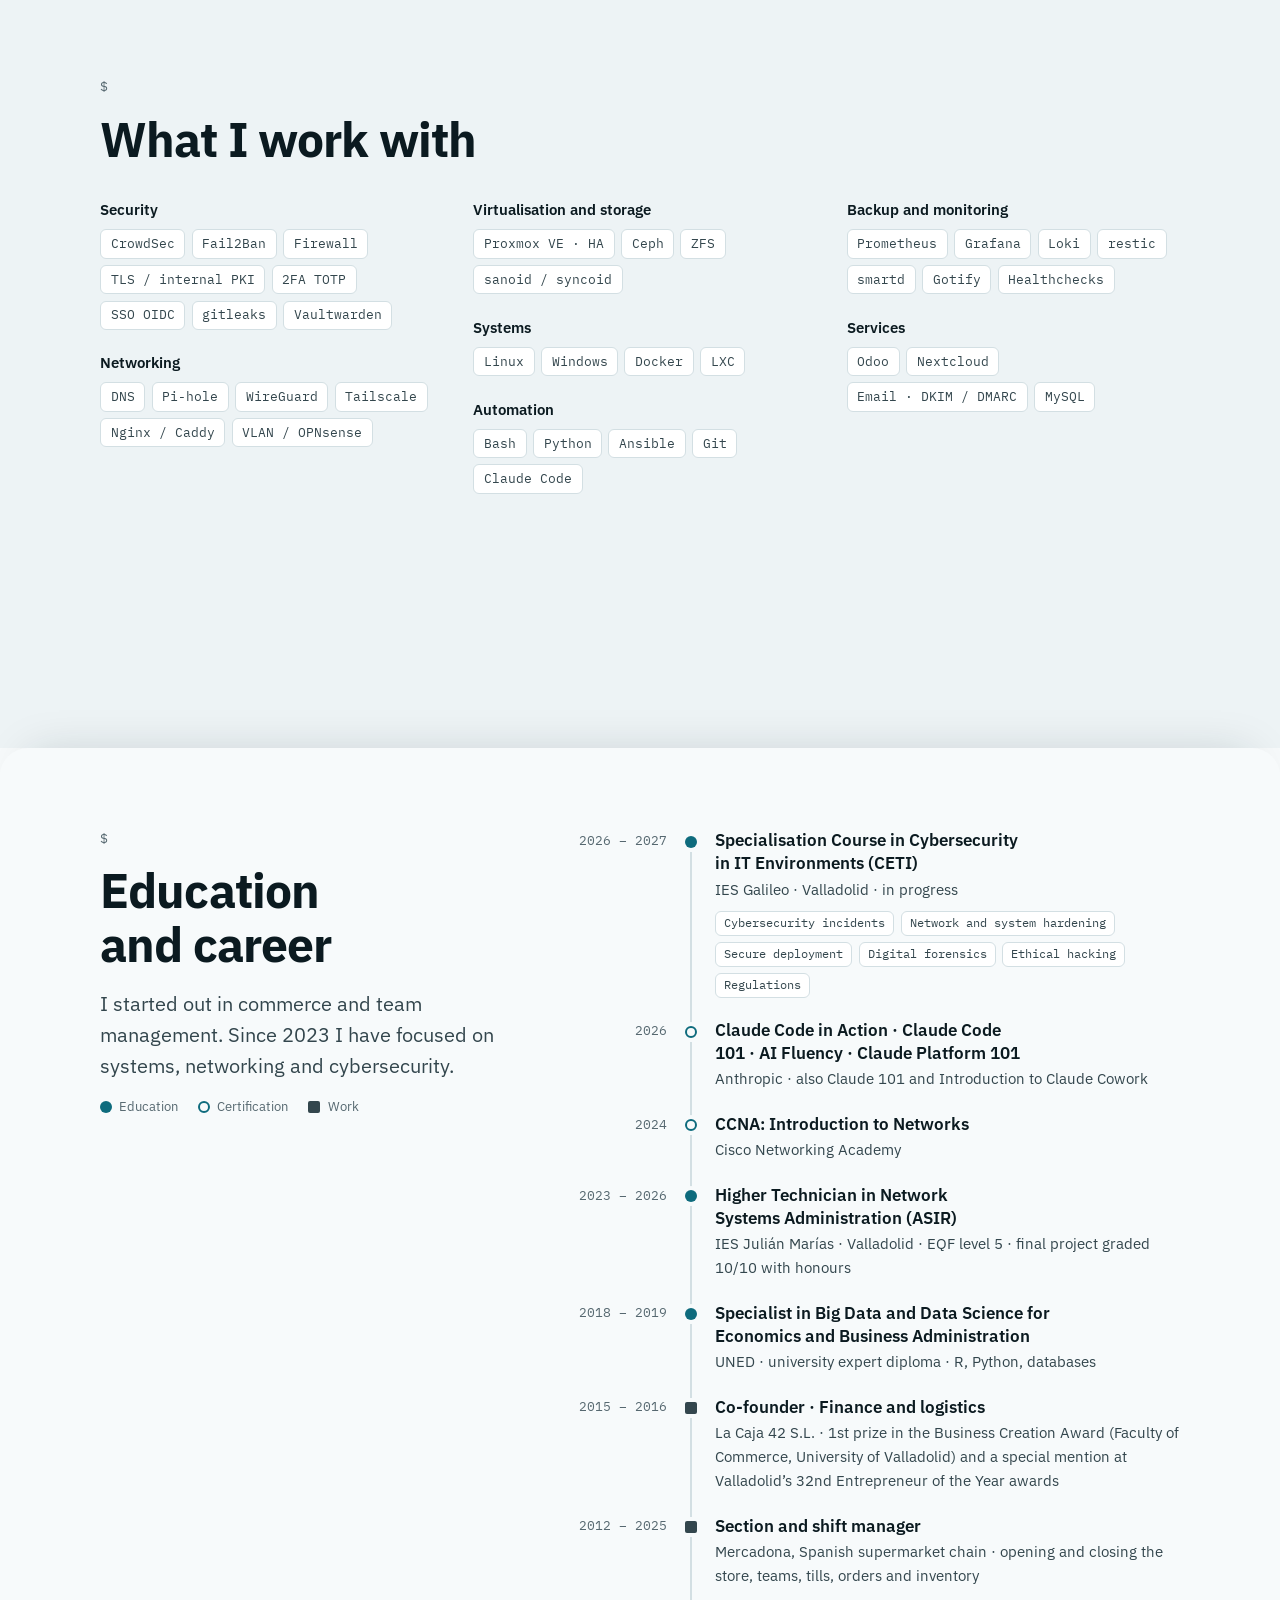
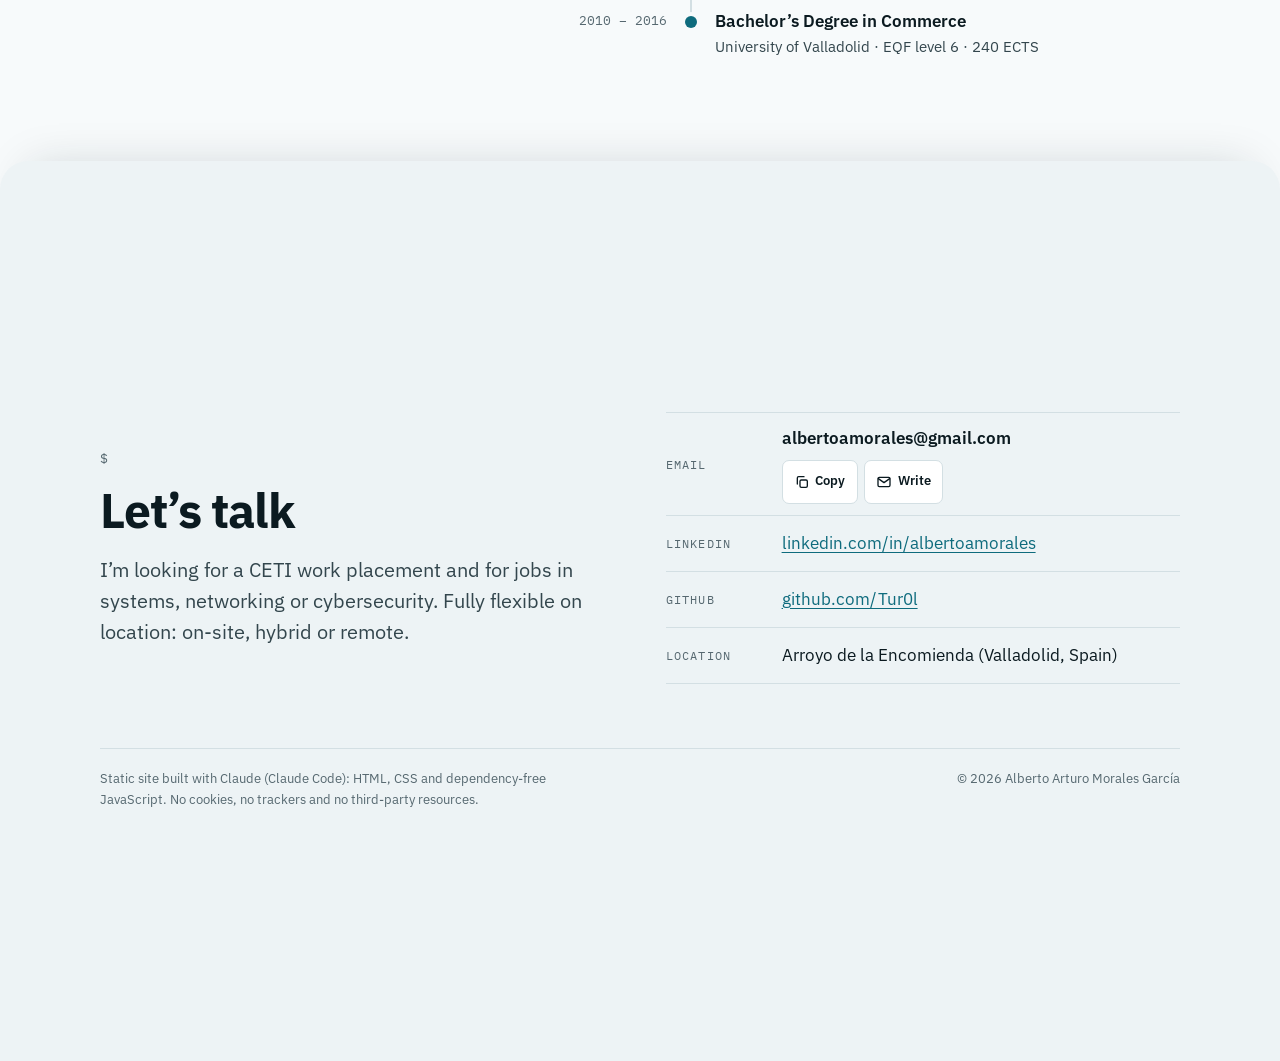
==== commit 097e17d0: "feat: guiño para quien mira el código fuente o abre la consola Un comentario al principio del HTML (" ====
--- a/site/en/index.html
+++ b/site/en/index.html
@@ -1,4 +1,9 @@
 <!doctype html>
+<!--
+  Reading the source? I like people who do that.
+  Open the browser console (F12): there's something for you.
+  This site's code is public: https://github.com/Tur0l/cv
+-->
 <html lang="en">
 <head>
 <meta charset="utf-8">
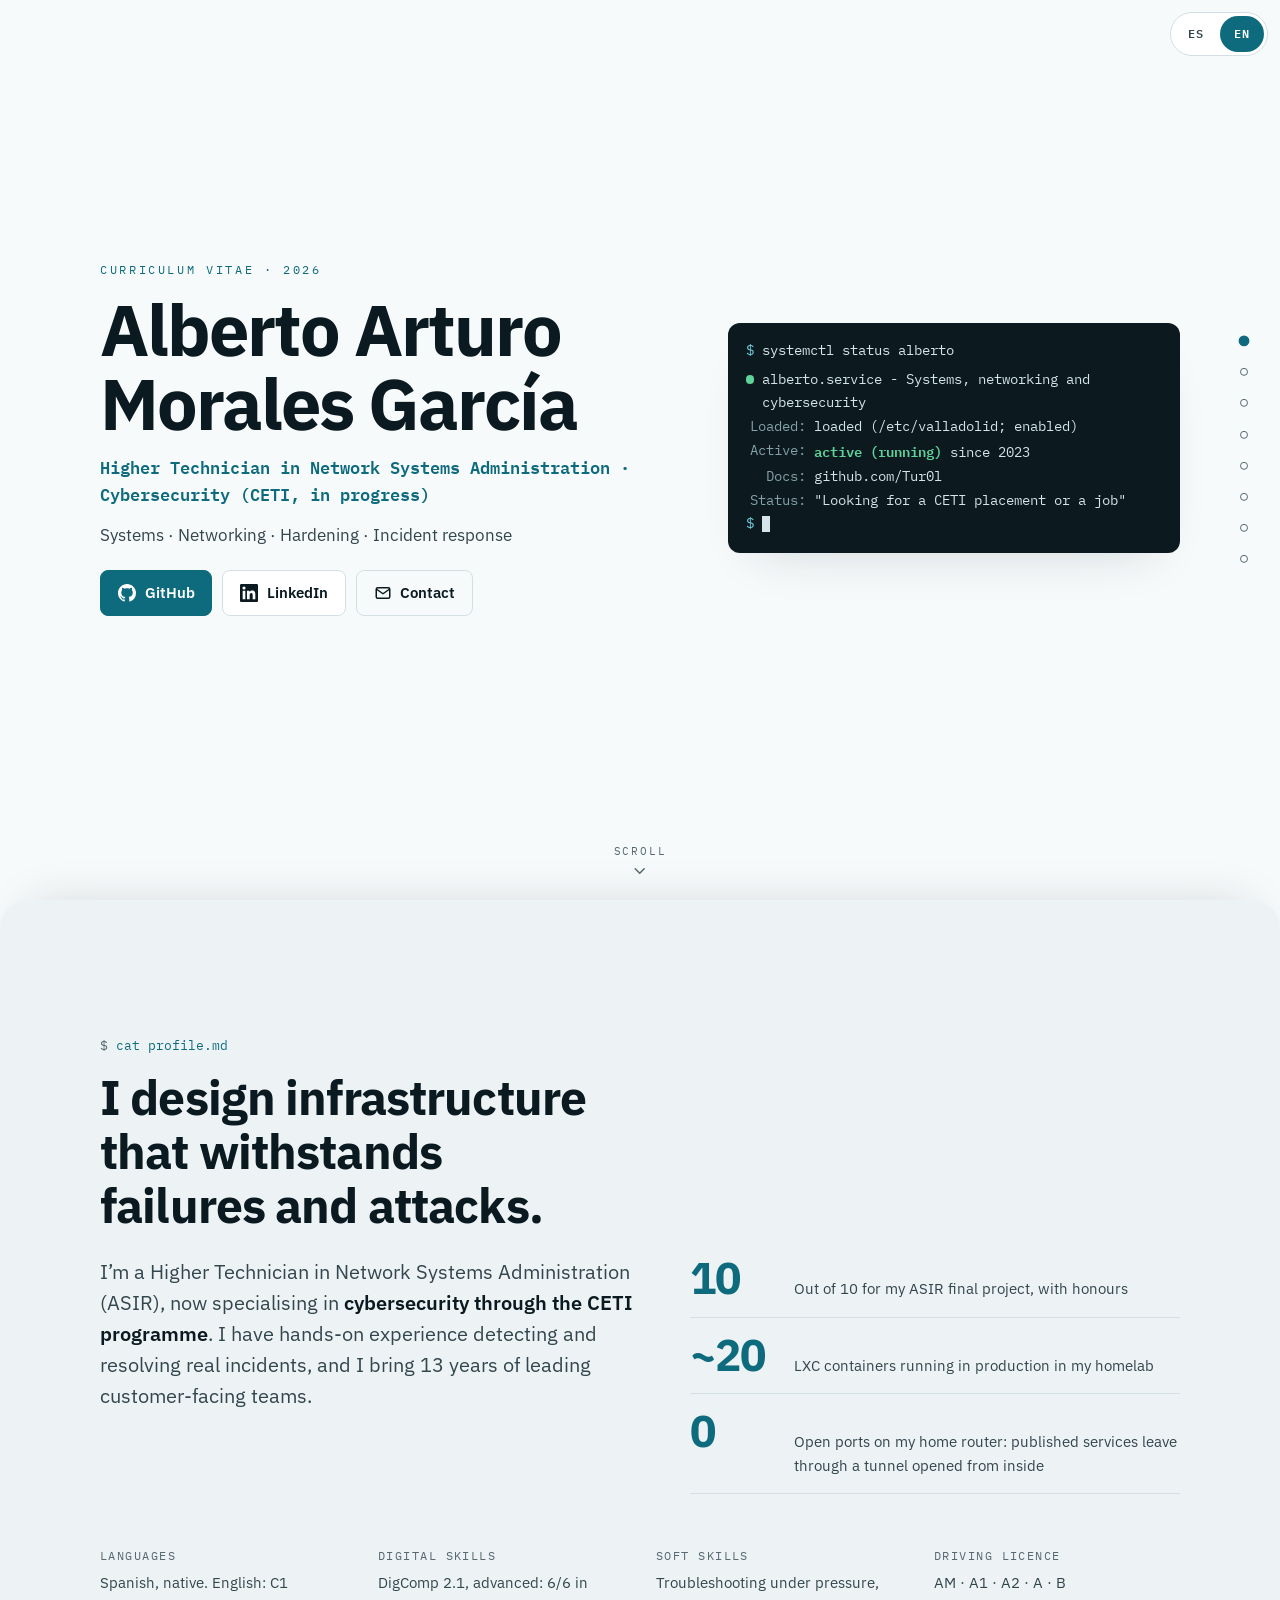
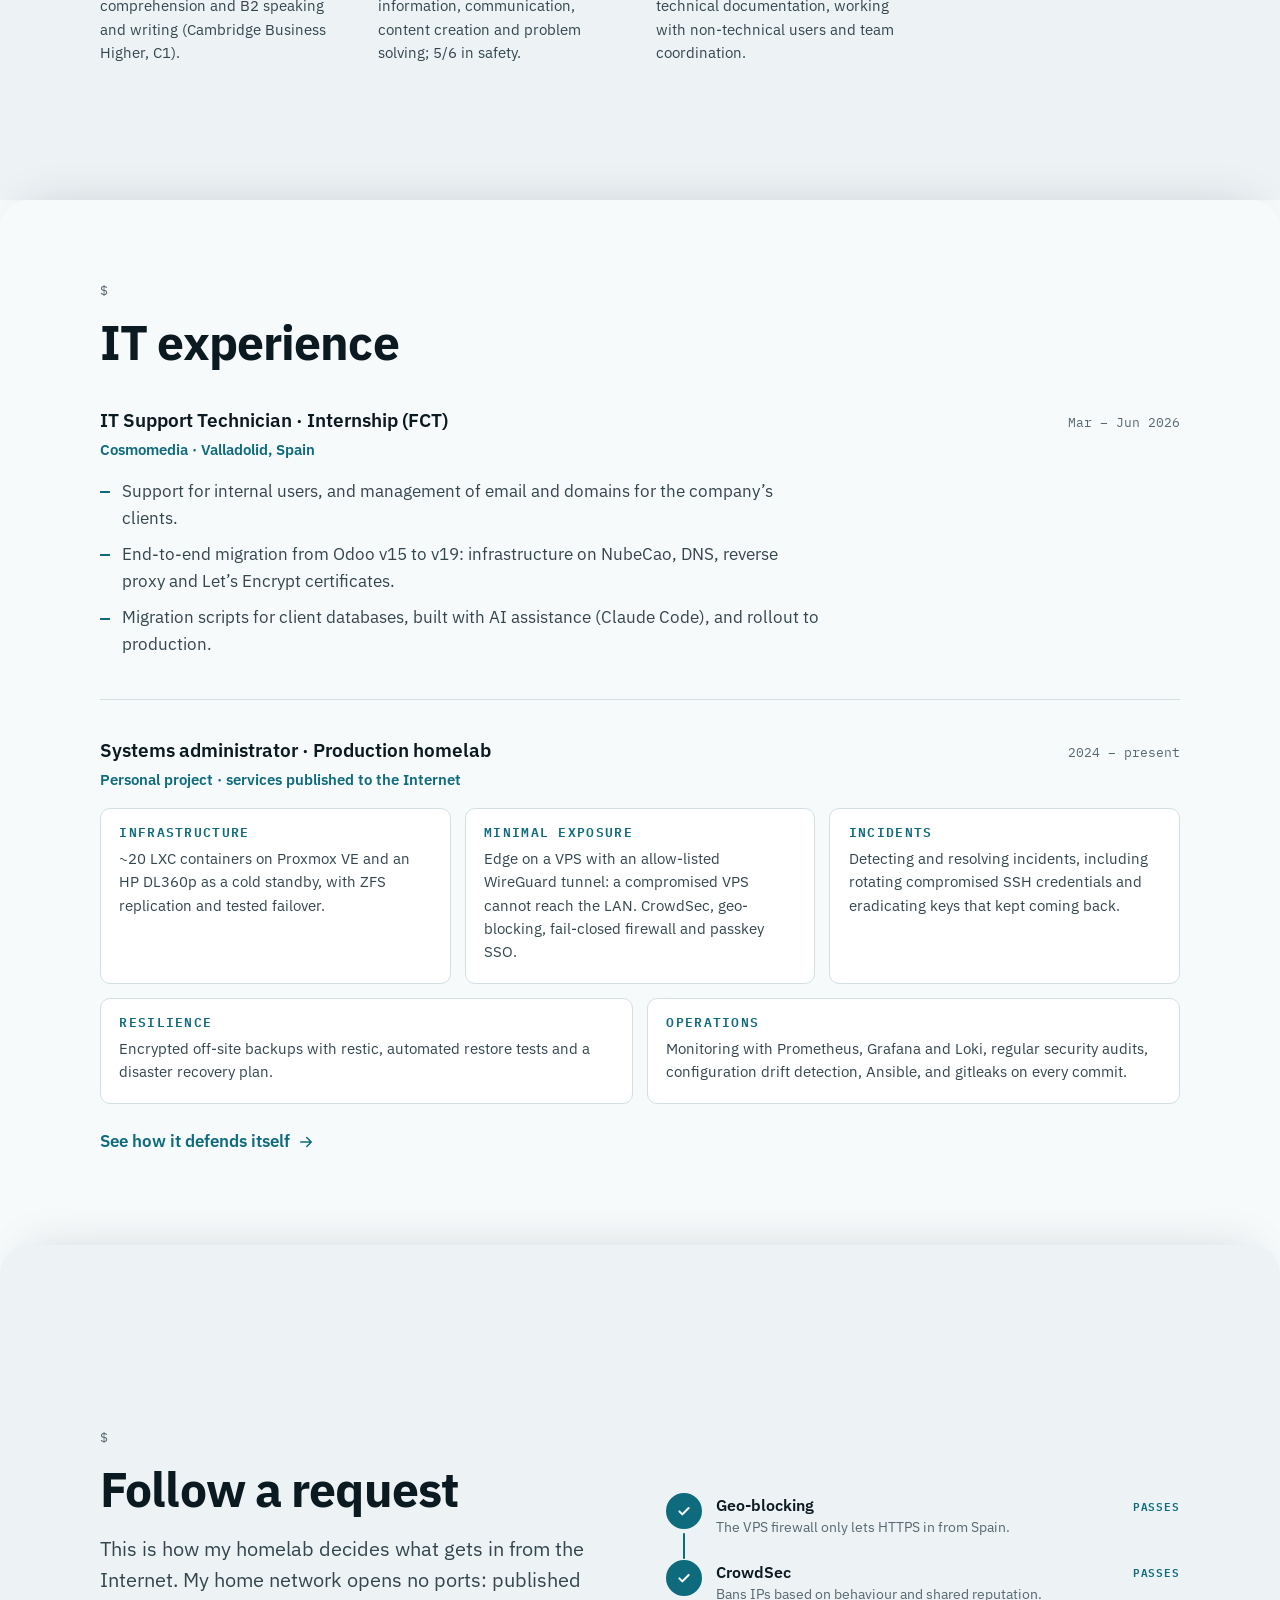
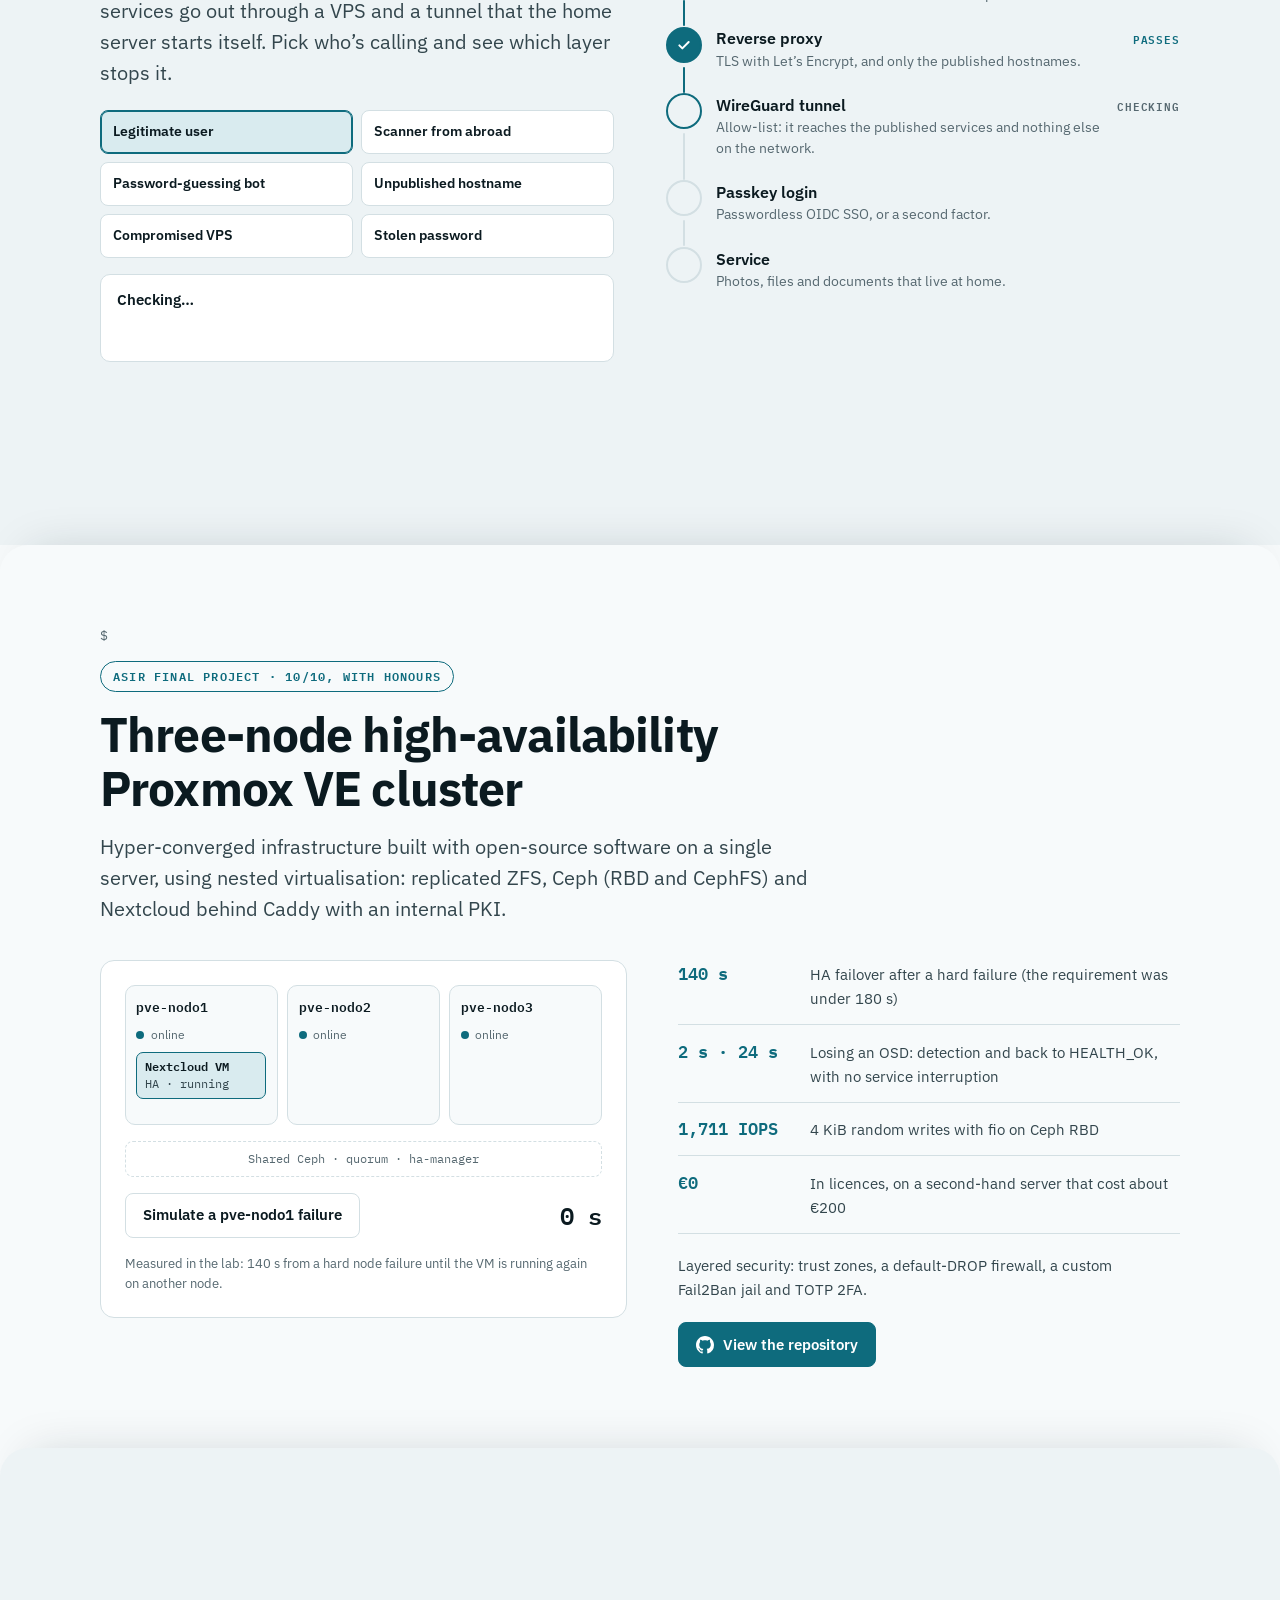
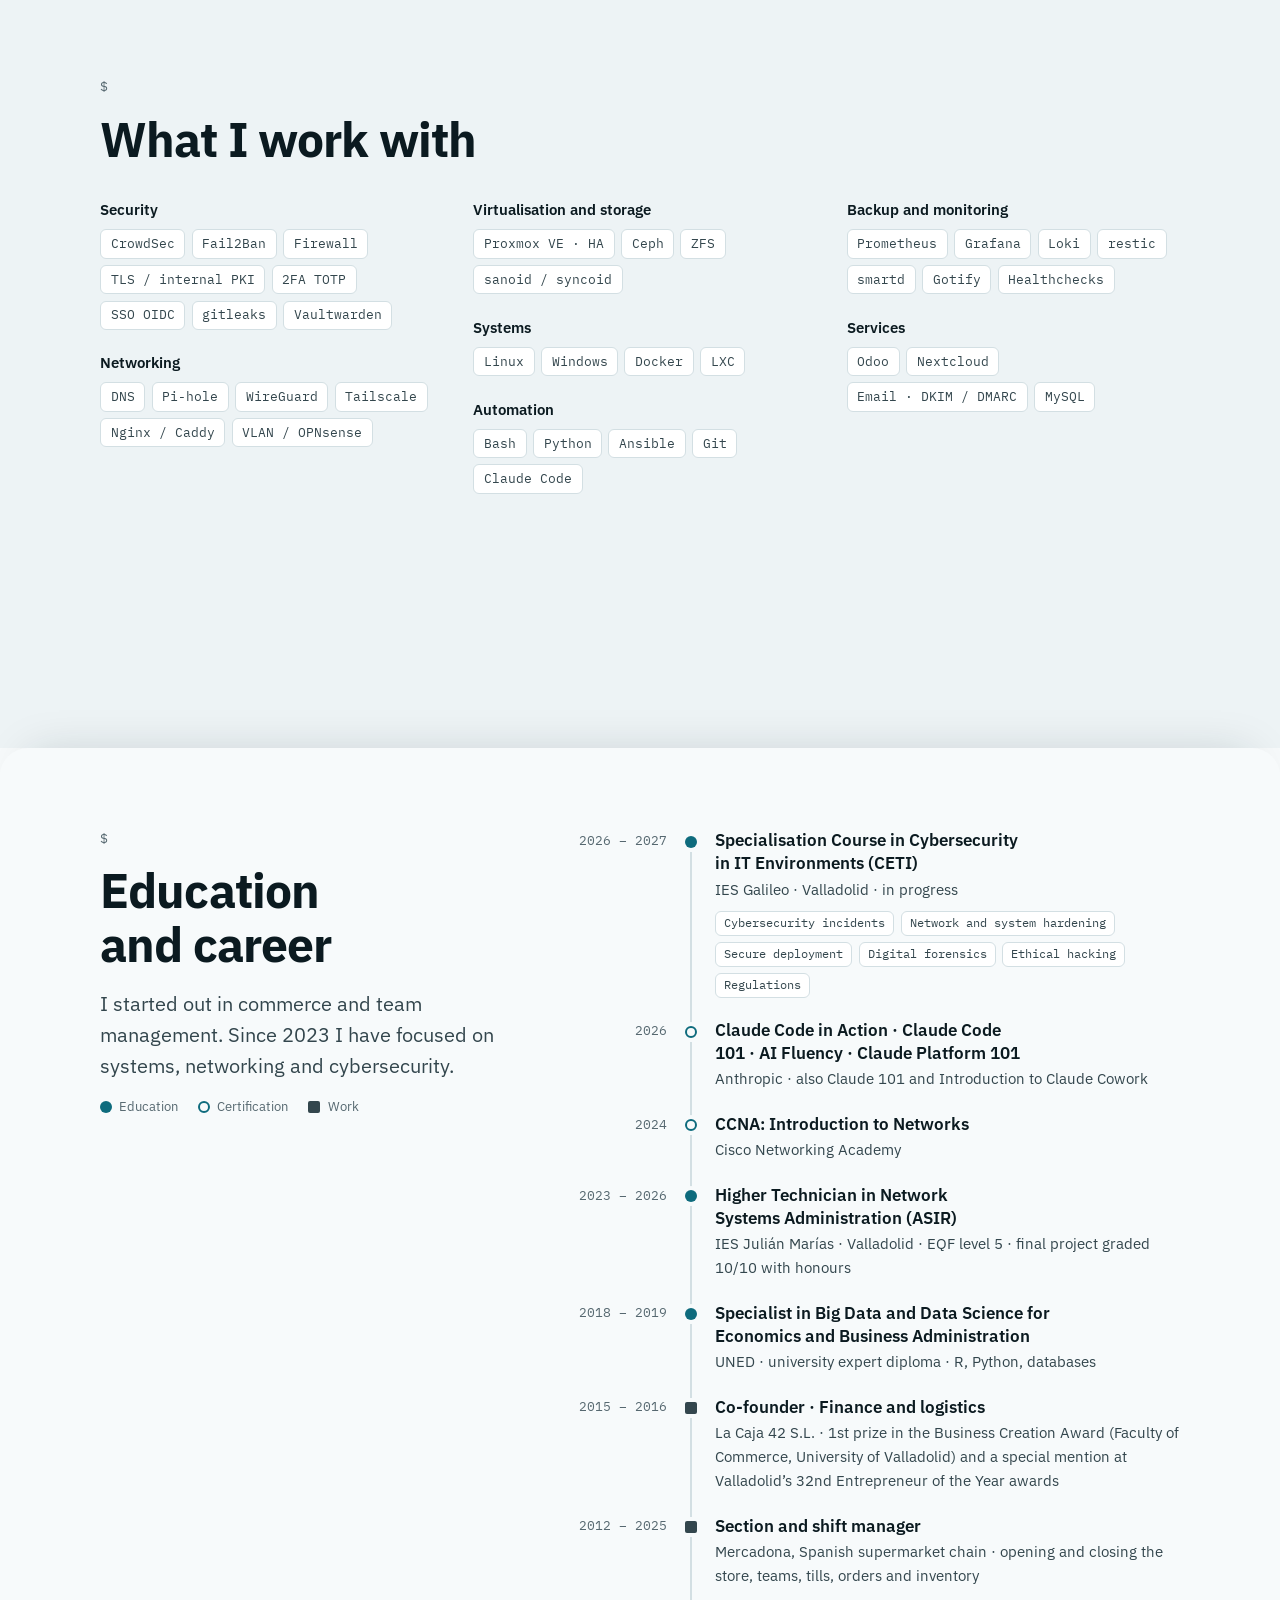
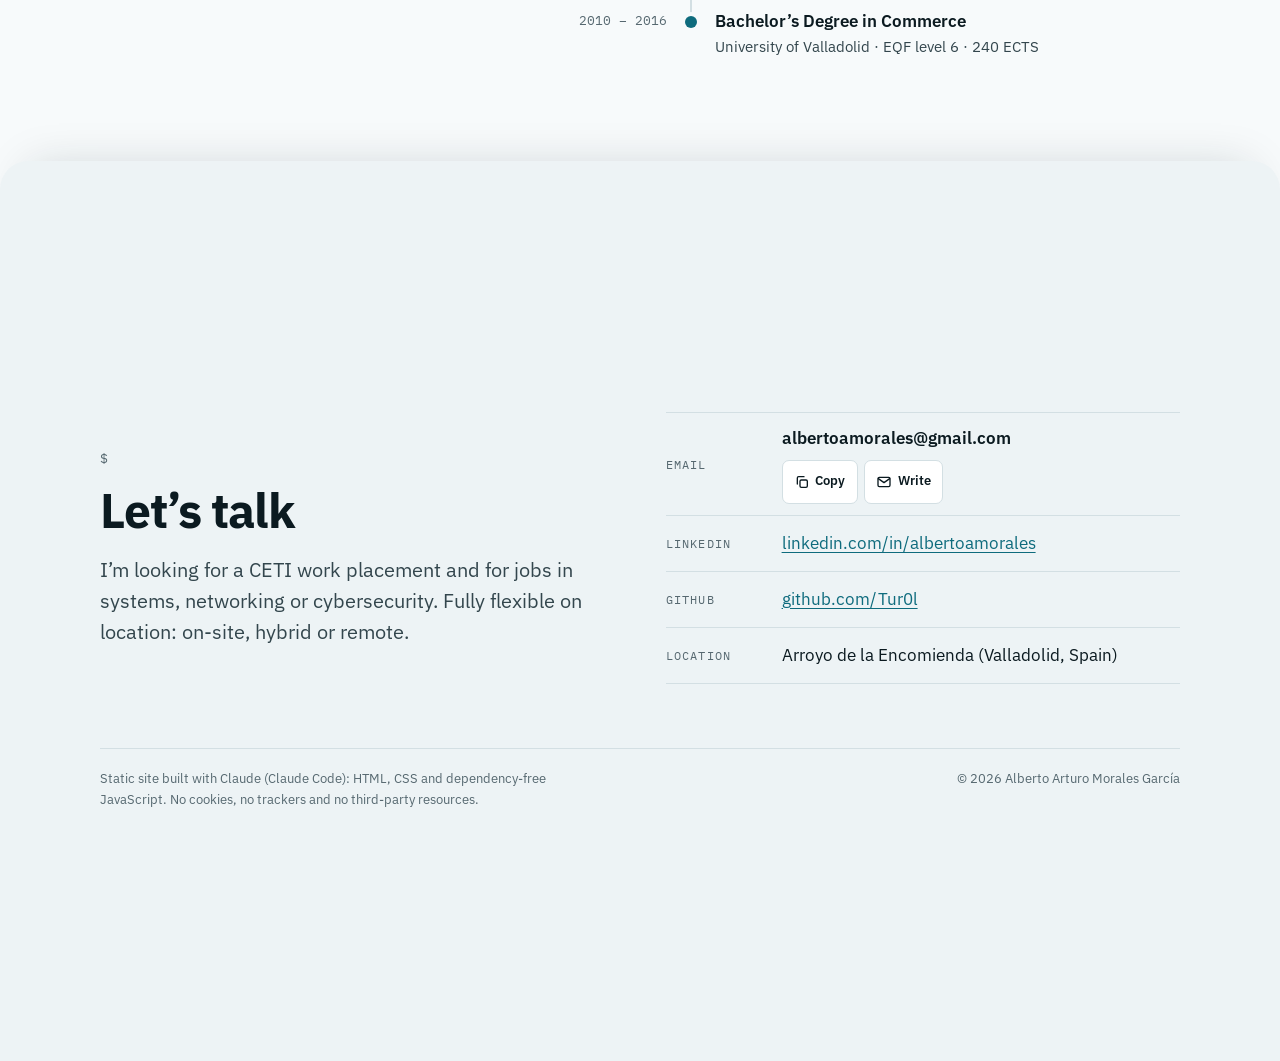
==== commit d9e8c315: "feat: quitar la foto de la web y de la vista previa (privacidad) La portada se queda con el texto y " ====
--- a/site/en/index.html
+++ b/site/en/index.html
@@ -32,8 +32,8 @@
 <link rel="icon" href="../assets/img/favicon.svg" type="image/svg+xml">
 <link rel="preload" href="../assets/fonts/ibm-plex-sans-latin-400-normal.woff2" as="font" type="font/woff2" crossorigin>
 <link rel="preload" href="../assets/fonts/ibm-plex-sans-latin-700-normal.woff2" as="font" type="font/woff2" crossorigin>
-<link rel="stylesheet" href="../assets/css/style.css?v=20261016b">
-<script src="../assets/js/main.js?v=20261016b" defer></script>
+<link rel="stylesheet" href="../assets/css/style.css?v=20261021">
+<script src="../assets/js/main.js?v=20261021" defer></script>
 <script type="application/ld+json">
 {"@context":"https://schema.org","@type":"Person","name":"Alberto Arturo Morales García","jobTitle":"Network systems administrator · Cybersecurity","address":{"@type":"PostalAddress","addressLocality":"Arroyo de la Encomienda","addressRegion":"Valladolid","addressCountry":"ES"},"sameAs":["https://github.com/Tur0l","https://www.linkedin.com/in/albertoamorales/"],"alumniOf":[{"@type":"EducationalOrganization","name":"IES Julián Marías"},{"@type":"CollegeOrUniversity","name":"Universidad de Valladolid"}],"knowsLanguage":["es","en"],"knowsAbout":["Proxmox VE","ZFS","Ceph","WireGuard","CrowdSec","Linux","Cybersecurity"]}
 </script>
@@ -74,7 +74,6 @@
 
 <section id="inicio" class="slide hero" aria-labelledby="nombre">
   <div class="wrap hero-grid">
-    <img class="photo" src="../assets/img/alberto-480.webp" srcset="../assets/img/alberto-240.webp 240w, ../assets/img/alberto-480.webp 480w" sizes="(min-width: 960px) 200px, 104px" width="480" height="480" alt="Photo of Alberto Arturo Morales García">
     <div class="hero-text">
       <p class="eyebrow">Curriculum vitae · 2026</p>
       <h1 id="nombre">Alberto Arturo<br> Morales García</h1>
--- a/site/assets/css/style.css
+++ b/site/assets/css/style.css
@@ -212,13 +212,8 @@
 .hero-grid {
   display: grid;
   gap: clamp(1.25rem, 3vw, 2rem) clamp(2rem, 5vw, 4.5rem);
-  grid-template-areas: "photo" "text" "term";
+  grid-template-areas: "text" "term";
   align-items: center;
-}
-.photo {
-  grid-area: photo;
-  width: 104px; height: 104px; border-radius: 50%; object-fit: cover;
-  box-shadow: 0 0 0 1px var(--line), 0 0 0 6px var(--paper), 0 0 0 7px var(--line);
 }
 .hero-text { grid-area: text; display: flex; flex-direction: column; gap: .85rem; min-width: 0; }
 .eyebrow { font-family: var(--f-mono); font-size: var(--fs-label); letter-spacing: .22em; text-transform: uppercase; color: var(--accent); }
@@ -258,12 +253,8 @@
 @media (min-width: 960px) {
   .hero-grid {
     grid-template-columns: minmax(0, 1.25fr) minmax(0, 1fr);
-    grid-template-areas: "text photo" "text term";
-    align-items: end;
+    grid-template-areas: "text term";
   }
-  .hero-text { align-self: center; }
-  .photo { width: 200px; height: 200px; justify-self: center; }
-  .term { align-self: start; }
 }
 
 /* Perfil */
@@ -501,7 +492,6 @@
 
 /* Movimiento: solo si la persona no lo ha desactivado */
 @keyframes rise { from { opacity: 0; transform: translateY(16px); } }
-@keyframes appear { from { opacity: 0; transform: scale(.92); } }
 @keyframes type { from { width: 0; } to { width: 24ch; } }
 @keyframes show { from { visibility: hidden; } to { visibility: visible; } }
 @keyframes blink { 50% { opacity: 0; } }
@@ -512,7 +502,6 @@
   .hero-text > :nth-child(3) { animation-delay: .14s; }
   .hero-text > :nth-child(4) { animation-delay: .2s; }
   .hero-text > :nth-child(5) { animation-delay: .26s; }
-  .photo { animation: appear .9s var(--ease) .1s both; }
   .term { animation: rise .8s var(--ease) .3s both; }
   .typed { animation: type .8s steps(24, end) .75s both; }
   .term-unit, .term dl div, .term-last { animation: show 0s 1.6s both; }
